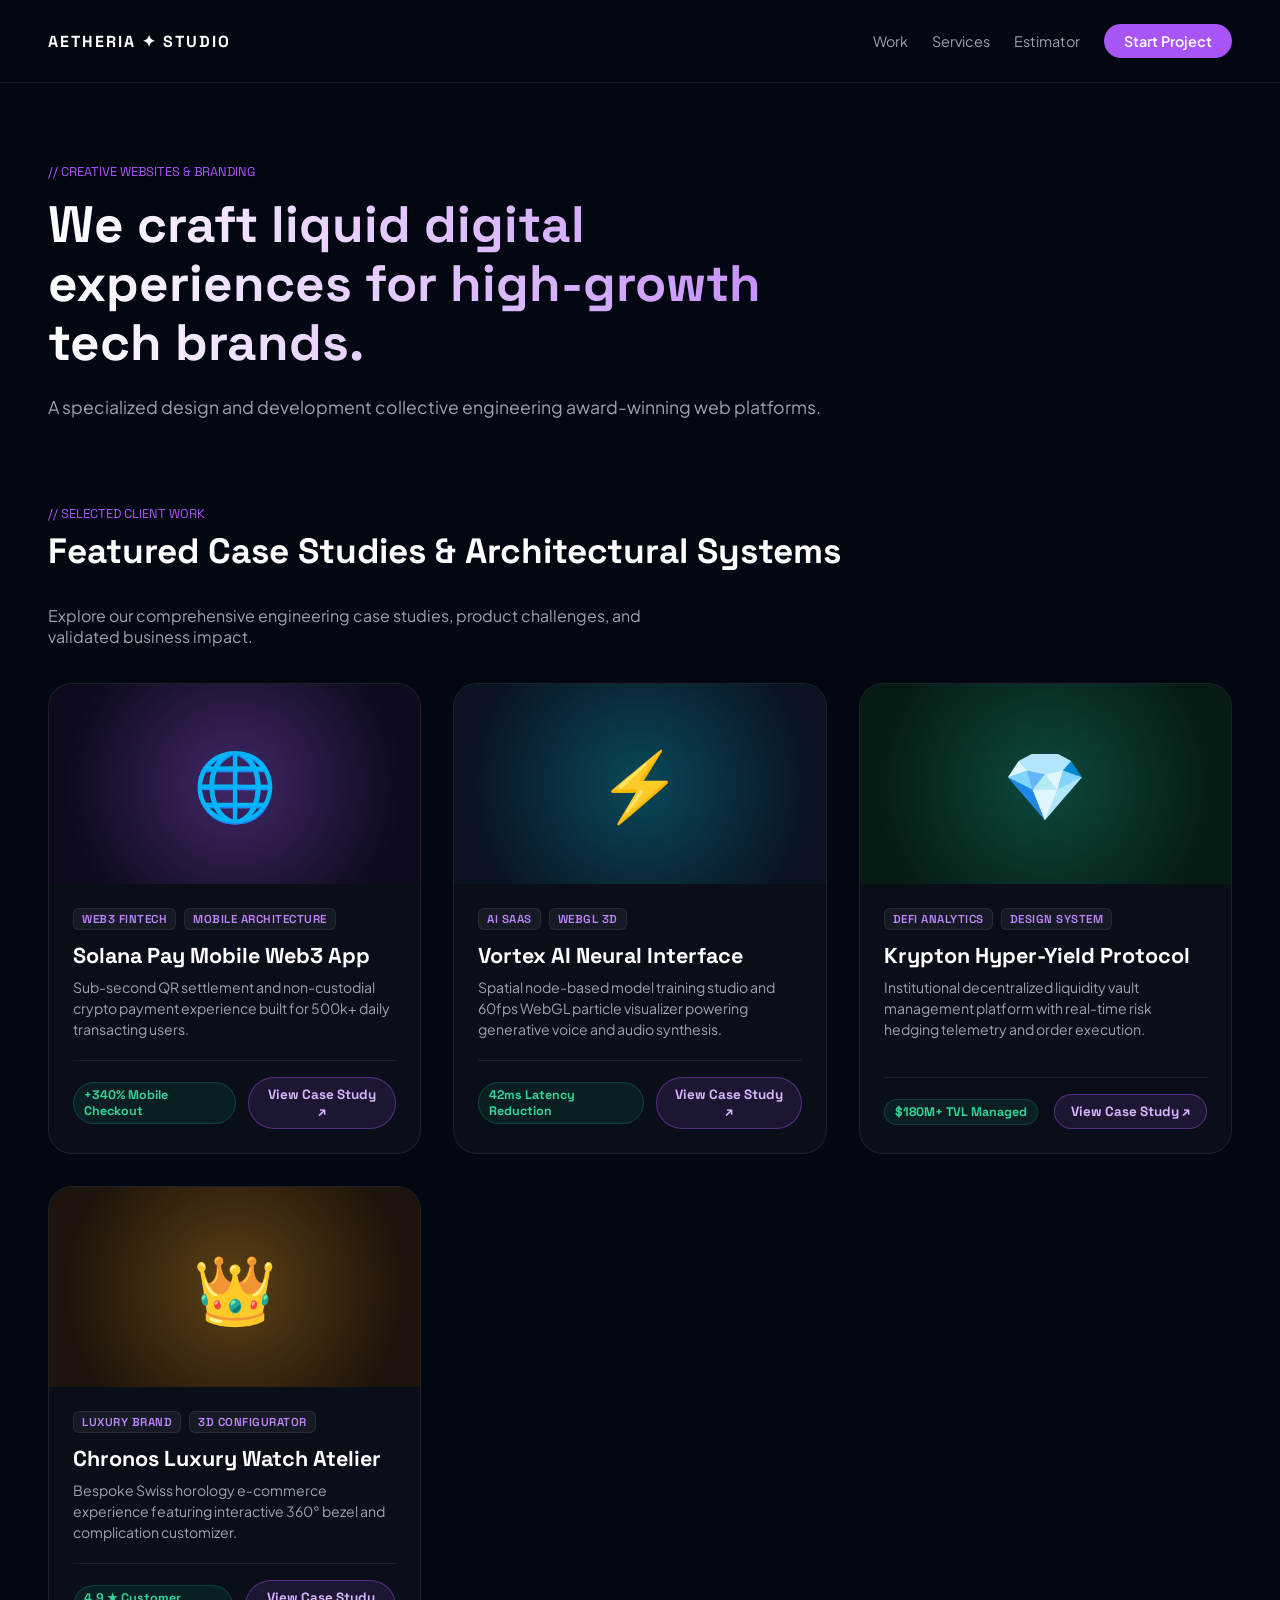
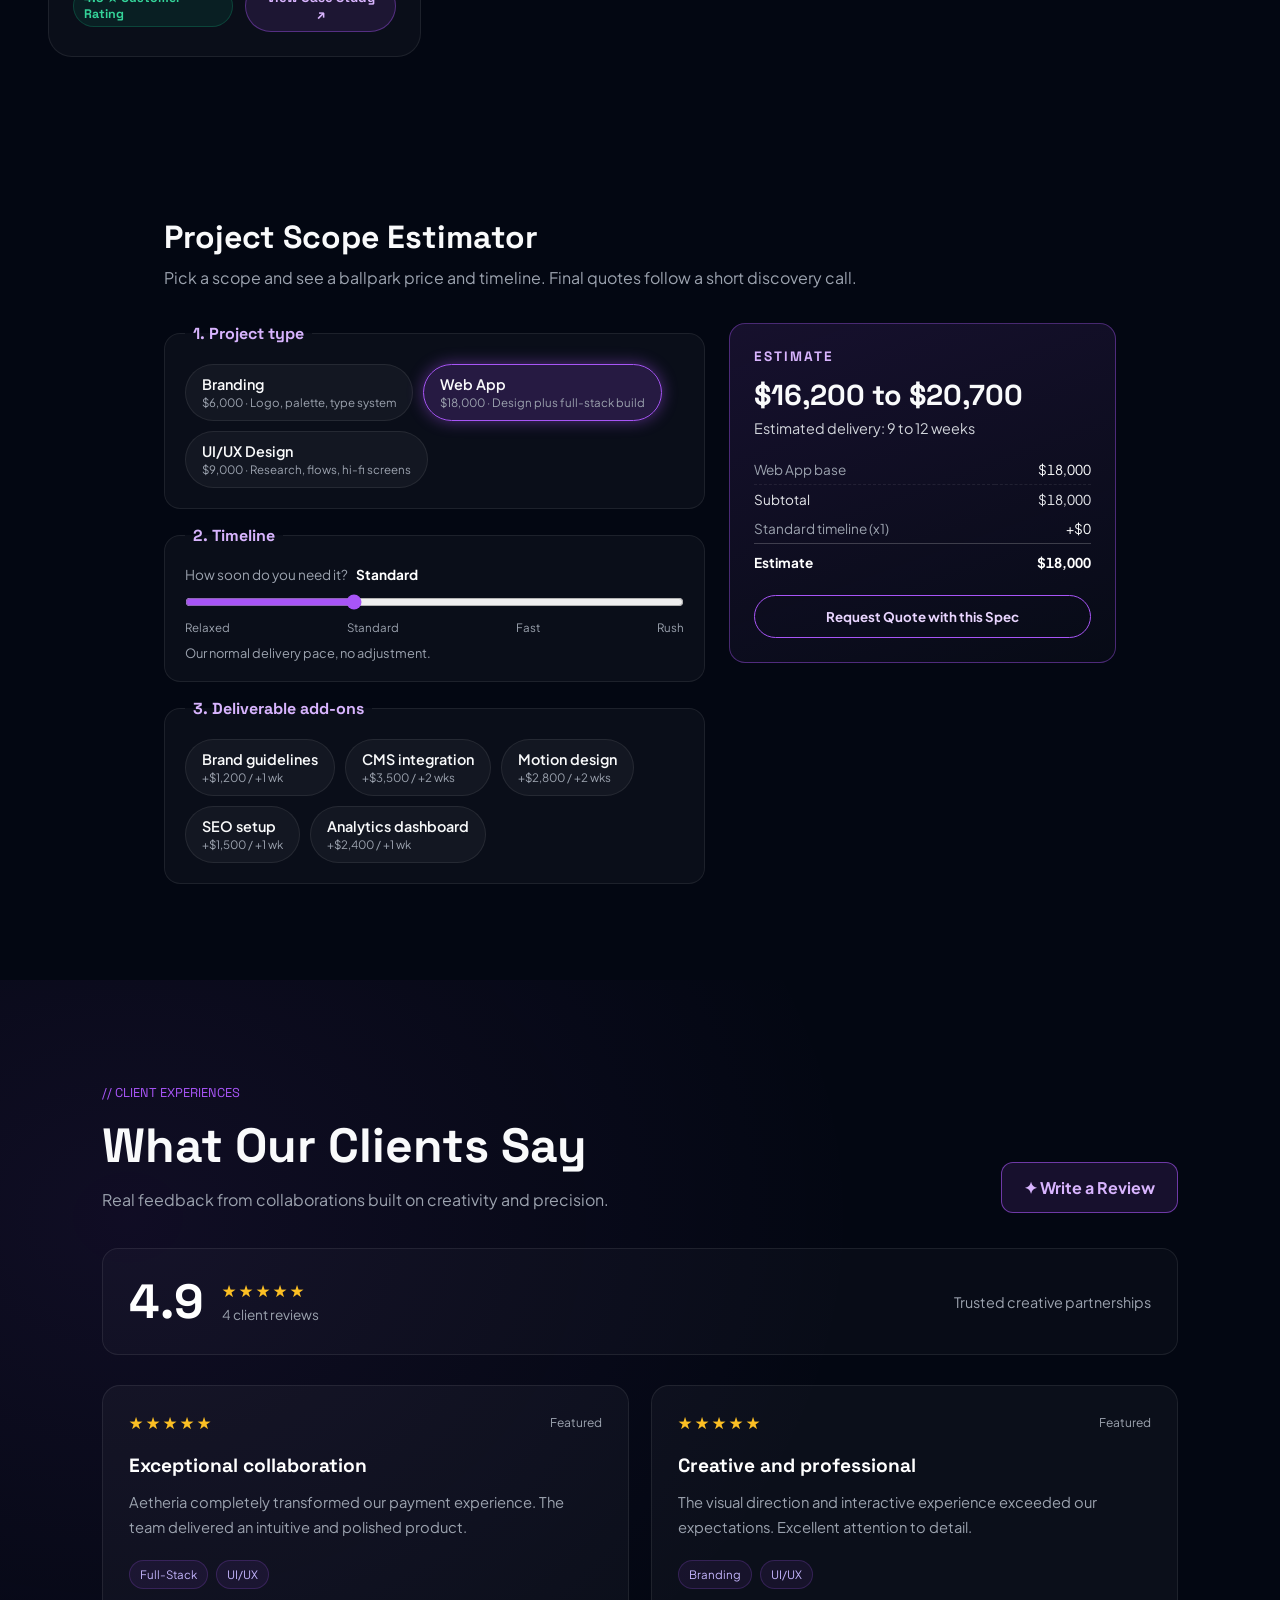
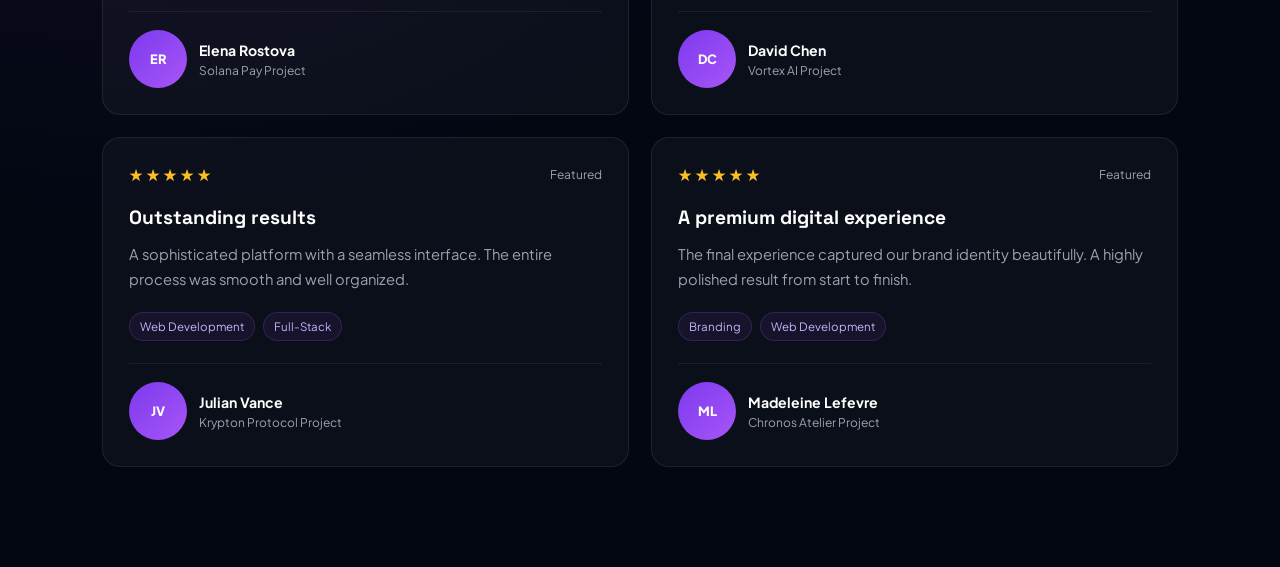
==== public/showcase/agency-studio/index.html @ df54dfeb "feat: add client feedback review modal" ====
<!DOCTYPE html>
<html lang="en">
<head>
  <meta charset="UTF-8" />
  <meta name="viewport" content="width=device-width, initial-scale=1.0" />
  <title>Aetheria — Design & Web Systems Studio</title>
  <link rel="stylesheet" href="styles.css" />
  <link rel="preconnect" href="https://fonts.googleapis.com">
  <link rel="preconnect" href="https://fonts.gstatic.com" crossorigin>
  <link href="https://fonts.googleapis.com/css2?family=Plus+Jakarta+Sans:wght@400;600;800&family=Space+Grotesk:wght@500;700&display=swap" rel="stylesheet">
</head>
<body>
  <header class="navbar">
    <div class="brand">AETHERIA ✦ STUDIO</div>
    <nav class="nav-links">
      <a href="#work">Work</a>
      <a href="#services">Services</a>
      <a href="#estimator">Estimator</a>
      <a href="#contact" class="cta-btn">Start Project</a>
    </nav>
  </header>
  <main>
    <section class="hero">
      <div class="badge">// CREATIVE WEBSITES & BRANDING</div>
      <h1>We craft liquid digital experiences for high-growth tech brands.</h1>
      <p>A specialized design and development collective engineering award-winning web platforms.</p>
    </section>
<section id="work" class="portfolio">
  <div class="portfolio-header">
    <div>
      <span class="badge">// SELECTED CLIENT WORK</span>
      <h2>Featured Case Studies &amp; Architectural Systems</h2>
    </div>
    <p class="portfolio-sub">Explore our comprehensive engineering case studies, product challenges, and validated business impact.</p>
  </div>

  <div class="grid">
    <div class="project-card" data-project-id="solana-pay">
      <div class="project-preview purple-gradient">
        <span class="preview-icon">🌐</span>
        <div class="preview-overlay">
          <span class="preview-badge">Tap to View Case Study</span>
        </div>
      </div>
      <div class="project-meta">
        <div class="project-tags">
          <span class="tag">Web3 Fintech</span>
          <span class="tag">Mobile Architecture</span>
        </div>
        <h3>Solana Pay Mobile Web3 App</h3>
        <p class="project-desc">Sub-second QR settlement and non-custodial crypto payment experience built for 500k+ daily transacting users.</p>
        <div class="project-action-row">
          <span class="metric-pill">+340% Mobile Checkout</span>
          <button type="button" class="view-case-study-btn" data-project="solana-pay" aria-haspopup="dialog">
            View Case Study ↗
          </button>
        </div>
      </div>
    </div>

    <div class="project-card" data-project-id="vortex-ai">
      <div class="project-preview cyan-gradient">
        <span class="preview-icon">⚡</span>
        <div class="preview-overlay">
          <span class="preview-badge">Tap to View Case Study</span>
        </div>
      </div>
      <div class="project-meta">
        <div class="project-tags">
          <span class="tag">AI SaaS</span>
          <span class="tag">WebGL 3D</span>
        </div>
        <h3>Vortex AI Neural Interface</h3>
        <p class="project-desc">Spatial node-based model training studio and 60fps WebGL particle visualizer powering generative voice and audio synthesis.</p>
        <div class="project-action-row">
          <span class="metric-pill">42ms Latency Reduction</span>
          <button type="button" class="view-case-study-btn" data-project="vortex-ai" aria-haspopup="dialog">
            View Case Study ↗
          </button>
        </div>
      </div>
    </div>

    <div class="project-card" data-project-id="krypton-protocol">
      <div class="project-preview emerald-gradient">
        <span class="preview-icon">💎</span>
        <div class="preview-overlay">
          <span class="preview-badge">Tap to View Case Study</span>
        </div>
      </div>
      <div class="project-meta">
        <div class="project-tags">
          <span class="tag">DeFi Analytics</span>
          <span class="tag">Design System</span>
        </div>
        <h3>Krypton Hyper-Yield Protocol</h3>
        <p class="project-desc">Institutional decentralized liquidity vault management platform with real-time risk hedging telemetry and order execution.</p>
        <div class="project-action-row">
          <span class="metric-pill">$180M+ TVL Managed</span>
          <button type="button" class="view-case-study-btn" data-project="krypton-protocol" aria-haspopup="dialog">
            View Case Study ↗
          </button>
        </div>
      </div>
    </div>

    <div class="project-card" data-project-id="chronos-atelier">
      <div class="project-preview gold-gradient">
        <span class="preview-icon">👑</span>
        <div class="preview-overlay">
          <span class="preview-badge">Tap to View Case Study</span>
        </div>
      </div>
      <div class="project-meta">
        <div class="project-tags">
          <span class="tag">Luxury Brand</span>
          <span class="tag">3D Configurator</span>
        </div>
        <h3>Chronos Luxury Watch Atelier</h3>
        <p class="project-desc">Bespoke Swiss horology e-commerce experience featuring interactive 360° bezel and complication customizer.</p>
        <div class="project-action-row">
          <span class="metric-pill">4.9 ★ Customer Rating</span>
          <button type="button" class="view-case-study-btn" data-project="chronos-atelier" aria-haspopup="dialog">
            View Case Study ↗
          </button>
        </div>
      </div>
    </div>
  </div>
</section>

<section id="estimator" class="estimator" aria-labelledby="estTitle">
  <h2 id="estTitle">Project Scope Estimator</h2>
  <p class="est-intro">Pick a scope and see a ballpark price and timeline. Final quotes follow a short discovery call.</p>

  <div class="est-layout">
    <form class="est-form" id="estForm" onsubmit="return false">
      <fieldset class="est-group">
        <legend>1. Project type</legend>
        <div class="pill-row" id="typeOptions"></div>
      </fieldset>

      <fieldset class="est-group">
        <legend>2. Timeline</legend>
        <label class="est-label" for="urgency">How soon do you need it? <strong id="urgencyLabel"></strong></label>
        <input type="range" id="urgency" min="0" max="3" step="1" value="1" aria-describedby="urgencyHint" />
        <div class="range-ticks" aria-hidden="true" id="urgencyTicks"></div>
        <p class="est-hint" id="urgencyHint"></p>
      </fieldset>

      <fieldset class="est-group">
        <legend>3. Deliverable add-ons</legend>
        <div class="pill-row" id="addonOptions"></div>
      </fieldset>
    </form>

    <aside class="invoice" aria-labelledby="invTitle">
      <h3 id="invTitle">Estimate</h3>
      <div class="inv-summary" id="invSummary" role="status" aria-live="polite" aria-atomic="true">
        <div class="inv-range" id="invRange"></div>
        <div class="inv-weeks" id="invWeeks"></div>
      </div>
      <table class="inv-table">
        <caption class="sr-only">Cost breakdown</caption>
        <tbody id="invRows"></tbody>
        <tfoot>
          <tr><th scope="row">Estimate</th><td id="invTotal"></td></tr>
        </tfoot>
      </table>
      <button type="button" class="quote-btn" id="quoteBtn" aria-expanded="false" aria-controls="quoteBox">Request Quote with this Spec</button>

      <div class="quote-box" id="quoteBox" hidden>
        <form id="quoteForm" novalidate>
          <label class="est-label" for="quoteEmail">Your email</label>
          <input type="email" id="quoteEmail" class="est-input" autocomplete="email" aria-describedby="quoteMsg" required />
          <button type="submit" class="quote-btn solid">Send request</button>
        </form>
        <p class="quote-msg" id="quoteMsg" role="status" aria-live="polite"></p>
      </div>
    </aside>
  </div>
</section>

<!-- Client Reviews Section -->
<section class="reviews-section" id="reviews" aria-labelledby="reviewsTitle">
  <div class="reviews-header">
    <div>
      <span class="badge">// CLIENT EXPERIENCES</span>
      <h2 id="reviewsTitle">What Our Clients Say</h2>
      <p>Real feedback from collaborations built on creativity and precision.</p>
    </div>

    <button type="button" class="review-open-btn" id="openReviewModal">
      ✦ Write a Review
    </button>
  </div>

  <div class="review-summary">
    <div class="review-average">
      <strong id="averageRating">4.9</strong>
      <div>
        <div class="summary-stars" aria-label="Average rating">★★★★★</div>
        <span id="reviewCount">4 client reviews</span>
      </div>
    </div>
    <span class="review-summary-note">Trusted creative partnerships</span>
  </div>

  <div class="reviews-grid" id="reviewsGrid">
    <!-- Initial testimonials -->
    <article class="review-card">
      <div class="review-card-top">
        <span class="review-stars">★★★★★</span>
        <span class="review-date">Featured</span>
      </div>
      <h3>Exceptional collaboration</h3>
      <p>Aetheria completely transformed our payment experience. The team delivered an intuitive and polished product.</p>
      <div class="review-tags">
        <span>Full-Stack</span>
        <span>UI/UX</span>
      </div>
      <div class="review-author">
        <span class="review-avatar">ER</span>
        <div>
          <strong>Elena Rostova</strong>
          <span>Solana Pay Project</span>
        </div>
      </div>
    </article>

    <article class="review-card">
      <div class="review-card-top">
        <span class="review-stars">★★★★★</span>
        <span class="review-date">Featured</span>
      </div>
      <h3>Creative and professional</h3>
      <p>The visual direction and interactive experience exceeded our expectations. Excellent attention to detail.</p>
      <div class="review-tags">
        <span>Branding</span>
        <span>UI/UX</span>
      </div>
      <div class="review-author">
        <span class="review-avatar">DC</span>
        <div>
          <strong>David Chen</strong>
          <span>Vortex AI Project</span>
        </div>
      </div>
    </article>

    <article class="review-card">
      <div class="review-card-top">
        <span class="review-stars">★★★★★</span>
        <span class="review-date">Featured</span>
      </div>
      <h3>Outstanding results</h3>
      <p>A sophisticated platform with a seamless interface. The entire process was smooth and well organized.</p>
      <div class="review-tags">
        <span>Web Development</span>
        <span>Full-Stack</span>
      </div>
      <div class="review-author">
        <span class="review-avatar">JV</span>
        <div>
          <strong>Julian Vance</strong>
          <span>Krypton Protocol Project</span>
        </div>
      </div>
    </article>

    <article class="review-card">
      <div class="review-card-top">
        <span class="review-stars">★★★★★</span>
        <span class="review-date">Featured</span>
      </div>
      <h3>A premium digital experience</h3>
      <p>The final experience captured our brand identity beautifully. A highly polished result from start to finish.</p>
      <div class="review-tags">
        <span>Branding</span>
        <span>Web Development</span>
      </div>
      <div class="review-author">
        <span class="review-avatar">ML</span>
        <div>
          <strong>Madeleine Lefevre</strong>
          <span>Chronos Atelier Project</span>
        </div>
      </div>
    </article>
  </div>
</section>
  </main>
  <!-- Project Case Study Sliding Modal Drawer -->
  <div class="case-study-drawer-overlay" id="caseStudyDrawerOverlay" aria-hidden="true" hidden>
    <aside class="case-study-drawer" id="caseStudyDrawer" role="dialog" aria-modal="true" aria-labelledby="csDrawerTitle" tabindex="-1">
      <div class="drawer-header">
        <div class="drawer-header-meta">
          <span class="drawer-badge" id="csDrawerCategory">Web3 Fintech</span>
          <span class="drawer-date" id="csDrawerDate">Q2 2026 • 8 Weeks</span>
        </div>
        <button type="button" class="drawer-close-btn" id="csDrawerCloseBtn" aria-label="Close Case Study Modal">
          <span aria-hidden="true">✕</span>
        </button>
      </div>

```
  <div class="drawer-scroll-body">
    <div class="drawer-intro">
      <h2 class="drawer-title" id="csDrawerTitle">Solana Pay Mobile Web3 App</h2>
      <p class="drawer-tagline" id="csDrawerTagline">Frictionless micropayments architecture &amp; high-throughput mobile wallet experience.</p>
    </div>

    <!-- Interactive Image Gallery Carousel -->
    <div class="drawer-gallery" aria-label="Project Visual Gallery">
      <div class="gallery-viewport" id="galleryViewport">
        <!-- Injected by script.js -->
      </div>
      <div class="gallery-controls">
        <button type="button" class="gallery-nav-btn prev" id="galleryPrevBtn" aria-label="Previous Slide">‹</button>
        <div class="gallery-dots" id="galleryDots" role="tablist" aria-label="Gallery Slides"></div>
        <button type="button" class="gallery-nav-btn next" id="galleryNextBtn" aria-label="Next Slide">›</button>
      </div>
      <div class="gallery-caption-bar">
        <span class="gallery-caption" id="galleryCaption">Slide 1: Primary Mobile Wallet Flow</span>
      </div>
    </div>

    <!-- Project Meta Tags -->
    <div class="drawer-tags-wrap" id="csDrawerTags"></div>

    <!-- Executive Challenge & Strategic Solution -->
    <div class="drawer-narrative-grid">
      <div class="drawer-card">
        <div class="drawer-card-icon">⚡</div>
        <h3>The Challenge</h3>
        <p id="csDrawerChallenge"></p>
      </div>

      <div class="drawer-card">
        <div class="drawer-card-icon">✦</div>
        <h3>Strategic Solution</h3>
        <p id="csDrawerSolution"></p>
      </div>
    </div>

    <!-- Impact & Key Results Metrics -->
    <div class="drawer-metrics-section">
      <h3>Impact &amp; Key Business Metrics</h3>
      <div class="metrics-grid" id="csDrawerMetrics"></div>
    </div>

    <!-- Client Testimonial & Quote Card -->
    <div class="drawer-quote-card">
      <div class="quote-mark">“</div>
      <blockquote class="quote-text" id="csDrawerQuote"></blockquote>
      <div class="quote-author">
        <div class="author-avatar" id="csDrawerAuthorAvatar">👤</div>
        <div class="author-info">
          <span class="author-name" id="csDrawerAuthorName"></span>
          <span class="author-role" id="csDrawerAuthorRole"></span>
        </div>
      </div>
    </div>
  </div>

  <div class="drawer-footer">
    <button type="button" class="drawer-action-btn primary" id="csDrawerEstimateBtn">
      Estimate Similar Project ✦
    </button>
    <button type="button" class="drawer-action-btn secondary" id="csDrawerCloseFooterBtn">
      Close Case Study
    </button>
  </div>
</aside>
  </div>
  <!-- Client Review Submission Modal -->
  <div class="review-modal-overlay" id="reviewModalOverlay" hidden>
    <section class="review-modal" id="reviewModal"
      role="dialog" aria-modal="true"
      aria-labelledby="reviewModalTitle" tabindex="-1">
  <div class="review-modal-header">
    <div>
      <span class="badge">// SHARE YOUR EXPERIENCE</span>
      <h2 id="reviewModalTitle">Write a Review</h2>
      <p>Tell us about your experience working with Aetheria.</p>
    </div>
    <button type="button" class="review-close-btn"
      id="closeReviewModal" aria-label="Close review form">✕</button>
  </div>

  <form id="reviewForm" novalidate>
    <div class="review-form-group">
      <label for="reviewClientName">Your Name</label>
      <input type="text" id="reviewClientName"
        placeholder="Enter your name" maxlength="50" required>
    </div>

    <div class="review-form-group">
      <label>Your Rating</label>
      <div class="star-selector" id="starSelector">
        <button type="button" class="rating-star" data-rating="1" aria-label="1 star">★</button>
        <button type="button" class="rating-star" data-rating="2" aria-label="2 stars">★</button>
        <button type="button" class="rating-star" data-rating="3" aria-label="3 stars">★</button>
        <button type="button" class="rating-star" data-rating="4" aria-label="4 stars">★</button>
        <button type="button" class="rating-star" data-rating="5" aria-label="5 stars">★</button>
      </div>
      <span id="ratingLabel">Select a rating</span>
    </div>

    <div class="review-form-group">
      <label>Project Categories</label>
      <div class="review-tag-selector" id="reviewTagSelector">
        <button type="button" class="review-tag-option" data-tag="Branding" aria-pressed="false">Branding</button>
        <button type="button" class="review-tag-option" data-tag="Full-Stack" aria-pressed="false">Full-Stack</button>
        <button type="button" class="review-tag-option" data-tag="UI/UX" aria-pressed="false">UI/UX</button>
        <button type="button" class="review-tag-option" data-tag="Web Development" aria-pressed="false">Web Development</button>
        <button type="button" class="review-tag-option" data-tag="E-commerce" aria-pressed="false">E-commerce</button>
        <button type="button" class="review-tag-option" data-tag="Other" aria-pressed="false">Other</button>
      </div>
    </div>

    <div class="review-form-group">
      <label for="reviewTitle">Review Title</label>
      <input type="text" id="reviewTitle"
        placeholder="Summarize your experience" maxlength="70" required>
    </div>

    <div class="review-form-group">
      <label for="reviewMessage">Your Review</label>
      <textarea id="reviewMessage" rows="4"
        maxlength="500" placeholder="Share your feedback..." required></textarea>
      <span class="review-char-count"><span id="reviewCharCount">0</span>/500</span>
    </div>

    <p id="reviewFormMessage" class="review-form-message"
      role="status" aria-live="polite"></p>

    <div class="review-form-actions">
      <button type="button" class="review-cancel-btn" id="cancelReviewBtn">Cancel</button>
      <button type="submit" class="review-submit-btn">Submit Review ✦</button>
    </div>
  </form>
</section>
  </div>
  <script src="script.js"></script>
</body>
</html>
---- public/showcase/agency-studio/styles.css ----
:root {
  --bg: #030712;
  --card-bg: rgba(255, 255, 255, 0.03);
  --border: rgba(255, 255, 255, 0.08);
  --accent: #a855f7;
  --text: #f9fafb;
}

* { box-sizing: border-box; margin: 0; padding: 0; }

body {
  font-family: 'Plus Jakarta Sans', sans-serif;
  background-color: var(--bg);
  color: var(--text);
  min-height: 100vh;
}

.navbar {
  display: flex;
  justify-content: space-between;
  align-items: center;
  padding: 24px 48px;
  border-bottom: 1px solid var(--border);
}

.brand {
  font-family: 'Space Grotesk', sans-serif;
  font-weight: 700;
  letter-spacing: 2px;
  color: #fff;
}

.nav-links {
  display: flex;
  gap: 24px;
  align-items: center;
}

.nav-links a {
  color: #9ca3af;
  text-decoration: none;
  font-size: 0.9rem;
  transition: color 0.2s ease;
}

.nav-links a:hover { color: #fff; }

.cta-btn {
  background: var(--accent);
  color: #fff !important;
  padding: 8px 20px;
  border-radius: 999px;
  font-weight: 600;
}

.hero {
  padding: 80px 48px 40px;
  max-width: 900px;
}

.badge {
  font-family: 'Space Grotesk', sans-serif;
  color: var(--accent);
  font-size: 0.8rem;
  margin-bottom: 16px;
}

.hero h1 {
  font-family: 'Space Grotesk', sans-serif;
  font-size: 3.2rem;
  line-height: 1.15;
  margin-bottom: 20px;
  background: linear-gradient(to right, #ffffff, #c084fc);
  -webkit-background-clip: text;
  -webkit-text-fill-color: transparent;
}

.hero p {
  color: #9ca3af;
  font-size: 1.1rem;
  line-height: 1.6;
}

.portfolio {
  padding: 40px 48px 80px;
}

.portfolio h2 {
  font-size: 1.5rem;
  margin-bottom: 32px;
}

.grid {
  display: grid;
  grid-template-columns: repeat(auto-fit, minmax(350px, 1fr));
  gap: 32px;
}

.project-card {
  background: var(--card-bg);
  border: 1px solid var(--border);
  border-radius: 24px;
  overflow: hidden;
  transition: transform 0.25s ease, box-shadow 0.25s ease, border-color 0.25s ease;
}

.project-card:hover {
  transform: translateY(-4px);
  border-color: var(--accent);
  box-shadow: 0 8px 24px rgba(168, 85, 247, 0.18);
}

.project-preview {
  height: 220px;
  display: flex;
  align-items: center;
  justify-content: center;
  font-size: 4rem;
}

.purple-gradient {
  background: radial-gradient(circle at center, rgba(168, 85, 247, 0.35) 0%, rgba(15, 10, 30, 0.95) 80%);
}

.cyan-gradient {
  background: radial-gradient(circle at center, rgba(6, 182, 212, 0.35) 0%, rgba(10, 20, 35, 0.95) 80%);
}

.emerald-gradient {
  background: radial-gradient(circle at center, rgba(16, 185, 129, 0.35) 0%, rgba(6, 28, 20, 0.95) 80%);
}

.gold-gradient {
  background: radial-gradient(circle at center, rgba(245, 158, 11, 0.35) 0%, rgba(30, 20, 10, 0.95) 80%);
}

.portfolio-header {
  margin-bottom: 36px;
}

.portfolio-header h2 {
  font-family: 'Space Grotesk', sans-serif;
  font-size: 2.2rem;
  font-weight: 700;
  margin-top: 6px;
  color: #fff;
}

.portfolio-sub {
  color: #9ca3af;
  font-size: 1rem;
  max-width: 650px;
  margin-top: 8px;
}

.project-card {
  cursor: pointer;
  display: flex;
  flex-direction: column;
}

.project-preview {
  position: relative;
  height: 200px;
  display: flex;
  align-items: center;
  justify-content: center;
  overflow: hidden;
}

.preview-icon {
  font-size: 4.2rem;
  transition: transform 0.35s cubic-bezier(0.16, 1, 0.3, 1);
}

.project-card:hover .preview-icon {
  transform: scale(1.15) rotate(5deg);
}

.preview-overlay {
  position: absolute;
  inset: 0;
  background: rgba(3, 7, 18, 0.6);
  backdrop-filter: blur(4px);
  display: flex;
  align-items: center;
  justify-content: center;
  opacity: 0;
  transition: opacity 0.25s ease;
}

.project-card:hover .preview-overlay {
  opacity: 1;
}

.preview-badge {
  font-family: 'Space Grotesk', sans-serif;
  font-size: 0.8rem;
  font-weight: 700;
  letter-spacing: 1px;
  color: #fff;
  background: rgba(168, 85, 247, 0.3);
  border: 1px solid rgba(168, 85, 247, 0.6);
  padding: 6px 14px;
  border-radius: 999px;
  box-shadow: 0 0 16px rgba(168, 85, 247, 0.4);
}

.project-meta {
  padding: 24px;
  display: flex;
  flex-direction: column;
  flex: 1;
}

.project-tags {
  display: flex;
  gap: 8px;
  margin-bottom: 12px;
}

.project-tags .tag {
  font-family: 'Space Grotesk', sans-serif;
  font-size: 0.72rem;
  font-weight: 600;
  text-transform: uppercase;
  letter-spacing: 0.5px;
  padding: 3px 8px;
  border-radius: 6px;
  background: rgba(255, 255, 255, 0.05);
  border: 1px solid rgba(255, 255, 255, 0.08);
  color: #c084fc;
}

.project-meta h3 {
  font-family: 'Space Grotesk', sans-serif;
  font-size: 1.35rem;
  color: #fff;
  margin-bottom: 8px;
}

.project-desc {
  font-size: 0.88rem;
  color: #9ca3af;
  line-height: 1.5;
  margin-bottom: 20px;
  flex: 1;
}

.project-action-row {
  display: flex;
  justify-content: space-between;
  align-items: center;
  padding-top: 16px;
  border-top: 1px solid rgba(255, 255, 255, 0.08);
  gap: 12px;
}

.metric-pill {
  font-family: 'Space Grotesk', sans-serif;
  font-size: 0.78rem;
  font-weight: 700;
  color: #34d399;
  background: rgba(16, 185, 129, 0.1);
  border: 1px solid rgba(16, 185, 129, 0.25);
  padding: 4px 10px;
  border-radius: 999px;
}

.view-case-study-btn {
  background: rgba(168, 85, 247, 0.12);
  border: 1px solid rgba(168, 85, 247, 0.4);
  color: #d8b4fe;
  font-family: 'Space Grotesk', sans-serif;
  font-size: 0.84rem;
  font-weight: 700;
  padding: 8px 16px;
  border-radius: 999px;
  cursor: pointer;
  transition: all 0.2s cubic-bezier(0.16, 1, 0.3, 1);
  display: inline-flex;
  align-items: center;
  gap: 4px;
}

.view-case-study-btn:hover {
  background: var(--accent);
  color: #fff;
  border-color: var(--accent);
  box-shadow: 0 0 16px rgba(168, 85, 247, 0.5);
  transform: translateX(2px);
}

/* ===============================================================
   CASE STUDY MODAL DRAWER
=============================================================== */
.case-study-drawer-overlay {
  position: fixed;
  inset: 0;
  z-index: 1000;
  background: rgba(3, 7, 18, 0.75);
  backdrop-filter: blur(10px);
  -webkit-backdrop-filter: blur(10px);
  opacity: 0;
  pointer-events: none;
  transition: opacity 0.3s cubic-bezier(0.16, 1, 0.3, 1);
  display: flex;
  justify-content: flex-end;
}

.case-study-drawer-overlay.active {
  opacity: 1;
  pointer-events: auto;
}

.case-study-drawer-overlay[hidden] {
  display: none;
}

.case-study-drawer {
  width: 100%;
  max-width: 660px;
  height: 100vh;
  background: rgba(9, 14, 28, 0.96);
  border-left: 1px solid rgba(168, 85, 247, 0.35);
  box-shadow: -16px 0 50px rgba(0, 0, 0, 0.8), -2px 0 25px rgba(168, 85, 247, 0.2);
  display: flex;
  flex-direction: column;
  transform: translateX(100%);
  transition: transform 0.38s cubic-bezier(0.16, 1, 0.3, 1);
  outline: none;
  overflow: hidden;
}

.case-study-drawer-overlay.active .case-study-drawer {
  transform: translateX(0);
}

/* Drawer Header */
.drawer-header {
  display: flex;
  justify-content: space-between;
  align-items: center;
  padding: 20px 28px;
  border-bottom: 1px solid rgba(255, 255, 255, 0.08);
  background: rgba(15, 23, 42, 0.6);
  flex-shrink: 0;
}

.drawer-header-meta {
  display: flex;
  align-items: center;
  gap: 12px;
}

.drawer-badge {
  font-family: 'Space Grotesk', sans-serif;
  font-size: 0.75rem;
  font-weight: 700;
  letter-spacing: 1px;
  text-transform: uppercase;
  color: var(--accent);
  background: rgba(168, 85, 247, 0.15);
  border: 1px solid rgba(168, 85, 247, 0.4);
  padding: 4px 12px;
  border-radius: 999px;
}

.drawer-date {
  font-family: 'Space Grotesk', sans-serif;
  font-size: 0.78rem;
  color: #9ca3af;
}

.drawer-close-btn {
  background: rgba(255, 255, 255, 0.06);
  border: 1px solid rgba(255, 255, 255, 0.12);
  color: #cbd5e1;
  width: 38px;
  height: 38px;
  border-radius: 50%;
  font-size: 1.1rem;
  display: flex;
  align-items: center;
  justify-content: center;
  cursor: pointer;
  transition: all 0.2s ease;
}

.drawer-close-btn:hover {
  background: rgba(239, 68, 68, 0.2);
  border-color: rgba(239, 68, 68, 0.5);
  color: #fca5a5;
  transform: rotate(90deg);
}

.drawer-close-btn:focus-visible {
  outline: 2px solid var(--accent);
  outline-offset: 2px;
}

/* Drawer Scrollable Body */
.drawer-scroll-body {
  padding: 28px;
  overflow-y: auto;
  flex: 1;
  display: flex;
  flex-direction: column;
  gap: 24px;
}

.drawer-scroll-body::-webkit-scrollbar {
  width: 6px;
}

.drawer-scroll-body::-webkit-scrollbar-track {
  background: rgba(0, 0, 0, 0.3);
}

.drawer-scroll-body::-webkit-scrollbar-thumb {
  background: rgba(168, 85, 247, 0.4);
  border-radius: 4px;
}

.drawer-title {
  font-family: 'Space Grotesk', sans-serif;
  font-size: 1.9rem;
  font-weight: 700;
  line-height: 1.2;
  color: #fff;
  margin-bottom: 8px;
}

.drawer-tagline {
  color: #c084fc;
  font-size: 1rem;
  line-height: 1.5;
}

/* Gallery Carousel */
.drawer-gallery {
  border-radius: 16px;
  border: 1px solid rgba(255, 255, 255, 0.12);
  background: rgba(0, 0, 0, 0.45);
  overflow: hidden;
  position: relative;
  box-shadow: 0 10px 30px rgba(0, 0, 0, 0.5);
}

.gallery-viewport {
  position: relative;
  height: 250px;
  width: 100%;
  overflow: hidden;
}

.gallery-slide {
  position: absolute;
  inset: 0;
  opacity: 0;
  transform: scale(0.96);
  transition: opacity 0.35s cubic-bezier(0.16, 1, 0.3, 1), transform 0.35s cubic-bezier(0.16, 1, 0.3, 1);
  display: flex;
  flex-direction: column;
  align-items: center;
  justify-content: center;
  padding: 24px;
  text-align: center;
  pointer-events: none;
}

.gallery-slide.active {
  opacity: 1;
  transform: scale(1);
  pointer-events: auto;
}

.mockup-frame {
  width: 100%;
  height: 100%;
  border-radius: 12px;
  border: 1px solid rgba(255, 255, 255, 0.12);
  display: flex;
  flex-direction: column;
  overflow: hidden;
  box-shadow: 0 8px 24px rgba(0, 0, 0, 0.6);
}

.mockup-header {
  height: 30px;
  background: rgba(255, 255, 255, 0.08);
  display: flex;
  align-items: center;
  padding: 0 12px;
  gap: 6px;
  border-bottom: 1px solid rgba(255, 255, 255, 0.08);
}

.mockup-dot {
  width: 8px;
  height: 8px;
  border-radius: 50%;
  background: rgba(255, 255, 255, 0.25);
}

.mockup-dot.red { background: #ef4444; }
.mockup-dot.yellow { background: #f59e0b; }
.mockup-dot.green { background: #10b981; }

.mockup-title {
  font-family: 'Space Grotesk', sans-serif;
  font-size: 0.72rem;
  color: #9ca3af;
  margin-left: 6px;
}

.mockup-screen {
  flex: 1;
  display: flex;
  flex-direction: column;
  align-items: center;
  justify-content: center;
  gap: 12px;
  padding: 16px;
}

.screen-icon {
  font-size: 3rem;
  filter: drop-shadow(0 0 16px rgba(168, 85, 247, 0.5));
}

.screen-text {
  font-family: 'Space Grotesk', sans-serif;
  font-size: 1rem;
  font-weight: 700;
  color: #f1f5f9;
}

.screen-sub {
  font-size: 0.78rem;
  color: #94a3b8;
  max-width: 380px;
  line-height: 1.4;
}

.gallery-controls {
  position: absolute;
  inset-inline: 0;
  top: 50%;
  transform: translateY(-50%);
  display: flex;
  justify-content: space-between;
  align-items: center;
  padding: 0 10px;
  pointer-events: none;
}

.gallery-nav-btn {
  pointer-events: auto;
  width: 36px;
  height: 36px;
  border-radius: 50%;
  background: rgba(3, 7, 18, 0.8);
  backdrop-filter: blur(8px);
  border: 1px solid rgba(255, 255, 255, 0.2);
  color: #fff;
  font-size: 1.2rem;
  display: flex;
  align-items: center;
  justify-content: center;
  cursor: pointer;
  transition: all 0.2s ease;
}

.gallery-nav-btn:hover {
  background: var(--accent);
  border-color: var(--accent);
  box-shadow: 0 0 14px rgba(168, 85, 247, 0.6);
  transform: scale(1.1);
}

.gallery-dots {
  position: absolute;
  bottom: 34px;
  left: 50%;
  transform: translateX(-50%);
  display: flex;
  gap: 8px;
  pointer-events: auto;
}

.gallery-dot {
  width: 8px;
  height: 8px;
  border-radius: 999px;
  background: rgba(255, 255, 255, 0.25);
  border: none;
  cursor: pointer;
  transition: all 0.25s ease;
}

.gallery-dot.active {
  width: 22px;
  background: var(--accent);
  box-shadow: 0 0 10px var(--accent);
}

.gallery-caption-bar {
  background: rgba(15, 23, 42, 0.9);
  border-top: 1px solid rgba(255, 255, 255, 0.08);
  padding: 8px 14px;
  text-align: center;
}

.gallery-caption {
  font-family: 'Space Grotesk', sans-serif;
  font-size: 0.78rem;
  color: #cbd5e1;
}

/* Tags in Drawer */
.drawer-tags-wrap {
  display: flex;
  flex-wrap: wrap;
  gap: 8px;
}

.drawer-tag {
  font-family: 'Space Grotesk', sans-serif;
  font-size: 0.75rem;
  font-weight: 600;
  padding: 5px 12px;
  border-radius: 8px;
  background: rgba(255, 255, 255, 0.05);
  border: 1px solid rgba(255, 255, 255, 0.1);
  color: #e2e8f0;
}

/* Narrative Cards */
.drawer-narrative-grid {
  display: grid;
  grid-template-columns: 1fr 1fr;
  gap: 16px;
}

.drawer-card {
  background: rgba(255, 255, 255, 0.03);
  border: 1px solid rgba(255, 255, 255, 0.08);
  border-radius: 14px;
  padding: 20px;
  display: flex;
  flex-direction: column;
  gap: 10px;
}

.drawer-card-icon {
  font-size: 1.4rem;
  color: var(--accent);
}

.drawer-card h3 {
  font-family: 'Space Grotesk', sans-serif;
  font-size: 1.05rem;
  color: #fff;
}

.drawer-card p {
  font-size: 0.85rem;
  color: #9ca3af;
  line-height: 1.55;
}

/* Metrics Section */
.drawer-metrics-section h3 {
  font-family: 'Space Grotesk', sans-serif;
  font-size: 1.05rem;
  color: #fff;
  margin-bottom: 12px;
}

.metrics-grid {
  display: grid;
  grid-template-columns: repeat(3, 1fr);
  gap: 12px;
}

.metric-tile {
  background: rgba(168, 85, 247, 0.08);
  border: 1px solid rgba(168, 85, 247, 0.25);
  border-radius: 12px;
  padding: 16px 12px;
  text-align: center;
  display: flex;
  flex-direction: column;
  gap: 4px;
  box-shadow: 0 4px 16px rgba(0, 0, 0, 0.2);
}

.metric-number {
  font-family: 'Space Grotesk', sans-serif;
  font-size: 1.5rem;
  font-weight: 700;
  color: #34d399;
}

.metric-label {
  font-size: 0.72rem;
  color: #cbd5e1;
  text-transform: uppercase;
  letter-spacing: 0.5px;
}

/* Quote Card */
.drawer-quote-card {
  position: relative;
  background: linear-gradient(135deg, rgba(168, 85, 247, 0.12) 0%, rgba(15, 23, 42, 0.6) 100%);
  border: 1px solid rgba(168, 85, 247, 0.3);
  border-radius: 16px;
  padding: 24px;
  display: flex;
  flex-direction: column;
  gap: 14px;
}

.quote-mark {
  position: absolute;
  top: 12px;
  right: 20px;
  font-size: 3.5rem;
  font-family: 'Space Grotesk', sans-serif;
  line-height: 1;
  color: rgba(168, 85, 247, 0.25);
  user-select: none;
}

.quote-text {
  font-style: italic;
  font-size: 0.94rem;
  line-height: 1.6;
  color: #f1f5f9;
}

.quote-author {
  display: flex;
  align-items: center;
  gap: 12px;
}

.author-avatar {
  width: 42px;
  height: 42px;
  border-radius: 50%;
  background: rgba(168, 85, 247, 0.2);
  border: 1px solid rgba(168, 85, 247, 0.4);
  display: flex;
  align-items: center;
  justify-content: center;
  font-size: 1.4rem;
}

.author-info {
  display: flex;
  flex-direction: column;
}

.author-name {
  font-family: 'Space Grotesk', sans-serif;
  font-weight: 700;
  font-size: 0.92rem;
  color: #fff;
}

.author-role {
  font-size: 0.75rem;
  color: #a855f7;
}

/* Drawer Footer */
.drawer-footer {
  padding: 18px 28px;
  background: rgba(15, 23, 42, 0.8);
  border-top: 1px solid rgba(255, 255, 255, 0.08);
  display: flex;
  gap: 12px;
  flex-shrink: 0;
}

.drawer-action-btn {
  flex: 1;
  padding: 12px 18px;
  border-radius: 999px;
  font-family: 'Space Grotesk', sans-serif;
  font-weight: 700;
  font-size: 0.88rem;
  cursor: pointer;
  transition: all 0.2s cubic-bezier(0.16, 1, 0.3, 1);
  border: 1px solid transparent;
  display: inline-flex;
  align-items: center;
  justify-content: center;
  gap: 6px;
}

.drawer-action-btn.primary {
  background: var(--accent);
  color: #fff;
  box-shadow: 0 0 18px rgba(168, 85, 247, 0.45);
}

.drawer-action-btn.primary:hover {
  filter: brightness(1.15);
  box-shadow: 0 0 24px rgba(168, 85, 247, 0.65);
  transform: translateY(-2px);
}

.drawer-action-btn.secondary {
  background: transparent;
  border-color: rgba(255, 255, 255, 0.15);
  color: #9ca3af;
}

.drawer-action-btn.secondary:hover {
  background: rgba(255, 255, 255, 0.06);
  color: #fff;
  border-color: rgba(255, 255, 255, 0.3);
}

@media (max-width: 640px) {
  .case-study-drawer { width: 100vw; max-width: 100vw; }
  .drawer-narrative-grid { grid-template-columns: 1fr; }
  .metrics-grid { grid-template-columns: 1fr; }
  .drawer-footer { flex-direction: column; }
}

/* Project scope estimator */
.estimator { max-width: 1000px; margin: 80px auto; padding: 0 24px; scroll-margin-top: 24px; }
.estimator h2 { font-family: 'Space Grotesk', sans-serif; font-size: 2rem; margin-bottom: 8px; }
.est-intro { color: #9ca3af; margin-bottom: 32px; line-height: 1.6; }

.est-layout { display: grid; grid-template-columns: 1.4fr 1fr; gap: 24px; align-items: start; }

.est-group { border: 1px solid var(--border); border-radius: 16px; background: var(--card-bg); padding: 20px; margin-bottom: 16px; }
.est-group legend { font-family: 'Space Grotesk', sans-serif; font-weight: 700; padding: 0 8px; color: #d8b4fe; }
.est-label { display: block; font-size: 0.85rem; color: #9ca3af; margin-bottom: 10px; }
.est-label strong { color: #fff; margin-left: 6px; }
.est-hint { font-size: 0.8rem; color: #9ca3af; margin-top: 10px; }

.pill-row { display: flex; flex-wrap: wrap; gap: 10px; }

.pill { position: relative; cursor: pointer; }
.pill input { position: absolute; opacity: 0; inset: 0; width: 100%; height: 100%; margin: 0; cursor: pointer; }

.pill-text {
  display: flex;
  flex-direction: column;
  gap: 2px;
  padding: 10px 16px;
  border-radius: 999px;
  border: 1px solid var(--border);
  background: rgba(255, 255, 255, 0.04);
  transition: border-color 0.2s ease, box-shadow 0.2s ease, background 0.2s ease;
}

.pill-title { font-weight: 600; font-size: 0.9rem; }
.pill-sub { font-size: 0.72rem; color: #9ca3af; }
.pill:hover .pill-text { border-color: var(--accent); }
.pill input:checked + .pill-text { border-color: var(--accent); background: rgba(168, 85, 247, 0.18); box-shadow: 0 0 16px rgba(168, 85, 247, 0.45); }
.pill input:focus-visible + .pill-text { outline: 2px solid #e9d5ff; outline-offset: 2px; }

#urgency { width: 100%; accent-color: var(--accent); }
#urgency:focus-visible { outline: 2px solid #e9d5ff; outline-offset: 4px; }
.range-ticks { display: flex; justify-content: space-between; font-size: 0.72rem; color: #9ca3af; margin-top: 6px; }

.invoice {
  position: sticky;
  top: 24px;
  border: 1px solid rgba(168, 85, 247, 0.4);
  border-radius: 16px;
  background: linear-gradient(160deg, rgba(168, 85, 247, 0.12), rgba(255, 255, 255, 0.02));
  padding: 24px;
}

.invoice h3 { font-family: 'Space Grotesk', sans-serif; font-size: 0.85rem; letter-spacing: 2px; text-transform: uppercase; color: #d8b4fe; margin-bottom: 12px; }
.inv-range { font-family: 'Space Grotesk', sans-serif; font-size: 1.8rem; font-weight: 700; }
.inv-weeks { color: #d1d5db; font-size: 0.9rem; margin: 6px 0 18px; }

.inv-table { width: 100%; border-collapse: collapse; font-size: 0.85rem; margin-bottom: 18px; }
.inv-table th { text-align: left; font-weight: 400; color: #9ca3af; padding: 6px 0; }
.inv-table td { text-align: right; padding: 6px 0; font-variant-numeric: tabular-nums; }
.inv-table .sub th, .inv-table .sub td { border-top: 1px dashed var(--border); color: #e5e7eb; }
.inv-table tfoot th, .inv-table tfoot td { border-top: 1px solid rgba(255, 255, 255, 0.2); padding-top: 10px; font-weight: 700; color: #fff; }

.quote-btn {
  width: 100%;
  background: transparent;
  color: #e9d5ff;
  border: 1px solid var(--accent);
  border-radius: 999px;
  padding: 12px 18px;
  font-family: inherit;
  font-weight: 700;
  cursor: pointer;
  transition: background 0.2s ease, box-shadow 0.2s ease;
}

.quote-btn:hover, .quote-btn.solid { background: var(--accent); color: #fff; box-shadow: 0 0 18px rgba(168, 85, 247, 0.5); }
.quote-btn:focus-visible, .est-input:focus-visible { outline: 2px solid #e9d5ff; outline-offset: 2px; }

.quote-box { margin-top: 16px; }
.quote-box[hidden] { display: none; }
.est-input { width: 100%; background: #030712; border: 1px solid var(--border); border-radius: 10px; color: var(--text); padding: 10px 12px; font-family: inherit; margin-bottom: 10px; }
.est-input[aria-invalid="true"] { border-color: #f87171; }
.quote-msg { font-size: 0.82rem; line-height: 1.5; color: #86efac; margin-top: 10px; overflow-wrap: anywhere; }
.quote-msg.error { color: #f87171; }

.sr-only { position: absolute; width: 1px; height: 1px; overflow: hidden; clip: rect(0 0 0 0); white-space: nowrap; }

@media (max-width: 800px) {
  .est-layout { grid-template-columns: 1fr; }
  .invoice { position: static; }
}

@media (prefers-reduced-motion: reduce) {
  .pill-text, .quote-btn { transition: none; }
}

@media (prefers-reduced-motion: reduce) {
  .project-card { transition: none; }
  .project-card:hover { transform: none; }
}

/* Keep keyboard focus visible across navigation and estimator controls. */
:where(a[href], button, input, select, textarea, [tabindex]):focus-visible {
  outline: 3px solid #f5d0fe;
  outline-offset: 4px;
}
.nav-links a:focus-visible, .cta-btn:focus-visible { border-radius: 4px; }

/*CLIENT REVIEWS SECTION */

.reviews-section {
  padding: 100px 8%;
  background:
    radial-gradient(ellipse at 10% 20%, rgba(168, 85, 247, 0.08), transparent 45%),
    var(--bg);
}

.reviews-header {
  display: flex;
  justify-content: space-between;
  align-items: flex-end;
  gap: 30px;
  margin-bottom: 35px;
}

.reviews-header h2 {
  margin: 14px 0 10px;
  font-family: 'Space Grotesk', sans-serif;
  font-size: clamp(2rem, 4vw, 3rem);
  color: var(--text, #f9fafb);
}

.reviews-header p {
  color: #9ca3af;
  line-height: 1.7;
}

.review-open-btn {
  flex-shrink: 0;
  padding: 14px 22px;
  border: 1px solid rgba(168, 85, 247, 0.6);
  border-radius: 12px;
  background: rgba(168, 85, 247, 0.12);
  color: #d8b4fe;
  font: inherit;
  font-weight: 700;
  cursor: pointer;
  transition: 0.25s ease;
}

.review-open-btn:hover {
  background: #a855f7;
  color: #fff;
  transform: translateY(-3px);
  box-shadow: 0 8px 25px rgba(168, 85, 247, 0.2);
}

.review-summary {
  display: flex;
  justify-content: space-between;
  align-items: center;
  flex-wrap: wrap;
  gap: 20px;
  padding: 22px 26px;
  margin-bottom: 30px;
  border: 1px solid rgba(255, 255, 255, 0.08);
  border-radius: 16px;
  background: rgba(255, 255, 255, 0.025);
}

.review-average {
  display: flex;
  align-items: center;
  gap: 18px;
}

.review-average > strong {
  font-family: 'Space Grotesk', sans-serif;
  font-size: 3rem;
  color: #fff;
}

.summary-stars,
.review-stars {
  color: #fbbf24;
  letter-spacing: 3px;
}

.review-average span {
  display: block;
  margin-top: 5px;
  color: #9ca3af;
  font-size: 0.85rem;
}

.review-summary-note {
  color: #9ca3af;
  font-size: 0.9rem;
}

.reviews-grid {
  display: grid;
  grid-template-columns: repeat(2, minmax(0, 1fr));
  gap: 22px;
}

.review-card {
  display: flex;
  flex-direction: column;
  padding: 26px;
  min-height: 260px;
  border: 1px solid rgba(255, 255, 255, 0.08);
  border-radius: 18px;
  background: rgba(255, 255, 255, 0.035);
  transition: transform 0.25s ease, border-color 0.25s ease;
}

.review-card:hover {
  transform: translateY(-5px);
  border-color: rgba(168, 85, 247, 0.45);
}

.review-card-top {
  display: flex;
  justify-content: space-between;
  align-items: center;
  gap: 12px;
  margin-bottom: 20px;
}

.review-date {
  color: #9ca3af;
  font-size: 0.75rem;
}

.review-card h3 {
  margin: 0 0 12px;
  color: #fff;
  font-family: 'Space Grotesk', sans-serif;
  font-size: 1.2rem;
}

.review-card > p {
  margin: 0 0 20px;
  color: #9ca3af;
  line-height: 1.7;
  font-size: 0.92rem;
  overflow-wrap: anywhere;
}

.review-tags {
  display: flex;
  flex-wrap: wrap;
  gap: 8px;
  margin-bottom: 22px;
}

.review-tags span {
  padding: 6px 10px;
  border: 1px solid rgba(168, 85, 247, 0.2);
  border-radius: 20px;
  background: rgba(168, 85, 247, 0.08);
  color: #c4b5fd;
  font-size: 0.72rem;
}

.review-author {
  display: flex;
  align-items: center;
  gap: 12px;
  margin-top: auto;
  padding-top: 18px;
  border-top: 1px solid rgba(255, 255, 255, 0.07);
}

.review-avatar {
  display: grid;
  place-items: center;
  width: 42px;
  height: 42px;
  flex-shrink: 0;
  border-radius: 50%;
  background: linear-gradient(135deg, #7c3aed, #a855f7);
  color: #fff;
  font-weight: 800;
  font-size: 0.8rem;
}

.review-author strong,
.review-author span {
  display: block;
}

.review-author strong {
  color: #fff;
  font-size: 0.88rem;
}

.review-author div > span {
  margin-top: 4px;
  color: #9ca3af;
  font-size: 0.75rem;
}


/* =========================================
   REVIEW MODAL OVERLAY
========================================= */

.review-modal-overlay[hidden] {
  display: none !important;
}

.review-modal-overlay {
  position: fixed;
  inset: 0;
  z-index: 1200;
  display: flex;
  justify-content: center;
  align-items: center;
  padding: 24px;
  background: rgba(3, 7, 18, 0.85);
  backdrop-filter: blur(12px);
  -webkit-backdrop-filter: blur(12px);
  overflow-y: auto;
}

.review-modal {
  position: relative;
  width: 100%;
  max-width: 600px;
  max-height: calc(100vh - 48px);
  overflow-y: auto;
  padding: 34px;
  border: 1px solid rgba(168, 85, 247, 0.3);
  border-radius: 22px;
  background: #0b1020;
  color: #f9fafb;
  box-shadow: 0 25px 80px rgba(0, 0, 0, 0.55);
  animation: reviewModalIn 0.25s ease;
}

@keyframes reviewModalIn {
  from {
    opacity: 0;
    transform: translateY(18px) scale(0.98);
  }
  to {
    opacity: 1;
    transform: translateY(0) scale(1);
  }
}

.review-modal-header {
  display: flex;
  justify-content: space-between;
  align-items: flex-start;
  gap: 20px;
  margin-bottom: 28px;
}

.review-modal-header h2 {
  margin: 12px 0 8px;
  font-family: 'Space Grotesk', sans-serif;
  font-size: 2rem;
}

.review-modal-header p {
  color: #9ca3af;
  font-size: 0.9rem;
  line-height: 1.6;
}

.review-close-btn {
  display: grid;
  place-items: center;
  width: 38px;
  height: 38px;
  flex-shrink: 0;
  border: 1px solid rgba(255, 255, 255, 0.12);
  border-radius: 10px;
  background: rgba(255, 255, 255, 0.05);
  color: #fff;
  font-size: 1.1rem;
  cursor: pointer;
  transition: 0.2s ease;
}

.review-close-btn:hover {
  background: rgba(239, 68, 68, 0.15);
  border-color: #ef4444;
}


/* =========================================
   REVIEW FORM
========================================= */

.review-form-group {
  margin-bottom: 23px;
}

.review-form-group > label {
  display: block;
  margin-bottom: 10px;
  color: #e5e7eb;
  font-size: 0.9rem;
  font-weight: 700;
}

.review-form-group input,
.review-form-group textarea {
  display: block;
  width: 100%;
  padding: 13px 15px;
  border: 1px solid rgba(255, 255, 255, 0.12);
  border-radius: 10px;
  outline: none;
  background: rgba(255, 255, 255, 0.045);
  color: #fff;
  font: inherit;
  font-size: 0.9rem;
  transition: border-color 0.2s ease, box-shadow 0.2s ease;
}

.review-form-group input::placeholder,
.review-form-group textarea::placeholder {
  color: #6b7280;
}

.review-form-group input:focus,
.review-form-group textarea:focus {
  border-color: #a855f7;
  box-shadow: 0 0 0 3px rgba(168, 85, 247, 0.12);
}

.review-form-group textarea {
  resize: vertical;
  min-height: 110px;
}

.star-selector {
  display: flex;
  gap: 8px;
  margin-bottom: 8px;
}

.rating-star {
  padding: 0;
  border: none;
  background: transparent;
  color: #4b5563;
  font-size: 2rem;
  cursor: pointer;
  transition: color 0.2s ease, transform 0.2s ease;
}

.rating-star:hover {
  transform: scale(1.2);
}

.rating-star.active,
.rating-star.hovered {
  color: #fbbf24;
}

#ratingLabel {
  color: #9ca3af;
  font-size: 0.8rem;
}

.review-tag-selector {
  display: flex;
  flex-wrap: wrap;
  gap: 9px;
}

.review-tag-option {
  padding: 9px 14px;
  border: 1px solid rgba(255, 255, 255, 0.12);
  border-radius: 25px;
  background: rgba(255, 255, 255, 0.04);
  color: #d1d5db;
  font: inherit;
  font-size: 0.8rem;
  cursor: pointer;
  transition: 0.2s ease;
}

.review-tag-option:hover {
  border-color: #a855f7;
  color: #fff;
}

.review-tag-option.selected {
  border-color: #a855f7;
  background: rgba(168, 85, 247, 0.18);
  color: #d8b4fe;
}

.review-char-count {
  display: block;
  margin-top: 7px;
  color: #9ca3af;
  font-size: 0.75rem;
  text-align: right;
}

.review-form-message {
  min-height: 20px;
  margin: 0 0 12px;
  color: #fca5a5;
  font-size: 0.85rem;
}

.review-form-message.success {
  color: #86efac;
}

.review-form-actions {
  display: flex;
  justify-content: flex-end;
  gap: 12px;
  padding-top: 12px;
}

.review-cancel-btn,
.review-submit-btn {
  padding: 12px 19px;
  border-radius: 10px;
  font: inherit;
  font-size: 0.88rem;
  font-weight: 700;
  cursor: pointer;
  transition: 0.2s ease;
}

.review-cancel-btn {
  border: 1px solid rgba(255, 255, 255, 0.15);
  background: transparent;
  color: #d1d5db;
}

.review-cancel-btn:hover {
  background: rgba(255, 255, 255, 0.08);
}

.review-submit-btn {
  border: 1px solid #a855f7;
  background: linear-gradient(135deg, #7c3aed, #a855f7);
  color: #fff;
}

.review-submit-btn:hover {
  transform: translateY(-2px);
  box-shadow: 0 8px 20px rgba(168, 85, 247, 0.25);
}


/* =========================================
   ACCESSIBILITY & RESPONSIVE DESIGN
========================================= */

.reviews-section button:focus-visible,
.review-modal button:focus-visible {
  outline: 2px solid #c084fc;
  outline-offset: 4px;
}

@media (max-width: 768px) {
  .reviews-section {
    padding: 70px 6%;
  }

  .reviews-header {
    align-items: flex-start;
    flex-direction: column;
  }

  .reviews-grid {
    grid-template-columns: 1fr;
  }

  .review-summary {
    align-items: flex-start;
    flex-direction: column;
  }

  .review-modal {
    padding: 25px;
  }
}

@media (max-width: 480px) {
  .review-modal-overlay {
    padding: 12px;
  }

  .review-modal {
    max-height: calc(100vh - 24px);
    padding: 20px;
    border-radius: 16px;
  }

  .review-modal-header h2 {
    font-size: 1.6rem;
  }

  .review-form-actions {
    flex-direction: column-reverse;
  }

  .review-cancel-btn,
  .review-submit-btn {
    width: 100%;
  }

  .review-average > strong {
    font-size: 2.4rem;
  }
}

@media (prefers-reduced-motion: reduce) {
  .review-modal,
  .review-card,
  .review-open-btn,
  .rating-star {
    animation: none;
    transition: none;
  }
}

/* Fix review avatar initials alignment */
.review-avatar {
  display: inline-flex !important;
  align-items: center;
  justify-content: center;
  flex: 0 0 58px;
  width: 58px;
  height: 58px;
  padding: 0;
  line-height: 1;
  text-align: center;
  overflow: hidden;
  box-sizing: border-box;
}
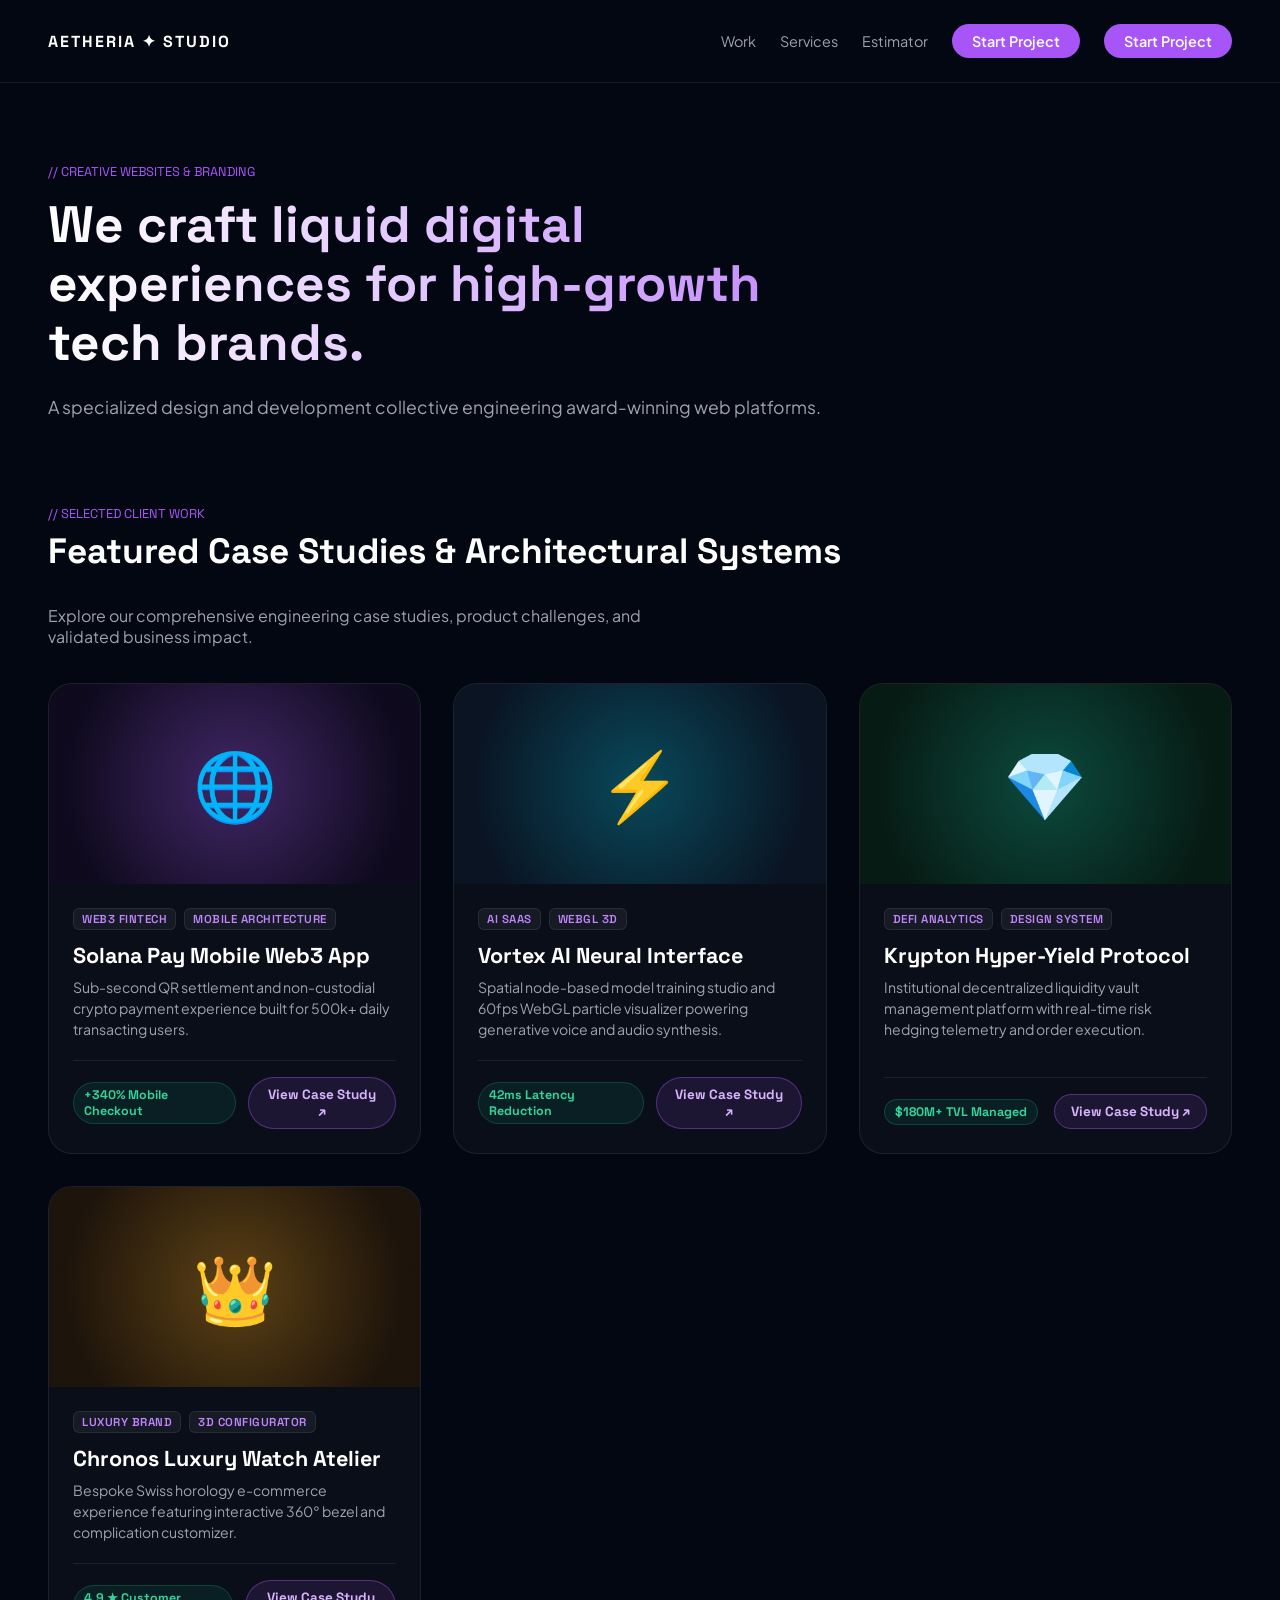
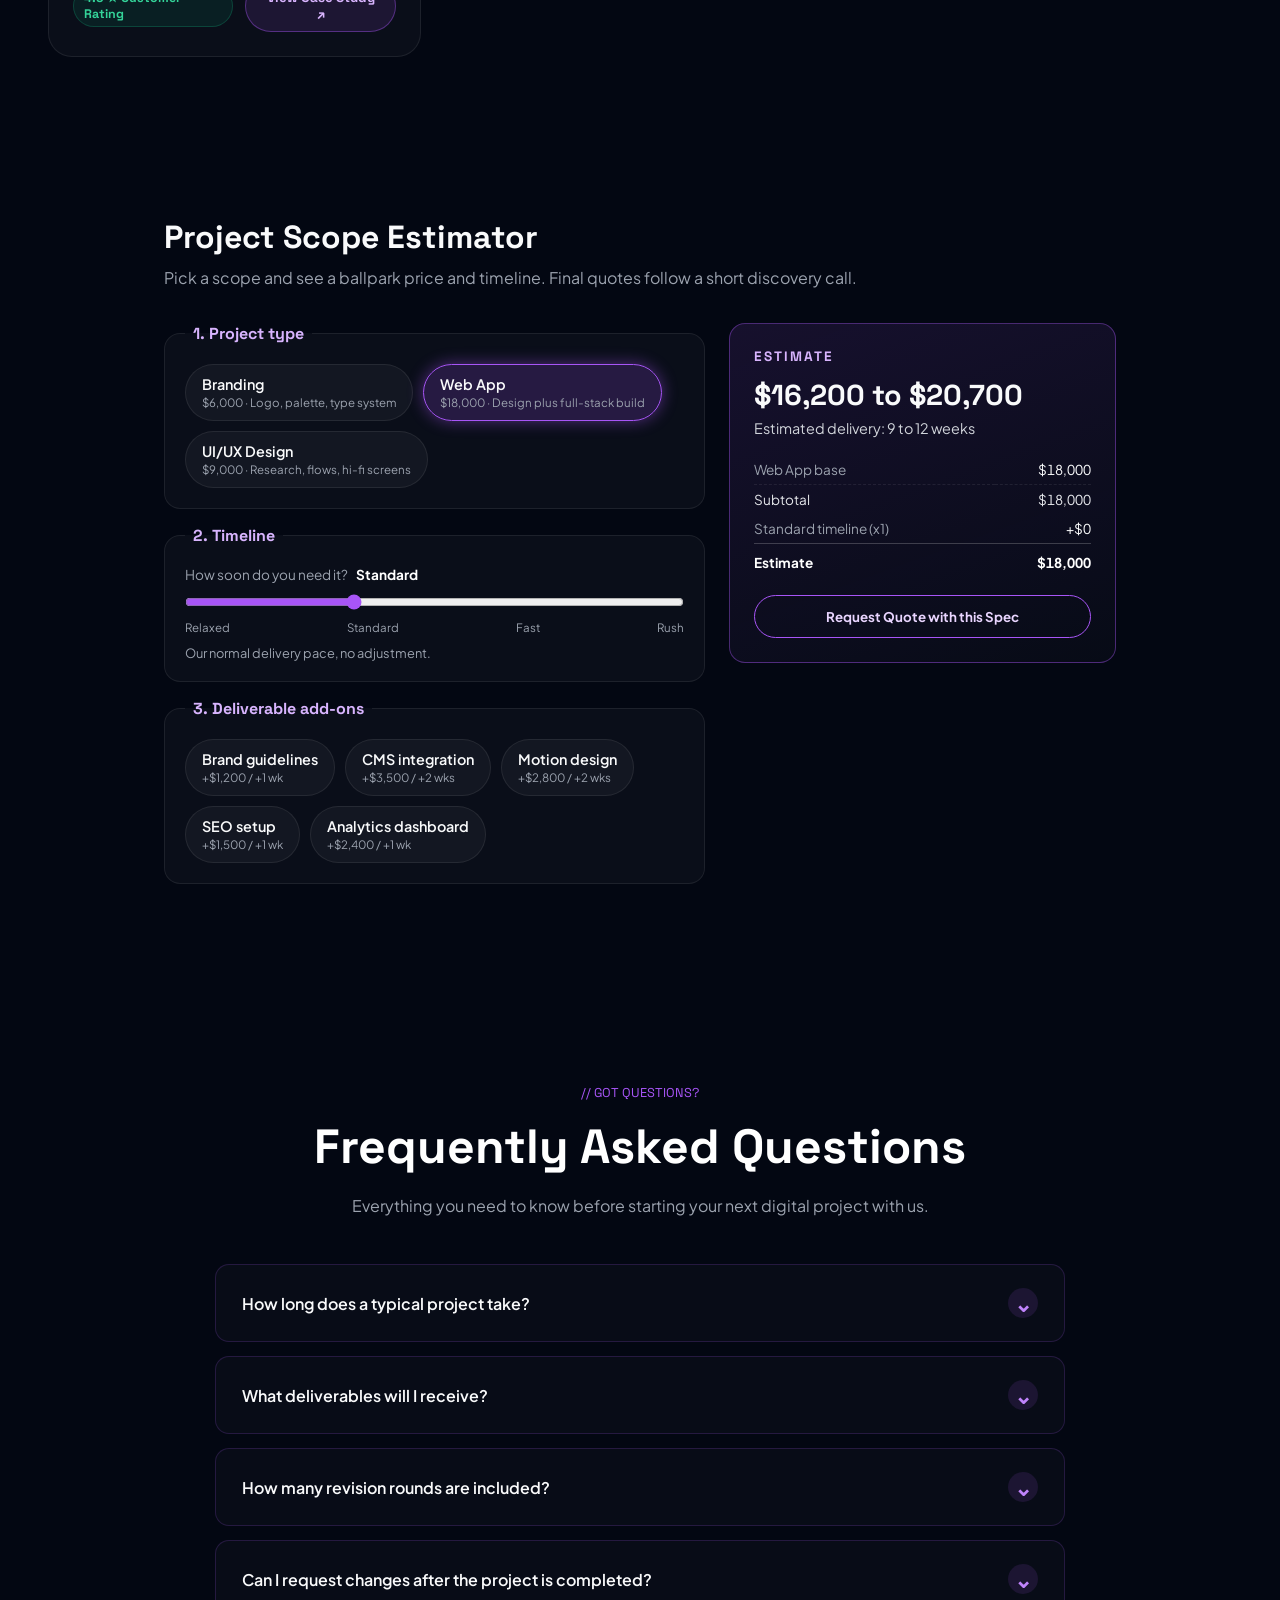
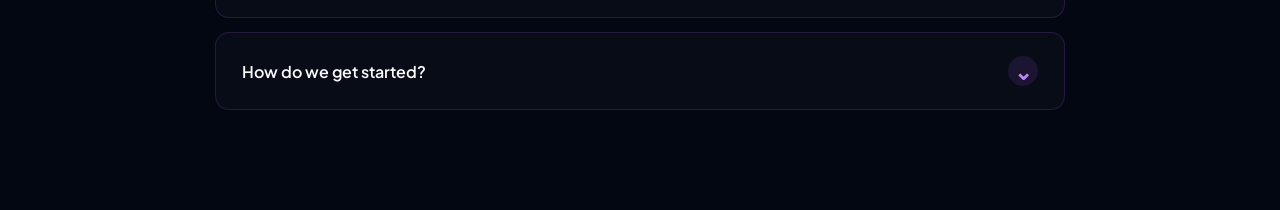
==== commit 63acf5f1: "feat: add client FAQ accordion markup and styles" ====
--- a/public/showcase/agency-studio/index.html
+++ b/public/showcase/agency-studio/index.html
@@ -17,279 +17,325 @@
       <a href="#services">Services</a>
       <a href="#estimator">Estimator</a>
       <a href="#contact" class="cta-btn">Start Project</a>
+      <a href="#contact" class="cta-btn">Start Project</a>
     </nav>
   </header>
+
   <main>
     <section class="hero">
       <div class="badge">// CREATIVE WEBSITES & BRANDING</div>
       <h1>We craft liquid digital experiences for high-growth tech brands.</h1>
       <p>A specialized design and development collective engineering award-winning web platforms.</p>
     </section>
-<section id="work" class="portfolio">
-  <div class="portfolio-header">
-    <div>
-      <span class="badge">// SELECTED CLIENT WORK</span>
-      <h2>Featured Case Studies &amp; Architectural Systems</h2>
-    </div>
-    <p class="portfolio-sub">Explore our comprehensive engineering case studies, product challenges, and validated business impact.</p>
-  </div>
-
-  <div class="grid">
-    <div class="project-card" data-project-id="solana-pay">
-      <div class="project-preview purple-gradient">
-        <span class="preview-icon">🌐</span>
-        <div class="preview-overlay">
-          <span class="preview-badge">Tap to View Case Study</span>
-        </div>
-      </div>
-      <div class="project-meta">
-        <div class="project-tags">
-          <span class="tag">Web3 Fintech</span>
-          <span class="tag">Mobile Architecture</span>
-        </div>
-        <h3>Solana Pay Mobile Web3 App</h3>
-        <p class="project-desc">Sub-second QR settlement and non-custodial crypto payment experience built for 500k+ daily transacting users.</p>
-        <div class="project-action-row">
-          <span class="metric-pill">+340% Mobile Checkout</span>
-          <button type="button" class="view-case-study-btn" data-project="solana-pay" aria-haspopup="dialog">
-            View Case Study ↗
-          </button>
-        </div>
-      </div>
-    </div>
-
-    <div class="project-card" data-project-id="vortex-ai">
-      <div class="project-preview cyan-gradient">
-        <span class="preview-icon">⚡</span>
-        <div class="preview-overlay">
-          <span class="preview-badge">Tap to View Case Study</span>
-        </div>
-      </div>
-      <div class="project-meta">
-        <div class="project-tags">
-          <span class="tag">AI SaaS</span>
-          <span class="tag">WebGL 3D</span>
-        </div>
-        <h3>Vortex AI Neural Interface</h3>
-        <p class="project-desc">Spatial node-based model training studio and 60fps WebGL particle visualizer powering generative voice and audio synthesis.</p>
-        <div class="project-action-row">
-          <span class="metric-pill">42ms Latency Reduction</span>
-          <button type="button" class="view-case-study-btn" data-project="vortex-ai" aria-haspopup="dialog">
-            View Case Study ↗
-          </button>
-        </div>
-      </div>
-    </div>
-
-    <div class="project-card" data-project-id="krypton-protocol">
-      <div class="project-preview emerald-gradient">
-        <span class="preview-icon">💎</span>
-        <div class="preview-overlay">
-          <span class="preview-badge">Tap to View Case Study</span>
-        </div>
-      </div>
-      <div class="project-meta">
-        <div class="project-tags">
-          <span class="tag">DeFi Analytics</span>
-          <span class="tag">Design System</span>
-        </div>
-        <h3>Krypton Hyper-Yield Protocol</h3>
-        <p class="project-desc">Institutional decentralized liquidity vault management platform with real-time risk hedging telemetry and order execution.</p>
-        <div class="project-action-row">
-          <span class="metric-pill">$180M+ TVL Managed</span>
-          <button type="button" class="view-case-study-btn" data-project="krypton-protocol" aria-haspopup="dialog">
-            View Case Study ↗
-          </button>
-        </div>
-      </div>
-    </div>
-
-    <div class="project-card" data-project-id="chronos-atelier">
-      <div class="project-preview gold-gradient">
-        <span class="preview-icon">👑</span>
-        <div class="preview-overlay">
-          <span class="preview-badge">Tap to View Case Study</span>
-        </div>
-      </div>
-      <div class="project-meta">
-        <div class="project-tags">
-          <span class="tag">Luxury Brand</span>
-          <span class="tag">3D Configurator</span>
-        </div>
-        <h3>Chronos Luxury Watch Atelier</h3>
-        <p class="project-desc">Bespoke Swiss horology e-commerce experience featuring interactive 360° bezel and complication customizer.</p>
-        <div class="project-action-row">
-          <span class="metric-pill">4.9 ★ Customer Rating</span>
-          <button type="button" class="view-case-study-btn" data-project="chronos-atelier" aria-haspopup="dialog">
-            View Case Study ↗
-          </button>
-        </div>
-      </div>
-    </div>
-  </div>
-</section>
-
-<section id="estimator" class="estimator" aria-labelledby="estTitle">
-  <h2 id="estTitle">Project Scope Estimator</h2>
-  <p class="est-intro">Pick a scope and see a ballpark price and timeline. Final quotes follow a short discovery call.</p>
-
-  <div class="est-layout">
-    <form class="est-form" id="estForm" onsubmit="return false">
-      <fieldset class="est-group">
-        <legend>1. Project type</legend>
-        <div class="pill-row" id="typeOptions"></div>
-      </fieldset>
-
-      <fieldset class="est-group">
-        <legend>2. Timeline</legend>
-        <label class="est-label" for="urgency">How soon do you need it? <strong id="urgencyLabel"></strong></label>
-        <input type="range" id="urgency" min="0" max="3" step="1" value="1" aria-describedby="urgencyHint" />
-        <div class="range-ticks" aria-hidden="true" id="urgencyTicks"></div>
-        <p class="est-hint" id="urgencyHint"></p>
-      </fieldset>
-
-      <fieldset class="est-group">
-        <legend>3. Deliverable add-ons</legend>
-        <div class="pill-row" id="addonOptions"></div>
-      </fieldset>
-    </form>
-
-    <aside class="invoice" aria-labelledby="invTitle">
-      <h3 id="invTitle">Estimate</h3>
-      <div class="inv-summary" id="invSummary" role="status" aria-live="polite" aria-atomic="true">
-        <div class="inv-range" id="invRange"></div>
-        <div class="inv-weeks" id="invWeeks"></div>
-      </div>
-      <table class="inv-table">
-        <caption class="sr-only">Cost breakdown</caption>
-        <tbody id="invRows"></tbody>
-        <tfoot>
-          <tr><th scope="row">Estimate</th><td id="invTotal"></td></tr>
-        </tfoot>
-      </table>
-      <button type="button" class="quote-btn" id="quoteBtn" aria-expanded="false" aria-controls="quoteBox">Request Quote with this Spec</button>
-
-      <div class="quote-box" id="quoteBox" hidden>
-        <form id="quoteForm" novalidate>
-          <label class="est-label" for="quoteEmail">Your email</label>
-          <input type="email" id="quoteEmail" class="est-input" autocomplete="email" aria-describedby="quoteMsg" required />
-          <button type="submit" class="quote-btn solid">Send request</button>
+
+    <section id="work" class="portfolio">
+      <div class="portfolio-header">
+        <div>
+          <span class="badge">// SELECTED CLIENT WORK</span>
+          <h2>Featured Case Studies &amp; Architectural Systems</h2>
+        </div>
+        <p class="portfolio-sub">Explore our comprehensive engineering case studies, product challenges, and validated business impact.</p>
+      </div>
+
+      <div class="grid">
+        <div class="project-card" data-project-id="solana-pay">
+          <div class="project-preview purple-gradient">
+            <span class="preview-icon">🌐</span>
+            <div class="preview-overlay">
+              <span class="preview-badge">Tap to View Case Study</span>
+            </div>
+          </div>
+          <div class="project-meta">
+            <div class="project-tags">
+              <span class="tag">Web3 Fintech</span>
+              <span class="tag">Mobile Architecture</span>
+            </div>
+            <h3>Solana Pay Mobile Web3 App</h3>
+            <p class="project-desc">Sub-second QR settlement and non-custodial crypto payment experience built for 500k+ daily transacting users.</p>
+            <div class="project-action-row">
+              <span class="metric-pill">+340% Mobile Checkout</span>
+              <button type="button" class="view-case-study-btn" data-project="solana-pay" aria-haspopup="dialog">
+                View Case Study ↗
+              </button>
+            </div>
+          </div>
+        </div>
+
+        <div class="project-card" data-project-id="vortex-ai">
+          <div class="project-preview cyan-gradient">
+            <span class="preview-icon">⚡</span>
+            <div class="preview-overlay">
+              <span class="preview-badge">Tap to View Case Study</span>
+            </div>
+          </div>
+          <div class="project-meta">
+            <div class="project-tags">
+              <span class="tag">AI SaaS</span>
+              <span class="tag">WebGL 3D</span>
+            </div>
+            <h3>Vortex AI Neural Interface</h3>
+            <p class="project-desc">Spatial node-based model training studio and 60fps WebGL particle visualizer powering generative voice and audio synthesis.</p>
+            <div class="project-action-row">
+              <span class="metric-pill">42ms Latency Reduction</span>
+              <button type="button" class="view-case-study-btn" data-project="vortex-ai" aria-haspopup="dialog">
+                View Case Study ↗
+              </button>
+            </div>
+          </div>
+        </div>
+
+        <div class="project-card" data-project-id="krypton-protocol">
+          <div class="project-preview emerald-gradient">
+            <span class="preview-icon">💎</span>
+            <div class="preview-overlay">
+              <span class="preview-badge">Tap to View Case Study</span>
+            </div>
+          </div>
+          <div class="project-meta">
+            <div class="project-tags">
+              <span class="tag">DeFi Analytics</span>
+              <span class="tag">Design System</span>
+            </div>
+            <h3>Krypton Hyper-Yield Protocol</h3>
+            <p class="project-desc">Institutional decentralized liquidity vault management platform with real-time risk hedging telemetry and order execution.</p>
+            <div class="project-action-row">
+              <span class="metric-pill">$180M+ TVL Managed</span>
+              <button type="button" class="view-case-study-btn" data-project="krypton-protocol" aria-haspopup="dialog">
+                View Case Study ↗
+              </button>
+            </div>
+          </div>
+        </div>
+
+        <div class="project-card" data-project-id="chronos-atelier">
+          <div class="project-preview gold-gradient">
+            <span class="preview-icon">👑</span>
+            <div class="preview-overlay">
+              <span class="preview-badge">Tap to View Case Study</span>
+            </div>
+          </div>
+          <div class="project-meta">
+            <div class="project-tags">
+              <span class="tag">Luxury Brand</span>
+              <span class="tag">3D Configurator</span>
+            </div>
+            <h3>Chronos Luxury Watch Atelier</h3>
+            <p class="project-desc">Bespoke Swiss horology e-commerce experience featuring interactive 360° bezel and complication customizer.</p>
+            <div class="project-action-row">
+              <span class="metric-pill">4.9 ★ Customer Rating</span>
+              <button type="button" class="view-case-study-btn" data-project="chronos-atelier" aria-haspopup="dialog">
+                View Case Study ↗
+              </button>
+            </div>
+          </div>
+        </div>
+      </div>
+    </section>
+
+    <section id="estimator" class="estimator" aria-labelledby="estTitle">
+      <h2 id="estTitle">Project Scope Estimator</h2>
+      <p class="est-intro">Pick a scope and see a ballpark price and timeline. Final quotes follow a short discovery call.</p>
+
+      <div class="est-layout">
+        <form class="est-form" id="estForm" onsubmit="return false">
+          <fieldset class="est-group">
+            <legend>1. Project type</legend>
+            <div class="pill-row" id="typeOptions"></div>
+          </fieldset>
+
+          <fieldset class="est-group">
+            <legend>2. Timeline</legend>
+            <label class="est-label" for="urgency">How soon do you need it? <strong id="urgencyLabel"></strong></label>
+            <input type="range" id="urgency" min="0" max="3" step="1" value="1" aria-describedby="urgencyHint" />
+            <div class="range-ticks" aria-hidden="true" id="urgencyTicks"></div>
+            <p class="est-hint" id="urgencyHint"></p>
+          </fieldset>
+
+          <fieldset class="est-group">
+            <legend>3. Deliverable add-ons</legend>
+            <div class="pill-row" id="addonOptions"></div>
+          </fieldset>
         </form>
-        <p class="quote-msg" id="quoteMsg" role="status" aria-live="polite"></p>
-      </div>
-    </aside>
-  </div>
-</section>
-
-<!-- Client Reviews Section -->
-<section class="reviews-section" id="reviews" aria-labelledby="reviewsTitle">
-  <div class="reviews-header">
-    <div>
-      <span class="badge">// CLIENT EXPERIENCES</span>
-      <h2 id="reviewsTitle">What Our Clients Say</h2>
-      <p>Real feedback from collaborations built on creativity and precision.</p>
-    </div>
-
-    <button type="button" class="review-open-btn" id="openReviewModal">
-      ✦ Write a Review
-    </button>
-  </div>
-
-  <div class="review-summary">
-    <div class="review-average">
-      <strong id="averageRating">4.9</strong>
-      <div>
-        <div class="summary-stars" aria-label="Average rating">★★★★★</div>
-        <span id="reviewCount">4 client reviews</span>
-      </div>
-    </div>
-    <span class="review-summary-note">Trusted creative partnerships</span>
-  </div>
-
-  <div class="reviews-grid" id="reviewsGrid">
-    <!-- Initial testimonials -->
-    <article class="review-card">
-      <div class="review-card-top">
-        <span class="review-stars">★★★★★</span>
-        <span class="review-date">Featured</span>
-      </div>
-      <h3>Exceptional collaboration</h3>
-      <p>Aetheria completely transformed our payment experience. The team delivered an intuitive and polished product.</p>
-      <div class="review-tags">
-        <span>Full-Stack</span>
-        <span>UI/UX</span>
-      </div>
-      <div class="review-author">
-        <span class="review-avatar">ER</span>
-        <div>
-          <strong>Elena Rostova</strong>
-          <span>Solana Pay Project</span>
-        </div>
-      </div>
-    </article>
-
-    <article class="review-card">
-      <div class="review-card-top">
-        <span class="review-stars">★★★★★</span>
-        <span class="review-date">Featured</span>
-      </div>
-      <h3>Creative and professional</h3>
-      <p>The visual direction and interactive experience exceeded our expectations. Excellent attention to detail.</p>
-      <div class="review-tags">
-        <span>Branding</span>
-        <span>UI/UX</span>
-      </div>
-      <div class="review-author">
-        <span class="review-avatar">DC</span>
-        <div>
-          <strong>David Chen</strong>
-          <span>Vortex AI Project</span>
-        </div>
-      </div>
-    </article>
-
-    <article class="review-card">
-      <div class="review-card-top">
-        <span class="review-stars">★★★★★</span>
-        <span class="review-date">Featured</span>
-      </div>
-      <h3>Outstanding results</h3>
-      <p>A sophisticated platform with a seamless interface. The entire process was smooth and well organized.</p>
-      <div class="review-tags">
-        <span>Web Development</span>
-        <span>Full-Stack</span>
-      </div>
-      <div class="review-author">
-        <span class="review-avatar">JV</span>
-        <div>
-          <strong>Julian Vance</strong>
-          <span>Krypton Protocol Project</span>
-        </div>
-      </div>
-    </article>
-
-    <article class="review-card">
-      <div class="review-card-top">
-        <span class="review-stars">★★★★★</span>
-        <span class="review-date">Featured</span>
-      </div>
-      <h3>A premium digital experience</h3>
-      <p>The final experience captured our brand identity beautifully. A highly polished result from start to finish.</p>
-      <div class="review-tags">
-        <span>Branding</span>
-        <span>Web Development</span>
-      </div>
-      <div class="review-author">
-        <span class="review-avatar">ML</span>
-        <div>
-          <strong>Madeleine Lefevre</strong>
-          <span>Chronos Atelier Project</span>
-        </div>
-      </div>
-    </article>
-  </div>
-</section>
+
+        <aside class="invoice" aria-labelledby="invTitle">
+          <h3 id="invTitle">Estimate</h3>
+          <div class="inv-summary" id="invSummary" role="status" aria-live="polite" aria-atomic="true">
+            <div class="inv-range" id="invRange"></div>
+            <div class="inv-weeks" id="invWeeks"></div>
+          </div>
+          <table class="inv-table">
+            <caption class="sr-only">Cost breakdown</caption>
+            <tbody id="invRows"></tbody>
+            <tfoot>
+              <tr><th scope="row">Estimate</th><td id="invTotal"></td></tr>
+            </tfoot>
+          </table>
+          <button type="button" class="quote-btn" id="quoteBtn" aria-expanded="false" aria-controls="quoteBox">Request Quote with this Spec</button>
+
+          <div class="quote-box" id="quoteBox" hidden>
+            <form id="quoteForm" novalidate>
+              <label class="est-label" for="quoteEmail">Your email</label>
+              <input type="email" id="quoteEmail" class="est-input" autocomplete="email" aria-describedby="quoteMsg" required />
+              <button type="submit" class="quote-btn solid">Send request</button>
+            </form>
+            <p class="quote-msg" id="quoteMsg" role="status" aria-live="polite"></p>
+          </div>
+        </aside>
+      </div>
+    </section>
+    <!-- Client FAQ Accordion -->
+    <section id="faq" class="faq-section" aria-labelledby="faqTitle">
+      <div class="faq-header">
+        <span class="badge">// GOT QUESTIONS?</span>
+        <h2 id="faqTitle">Frequently Asked Questions</h2>
+        <p>Everything you need to know before starting your next digital project with us.</p>
+      </div>
+
+      <div class="faq-container">
+
+        <article class="faq-item">
+          <h3>
+            <button
+              type="button"
+              class="faq-question"
+              id="faqQuestion1"
+              aria-expanded="false"
+              aria-controls="faqAnswer1"
+            >
+              <span>How long does a typical project take?</span>
+              <span class="faq-chevron" aria-hidden="true">⌄</span>
+            </button>
+          </h3>
+          <div
+            class="faq-answer"
+            id="faqAnswer1"
+            role="region"
+            aria-labelledby="faqQuestion1"
+            hidden
+          >
+            <div class="faq-answer-inner">
+              Most projects take between 3 and 8 weeks, depending on their scope,
+              complexity, and required deliverables. We provide a clear timeline
+              before development begins.
+            </div>
+          </div>
+        </article>
+
+        <article class="faq-item">
+          <h3>
+            <button
+              type="button"
+              class="faq-question"
+              id="faqQuestion2"
+              aria-expanded="false"
+              aria-controls="faqAnswer2"
+            >
+              <span>What deliverables will I receive?</span>
+              <span class="faq-chevron" aria-hidden="true">⌄</span>
+            </button>
+          </h3>
+          <div
+            class="faq-answer"
+            id="faqAnswer2"
+            role="region"
+            aria-labelledby="faqQuestion2"
+            hidden
+          >
+            <div class="faq-answer-inner">
+              Deliverables depend on your selected package and may include
+              responsive website designs, development source files, reusable
+              components, documentation, and deployment support.
+            </div>
+          </div>
+        </article>
+
+        <article class="faq-item">
+          <h3>
+            <button
+              type="button"
+              class="faq-question"
+              id="faqQuestion3"
+              aria-expanded="false"
+              aria-controls="faqAnswer3"
+            >
+              <span>How many revision rounds are included?</span>
+              <span class="faq-chevron" aria-hidden="true">⌄</span>
+            </button>
+          </h3>
+          <div
+            class="faq-answer"
+            id="faqAnswer3"
+            role="region"
+            aria-labelledby="faqQuestion3"
+            hidden
+          >
+            <div class="faq-answer-inner">
+              Revision rounds depend on the project agreement. We gather feedback
+              at key milestones to ensure the final result aligns with your
+              expectations.
+            </div>
+          </div>
+        </article>
+
+        <article class="faq-item">
+          <h3>
+            <button
+              type="button"
+              class="faq-question"
+              id="faqQuestion4"
+              aria-expanded="false"
+              aria-controls="faqAnswer4"
+            >
+              <span>Can I request changes after the project is completed?</span>
+              <span class="faq-chevron" aria-hidden="true">⌄</span>
+            </button>
+          </h3>
+          <div
+            class="faq-answer"
+            id="faqAnswer4"
+            role="region"
+            aria-labelledby="faqQuestion4"
+            hidden
+          >
+            <div class="faq-answer-inner">
+              Yes. Post-launch support and additional changes can be discussed
+              separately. We can also help with maintenance and future improvements.
+            </div>
+          </div>
+        </article>
+
+        <article class="faq-item">
+          <h3>
+            <button
+              type="button"
+              class="faq-question"
+              id="faqQuestion5"
+              aria-expanded="false"
+              aria-controls="faqAnswer5"
+            >
+              <span>How do we get started?</span>
+              <span class="faq-chevron" aria-hidden="true">⌄</span>
+            </button>
+          </h3>
+          <div
+            class="faq-answer"
+            id="faqAnswer5"
+            role="region"
+            aria-labelledby="faqQuestion5"
+            hidden
+          >
+            <div class="faq-answer-inner">
+              Start by sharing your project requirements through our project
+              inquiry process. We'll discuss your goals, scope, estimated timeline,
+              and next steps.
+            </div>
+          </div>
+        </article>
+
+      </div>
+    </section>
   </main>
+
   <!-- Project Case Study Sliding Modal Drawer -->
   <div class="case-study-drawer-overlay" id="caseStudyDrawerOverlay" aria-hidden="true" hidden>
     <aside class="case-study-drawer" id="caseStudyDrawer" role="dialog" aria-modal="true" aria-labelledby="csDrawerTitle" tabindex="-1">
@@ -303,145 +349,76 @@
         </button>
       </div>
 
-```
-  <div class="drawer-scroll-body">
-    <div class="drawer-intro">
-      <h2 class="drawer-title" id="csDrawerTitle">Solana Pay Mobile Web3 App</h2>
-      <p class="drawer-tagline" id="csDrawerTagline">Frictionless micropayments architecture &amp; high-throughput mobile wallet experience.</p>
-    </div>
-
-    <!-- Interactive Image Gallery Carousel -->
-    <div class="drawer-gallery" aria-label="Project Visual Gallery">
-      <div class="gallery-viewport" id="galleryViewport">
-        <!-- Injected by script.js -->
-      </div>
-      <div class="gallery-controls">
-        <button type="button" class="gallery-nav-btn prev" id="galleryPrevBtn" aria-label="Previous Slide">‹</button>
-        <div class="gallery-dots" id="galleryDots" role="tablist" aria-label="Gallery Slides"></div>
-        <button type="button" class="gallery-nav-btn next" id="galleryNextBtn" aria-label="Next Slide">›</button>
-      </div>
-      <div class="gallery-caption-bar">
-        <span class="gallery-caption" id="galleryCaption">Slide 1: Primary Mobile Wallet Flow</span>
-      </div>
-    </div>
-
-    <!-- Project Meta Tags -->
-    <div class="drawer-tags-wrap" id="csDrawerTags"></div>
-
-    <!-- Executive Challenge & Strategic Solution -->
-    <div class="drawer-narrative-grid">
-      <div class="drawer-card">
-        <div class="drawer-card-icon">⚡</div>
-        <h3>The Challenge</h3>
-        <p id="csDrawerChallenge"></p>
-      </div>
-
-      <div class="drawer-card">
-        <div class="drawer-card-icon">✦</div>
-        <h3>Strategic Solution</h3>
-        <p id="csDrawerSolution"></p>
-      </div>
-    </div>
-
-    <!-- Impact & Key Results Metrics -->
-    <div class="drawer-metrics-section">
-      <h3>Impact &amp; Key Business Metrics</h3>
-      <div class="metrics-grid" id="csDrawerMetrics"></div>
-    </div>
-
-    <!-- Client Testimonial & Quote Card -->
-    <div class="drawer-quote-card">
-      <div class="quote-mark">“</div>
-      <blockquote class="quote-text" id="csDrawerQuote"></blockquote>
-      <div class="quote-author">
-        <div class="author-avatar" id="csDrawerAuthorAvatar">👤</div>
-        <div class="author-info">
-          <span class="author-name" id="csDrawerAuthorName"></span>
-          <span class="author-role" id="csDrawerAuthorRole"></span>
-        </div>
-      </div>
-    </div>
+      <div class="drawer-scroll-body">
+        <div class="drawer-intro">
+          <h2 class="drawer-title" id="csDrawerTitle">Solana Pay Mobile Web3 App</h2>
+          <p class="drawer-tagline" id="csDrawerTagline">Frictionless micropayments architecture &amp; high-throughput mobile wallet experience.</p>
+        </div>
+
+        <!-- Interactive Image Gallery Carousel -->
+        <div class="drawer-gallery" aria-label="Project Visual Gallery">
+          <div class="gallery-viewport" id="galleryViewport">
+            <!-- Injected by script.js -->
+          </div>
+          <div class="gallery-controls">
+            <button type="button" class="gallery-nav-btn prev" id="galleryPrevBtn" aria-label="Previous Slide">‹</button>
+            <div class="gallery-dots" id="galleryDots" role="tablist" aria-label="Gallery Slides"></div>
+            <button type="button" class="gallery-nav-btn next" id="galleryNextBtn" aria-label="Next Slide">›</button>
+          </div>
+          <div class="gallery-caption-bar">
+            <span class="gallery-caption" id="galleryCaption">Slide 1: Primary Mobile Wallet Flow</span>
+          </div>
+        </div>
+
+        <!-- Project Meta Tags -->
+        <div class="drawer-tags-wrap" id="csDrawerTags"></div>
+
+        <!-- Executive Challenge & Strategic Solution -->
+        <div class="drawer-narrative-grid">
+          <div class="drawer-card">
+            <div class="drawer-card-icon">⚡</div>
+            <h3>The Challenge</h3>
+            <p id="csDrawerChallenge"></p>
+          </div>
+
+          <div class="drawer-card">
+            <div class="drawer-card-icon">✦</div>
+            <h3>Strategic Solution</h3>
+            <p id="csDrawerSolution"></p>
+          </div>
+        </div>
+
+        <!-- Impact & Key Results Metrics -->
+        <div class="drawer-metrics-section">
+          <h3>Impact &amp; Key Business Metrics</h3>
+          <div class="metrics-grid" id="csDrawerMetrics"></div>
+        </div>
+
+        <!-- Client Testimonial & Quote Card -->
+        <div class="drawer-quote-card">
+          <div class="quote-mark">“</div>
+          <blockquote class="quote-text" id="csDrawerQuote"></blockquote>
+          <div class="quote-author">
+            <div class="author-avatar" id="csDrawerAuthorAvatar">👤</div>
+            <div class="author-info">
+              <span class="author-name" id="csDrawerAuthorName"></span>
+              <span class="author-role" id="csDrawerAuthorRole"></span>
+            </div>
+          </div>
+        </div>
+      </div>
+
+      <div class="drawer-footer">
+        <button type="button" class="drawer-action-btn primary" id="csDrawerEstimateBtn">
+          Estimate Similar Project ✦
+        </button>
+        <button type="button" class="drawer-action-btn secondary" id="csDrawerCloseFooterBtn">
+          Close Case Study
+        </button>
+      </div>
+    </aside>
   </div>
 
-  <div class="drawer-footer">
-    <button type="button" class="drawer-action-btn primary" id="csDrawerEstimateBtn">
-      Estimate Similar Project ✦
-    </button>
-    <button type="button" class="drawer-action-btn secondary" id="csDrawerCloseFooterBtn">
-      Close Case Study
-    </button>
-  </div>
-</aside>
-  </div>
-  <!-- Client Review Submission Modal -->
-  <div class="review-modal-overlay" id="reviewModalOverlay" hidden>
-    <section class="review-modal" id="reviewModal"
-      role="dialog" aria-modal="true"
-      aria-labelledby="reviewModalTitle" tabindex="-1">
-  <div class="review-modal-header">
-    <div>
-      <span class="badge">// SHARE YOUR EXPERIENCE</span>
-      <h2 id="reviewModalTitle">Write a Review</h2>
-      <p>Tell us about your experience working with Aetheria.</p>
-    </div>
-    <button type="button" class="review-close-btn"
-      id="closeReviewModal" aria-label="Close review form">✕</button>
-  </div>
-
-  <form id="reviewForm" novalidate>
-    <div class="review-form-group">
-      <label for="reviewClientName">Your Name</label>
-      <input type="text" id="reviewClientName"
-        placeholder="Enter your name" maxlength="50" required>
-    </div>
-
-    <div class="review-form-group">
-      <label>Your Rating</label>
-      <div class="star-selector" id="starSelector">
-        <button type="button" class="rating-star" data-rating="1" aria-label="1 star">★</button>
-        <button type="button" class="rating-star" data-rating="2" aria-label="2 stars">★</button>
-        <button type="button" class="rating-star" data-rating="3" aria-label="3 stars">★</button>
-        <button type="button" class="rating-star" data-rating="4" aria-label="4 stars">★</button>
-        <button type="button" class="rating-star" data-rating="5" aria-label="5 stars">★</button>
-      </div>
-      <span id="ratingLabel">Select a rating</span>
-    </div>
-
-    <div class="review-form-group">
-      <label>Project Categories</label>
-      <div class="review-tag-selector" id="reviewTagSelector">
-        <button type="button" class="review-tag-option" data-tag="Branding" aria-pressed="false">Branding</button>
-        <button type="button" class="review-tag-option" data-tag="Full-Stack" aria-pressed="false">Full-Stack</button>
-        <button type="button" class="review-tag-option" data-tag="UI/UX" aria-pressed="false">UI/UX</button>
-        <button type="button" class="review-tag-option" data-tag="Web Development" aria-pressed="false">Web Development</button>
-        <button type="button" class="review-tag-option" data-tag="E-commerce" aria-pressed="false">E-commerce</button>
-        <button type="button" class="review-tag-option" data-tag="Other" aria-pressed="false">Other</button>
-      </div>
-    </div>
-
-    <div class="review-form-group">
-      <label for="reviewTitle">Review Title</label>
-      <input type="text" id="reviewTitle"
-        placeholder="Summarize your experience" maxlength="70" required>
-    </div>
-
-    <div class="review-form-group">
-      <label for="reviewMessage">Your Review</label>
-      <textarea id="reviewMessage" rows="4"
-        maxlength="500" placeholder="Share your feedback..." required></textarea>
-      <span class="review-char-count"><span id="reviewCharCount">0</span>/500</span>
-    </div>
-
-    <p id="reviewFormMessage" class="review-form-message"
-      role="status" aria-live="polite"></p>
-
-    <div class="review-form-actions">
-      <button type="button" class="review-cancel-btn" id="cancelReviewBtn">Cancel</button>
-      <button type="submit" class="review-submit-btn">Submit Review ✦</button>
-    </div>
-  </form>
-</section>
-  </div>
   <script src="script.js"></script>
 </body>
 </html>
--- a/public/showcase/agency-studio/styles.css
+++ b/public/showcase/agency-studio/styles.css
@@ -936,541 +936,187 @@
 }
 .nav-links a:focus-visible, .cta-btn:focus-visible { border-radius: 4px; }
 
-/*CLIENT REVIEWS SECTION */
-
-.reviews-section {
+/*CLIENT FAQ ACCORDION*/
+
+.faq-section {
   padding: 100px 8%;
-  background:
-    radial-gradient(ellipse at 10% 20%, rgba(168, 85, 247, 0.08), transparent 45%),
-    var(--bg);
-}
-
-.reviews-header {
-  display: flex;
-  justify-content: space-between;
-  align-items: flex-end;
-  gap: 30px;
-  margin-bottom: 35px;
-}
-
-.reviews-header h2 {
-  margin: 14px 0 10px;
+  background: var(--bg);
+}
+
+.faq-header {
+  max-width: 700px;
+  margin: 0 auto 45px;
+  text-align: center;
+}
+
+.faq-header h2 {
+  margin: 15px 0;
   font-family: 'Space Grotesk', sans-serif;
   font-size: clamp(2rem, 4vw, 3rem);
-  color: var(--text, #f9fafb);
-}
-
-.reviews-header p {
+  color: #fff;
+}
+
+.faq-header p {
   color: #9ca3af;
   line-height: 1.7;
 }
 
-.review-open-btn {
-  flex-shrink: 0;
-  padding: 14px 22px;
-  border: 1px solid rgba(168, 85, 247, 0.6);
-  border-radius: 12px;
-  background: rgba(168, 85, 247, 0.12);
-  color: #d8b4fe;
-  font: inherit;
-  font-weight: 700;
-  cursor: pointer;
-  transition: 0.25s ease;
-}
-
-.review-open-btn:hover {
-  background: #a855f7;
-  color: #fff;
-  transform: translateY(-3px);
-  box-shadow: 0 8px 25px rgba(168, 85, 247, 0.2);
-}
-
-.review-summary {
-  display: flex;
+.faq-container {
+  max-width: 850px;
+  margin: 0 auto;
+  display: flex;
+  flex-direction: column;
+  gap: 14px;
+}
+
+.faq-item {
+  border: 1px solid rgba(168, 85, 247, 0.18);
+  border-radius: 14px;
+  background: rgba(255, 255, 255, 0.025);
+  overflow: hidden;
+  transition:
+    border-color 0.3s ease,
+    box-shadow 0.3s ease,
+    background 0.3s ease;
+}
+
+.faq-item:hover {
+  border-color: rgba(168, 85, 247, 0.55);
+  box-shadow: 0 0 22px rgba(168, 85, 247, 0.09);
+}
+
+.faq-item.active {
+  border-color: rgba(168, 85, 247, 0.65);
+  background: rgba(168, 85, 247, 0.045);
+}
+
+.faq-item h3 {
+  margin: 0;
+}
+
+.faq-question {
+  width: 100%;
+  padding: 23px 26px;
+  display: flex;
+  align-items: center;
   justify-content: space-between;
-  align-items: center;
-  flex-wrap: wrap;
   gap: 20px;
-  padding: 22px 26px;
-  margin-bottom: 30px;
-  border: 1px solid rgba(255, 255, 255, 0.08);
-  border-radius: 16px;
-  background: rgba(255, 255, 255, 0.025);
-}
-
-.review-average {
-  display: flex;
-  align-items: center;
-  gap: 18px;
-}
-
-.review-average > strong {
-  font-family: 'Space Grotesk', sans-serif;
-  font-size: 3rem;
-  color: #fff;
-}
-
-.summary-stars,
-.review-stars {
-  color: #fbbf24;
-  letter-spacing: 3px;
-}
-
-.review-average span {
-  display: block;
-  margin-top: 5px;
-  color: #9ca3af;
-  font-size: 0.85rem;
-}
-
-.review-summary-note {
-  color: #9ca3af;
-  font-size: 0.9rem;
-}
-
-.reviews-grid {
-  display: grid;
-  grid-template-columns: repeat(2, minmax(0, 1fr));
-  gap: 22px;
-}
-
-.review-card {
-  display: flex;
-  flex-direction: column;
-  padding: 26px;
-  min-height: 260px;
-  border: 1px solid rgba(255, 255, 255, 0.08);
-  border-radius: 18px;
-  background: rgba(255, 255, 255, 0.035);
-  transition: transform 0.25s ease, border-color 0.25s ease;
-}
-
-.review-card:hover {
-  transform: translateY(-5px);
-  border-color: rgba(168, 85, 247, 0.45);
-}
-
-.review-card-top {
-  display: flex;
-  justify-content: space-between;
-  align-items: center;
-  gap: 12px;
-  margin-bottom: 20px;
-}
-
-.review-date {
-  color: #9ca3af;
-  font-size: 0.75rem;
-}
-
-.review-card h3 {
-  margin: 0 0 12px;
-  color: #fff;
-  font-family: 'Space Grotesk', sans-serif;
-  font-size: 1.2rem;
-}
-
-.review-card > p {
-  margin: 0 0 20px;
-  color: #9ca3af;
-  line-height: 1.7;
-  font-size: 0.92rem;
-  overflow-wrap: anywhere;
-}
-
-.review-tags {
-  display: flex;
-  flex-wrap: wrap;
-  gap: 8px;
-  margin-bottom: 22px;
-}
-
-.review-tags span {
-  padding: 6px 10px;
-  border: 1px solid rgba(168, 85, 247, 0.2);
-  border-radius: 20px;
-  background: rgba(168, 85, 247, 0.08);
-  color: #c4b5fd;
-  font-size: 0.72rem;
-}
-
-.review-author {
-  display: flex;
-  align-items: center;
-  gap: 12px;
-  margin-top: auto;
-  padding-top: 18px;
-  border-top: 1px solid rgba(255, 255, 255, 0.07);
-}
-
-.review-avatar {
-  display: grid;
-  place-items: center;
-  width: 42px;
-  height: 42px;
-  flex-shrink: 0;
-  border-radius: 50%;
-  background: linear-gradient(135deg, #7c3aed, #a855f7);
-  color: #fff;
-  font-weight: 800;
-  font-size: 0.8rem;
-}
-
-.review-author strong,
-.review-author span {
-  display: block;
-}
-
-.review-author strong {
-  color: #fff;
-  font-size: 0.88rem;
-}
-
-.review-author div > span {
-  margin-top: 4px;
-  color: #9ca3af;
-  font-size: 0.75rem;
-}
-
-
-/* =========================================
-   REVIEW MODAL OVERLAY
-========================================= */
-
-.review-modal-overlay[hidden] {
-  display: none !important;
-}
-
-.review-modal-overlay {
-  position: fixed;
-  inset: 0;
-  z-index: 1200;
-  display: flex;
-  justify-content: center;
-  align-items: center;
-  padding: 24px;
-  background: rgba(3, 7, 18, 0.85);
-  backdrop-filter: blur(12px);
-  -webkit-backdrop-filter: blur(12px);
-  overflow-y: auto;
-}
-
-.review-modal {
-  position: relative;
-  width: 100%;
-  max-width: 600px;
-  max-height: calc(100vh - 48px);
-  overflow-y: auto;
-  padding: 34px;
-  border: 1px solid rgba(168, 85, 247, 0.3);
-  border-radius: 22px;
-  background: #0b1020;
-  color: #f9fafb;
-  box-shadow: 0 25px 80px rgba(0, 0, 0, 0.55);
-  animation: reviewModalIn 0.25s ease;
-}
-
-@keyframes reviewModalIn {
-  from {
-    opacity: 0;
-    transform: translateY(18px) scale(0.98);
-  }
-  to {
-    opacity: 1;
-    transform: translateY(0) scale(1);
-  }
-}
-
-.review-modal-header {
-  display: flex;
-  justify-content: space-between;
-  align-items: flex-start;
-  gap: 20px;
-  margin-bottom: 28px;
-}
-
-.review-modal-header h2 {
-  margin: 12px 0 8px;
-  font-family: 'Space Grotesk', sans-serif;
-  font-size: 2rem;
-}
-
-.review-modal-header p {
-  color: #9ca3af;
-  font-size: 0.9rem;
-  line-height: 1.6;
-}
-
-.review-close-btn {
-  display: grid;
-  place-items: center;
-  width: 38px;
-  height: 38px;
-  flex-shrink: 0;
-  border: 1px solid rgba(255, 255, 255, 0.12);
-  border-radius: 10px;
-  background: rgba(255, 255, 255, 0.05);
-  color: #fff;
-  font-size: 1.1rem;
-  cursor: pointer;
-  transition: 0.2s ease;
-}
-
-.review-close-btn:hover {
-  background: rgba(239, 68, 68, 0.15);
-  border-color: #ef4444;
-}
-
-
-/* =========================================
-   REVIEW FORM
-========================================= */
-
-.review-form-group {
-  margin-bottom: 23px;
-}
-
-.review-form-group > label {
-  display: block;
-  margin-bottom: 10px;
-  color: #e5e7eb;
-  font-size: 0.9rem;
-  font-weight: 700;
-}
-
-.review-form-group input,
-.review-form-group textarea {
-  display: block;
-  width: 100%;
-  padding: 13px 15px;
-  border: 1px solid rgba(255, 255, 255, 0.12);
-  border-radius: 10px;
-  outline: none;
-  background: rgba(255, 255, 255, 0.045);
-  color: #fff;
-  font: inherit;
-  font-size: 0.9rem;
-  transition: border-color 0.2s ease, box-shadow 0.2s ease;
-}
-
-.review-form-group input::placeholder,
-.review-form-group textarea::placeholder {
-  color: #6b7280;
-}
-
-.review-form-group input:focus,
-.review-form-group textarea:focus {
-  border-color: #a855f7;
-  box-shadow: 0 0 0 3px rgba(168, 85, 247, 0.12);
-}
-
-.review-form-group textarea {
-  resize: vertical;
-  min-height: 110px;
-}
-
-.star-selector {
-  display: flex;
-  gap: 8px;
-  margin-bottom: 8px;
-}
-
-.rating-star {
-  padding: 0;
   border: none;
   background: transparent;
-  color: #4b5563;
-  font-size: 2rem;
+  color: #f9fafb;
+  font: inherit;
+  font-size: 1rem;
+  font-weight: 600;
+  text-align: left;
   cursor: pointer;
-  transition: color 0.2s ease, transform 0.2s ease;
-}
-
-.rating-star:hover {
-  transform: scale(1.2);
-}
-
-.rating-star.active,
-.rating-star.hovered {
-  color: #fbbf24;
-}
-
-#ratingLabel {
+}
+
+.faq-question:hover {
+  color: #c084fc;
+}
+
+.faq-question:focus-visible {
+  outline: 2px solid #a855f7;
+  outline-offset: -4px;
+  border-radius: 12px;
+}
+
+.faq-chevron {
+  width: 30px;
+  height: 30px;
+  flex-shrink: 0;
+  display: inline-flex;
+  align-items: center;
+  justify-content: center;
+  border-radius: 50%;
+  background: rgba(168, 85, 247, 0.12);
+  color: #c084fc;
+  font-size: 1.4rem;
+  transition:
+    transform 0.45s cubic-bezier(0.34, 1.56, 0.64, 1),
+    background 0.3s ease;
+}
+
+.faq-item.active .faq-chevron {
+  transform: rotate(180deg);
+  background: rgba(168, 85, 247, 0.25);
+}
+
+/* Smooth spring-like answer expansion */
+.faq-answer {
+  display: grid;
+  grid-template-rows: 0fr;
+  opacity: 0;
+  transition:
+    grid-template-rows 0.5s cubic-bezier(0.34, 1.35, 0.64, 1),
+    opacity 0.3s ease;
+}
+
+.faq-answer:not([hidden]) {
+  grid-template-rows: 1fr;
+  opacity: 1;
+}
+
+.faq-answer[hidden] {
+  display: none;
+}
+
+.faq-answer-inner {
+  min-height: 0;
+  overflow: hidden;
+  padding: 0 26px;
   color: #9ca3af;
-  font-size: 0.8rem;
-}
-
-.review-tag-selector {
-  display: flex;
-  flex-wrap: wrap;
-  gap: 9px;
-}
-
-.review-tag-option {
-  padding: 9px 14px;
-  border: 1px solid rgba(255, 255, 255, 0.12);
-  border-radius: 25px;
-  background: rgba(255, 255, 255, 0.04);
-  color: #d1d5db;
-  font: inherit;
-  font-size: 0.8rem;
-  cursor: pointer;
-  transition: 0.2s ease;
-}
-
-.review-tag-option:hover {
-  border-color: #a855f7;
-  color: #fff;
-}
-
-.review-tag-option.selected {
-  border-color: #a855f7;
-  background: rgba(168, 85, 247, 0.18);
-  color: #d8b4fe;
-}
-
-.review-char-count {
-  display: block;
-  margin-top: 7px;
-  color: #9ca3af;
-  font-size: 0.75rem;
-  text-align: right;
-}
-
-.review-form-message {
-  min-height: 20px;
-  margin: 0 0 12px;
-  color: #fca5a5;
-  font-size: 0.85rem;
-}
-
-.review-form-message.success {
-  color: #86efac;
-}
-
-.review-form-actions {
-  display: flex;
-  justify-content: flex-end;
-  gap: 12px;
-  padding-top: 12px;
-}
-
-.review-cancel-btn,
-.review-submit-btn {
-  padding: 12px 19px;
-  border-radius: 10px;
-  font: inherit;
-  font-size: 0.88rem;
-  font-weight: 700;
-  cursor: pointer;
-  transition: 0.2s ease;
-}
-
-.review-cancel-btn {
-  border: 1px solid rgba(255, 255, 255, 0.15);
-  background: transparent;
-  color: #d1d5db;
-}
-
-.review-cancel-btn:hover {
-  background: rgba(255, 255, 255, 0.08);
-}
-
-.review-submit-btn {
-  border: 1px solid #a855f7;
-  background: linear-gradient(135deg, #7c3aed, #a855f7);
-  color: #fff;
-}
-
-.review-submit-btn:hover {
-  transform: translateY(-2px);
-  box-shadow: 0 8px 20px rgba(168, 85, 247, 0.25);
-}
-
-
-/* =========================================
-   ACCESSIBILITY & RESPONSIVE DESIGN
-========================================= */
-
-.reviews-section button:focus-visible,
-.review-modal button:focus-visible {
-  outline: 2px solid #c084fc;
-  outline-offset: 4px;
-}
-
+  font-size: 0.94rem;
+  line-height: 1.8;
+  transition: padding 0.4s ease;
+}
+
+.faq-answer:not([hidden]) .faq-answer-inner {
+  padding: 0 26px 24px;
+}
+
+/* Responsive layout */
 @media (max-width: 768px) {
-  .reviews-section {
-    padding: 70px 6%;
+  .faq-section {
+    padding: 75px 6%;
   }
 
-  .reviews-header {
-    align-items: flex-start;
-    flex-direction: column;
+  .faq-question {
+    padding: 20px;
+    font-size: 0.95rem;
   }
 
-  .reviews-grid {
-    grid-template-columns: 1fr;
+  .faq-answer-inner {
+    padding-left: 20px;
+    padding-right: 20px;
   }
 
-  .review-summary {
-    align-items: flex-start;
-    flex-direction: column;
+  .faq-answer:not([hidden]) .faq-answer-inner {
+    padding: 0 20px 20px;
   }
-
-  .review-modal {
-    padding: 25px;
+}
+
+@media (max-width: 480px) {
+  .faq-section {
+    padding: 60px 5%;
   }
-}
-
-@media (max-width: 480px) {
-  .review-modal-overlay {
-    padding: 12px;
+
+  .faq-question {
+    gap: 12px;
+    font-size: 0.88rem;
   }
 
-  .review-modal {
-    max-height: calc(100vh - 24px);
-    padding: 20px;
-    border-radius: 16px;
+  .faq-chevron {
+    width: 26px;
+    height: 26px;
   }
-
-  .review-modal-header h2 {
-    font-size: 1.6rem;
-  }
-
-  .review-form-actions {
-    flex-direction: column-reverse;
-  }
-
-  .review-cancel-btn,
-  .review-submit-btn {
-    width: 100%;
-  }
-
-  .review-average > strong {
-    font-size: 2.4rem;
-  }
 }
 
 @media (prefers-reduced-motion: reduce) {
-  .review-modal,
-  .review-card,
-  .review-open-btn,
-  .rating-star {
-    animation: none;
+  .faq-item,
+  .faq-chevron,
+  .faq-answer,
+  .faq-answer-inner {
     transition: none;
   }
 }
-
-/* Fix review avatar initials alignment */
-.review-avatar {
-  display: inline-flex !important;
-  align-items: center;
-  justify-content: center;
-  flex: 0 0 58px;
-  width: 58px;
-  height: 58px;
-  padding: 0;
-  line-height: 1;
-  text-align: center;
-  overflow: hidden;
-  box-sizing: border-box;
-}
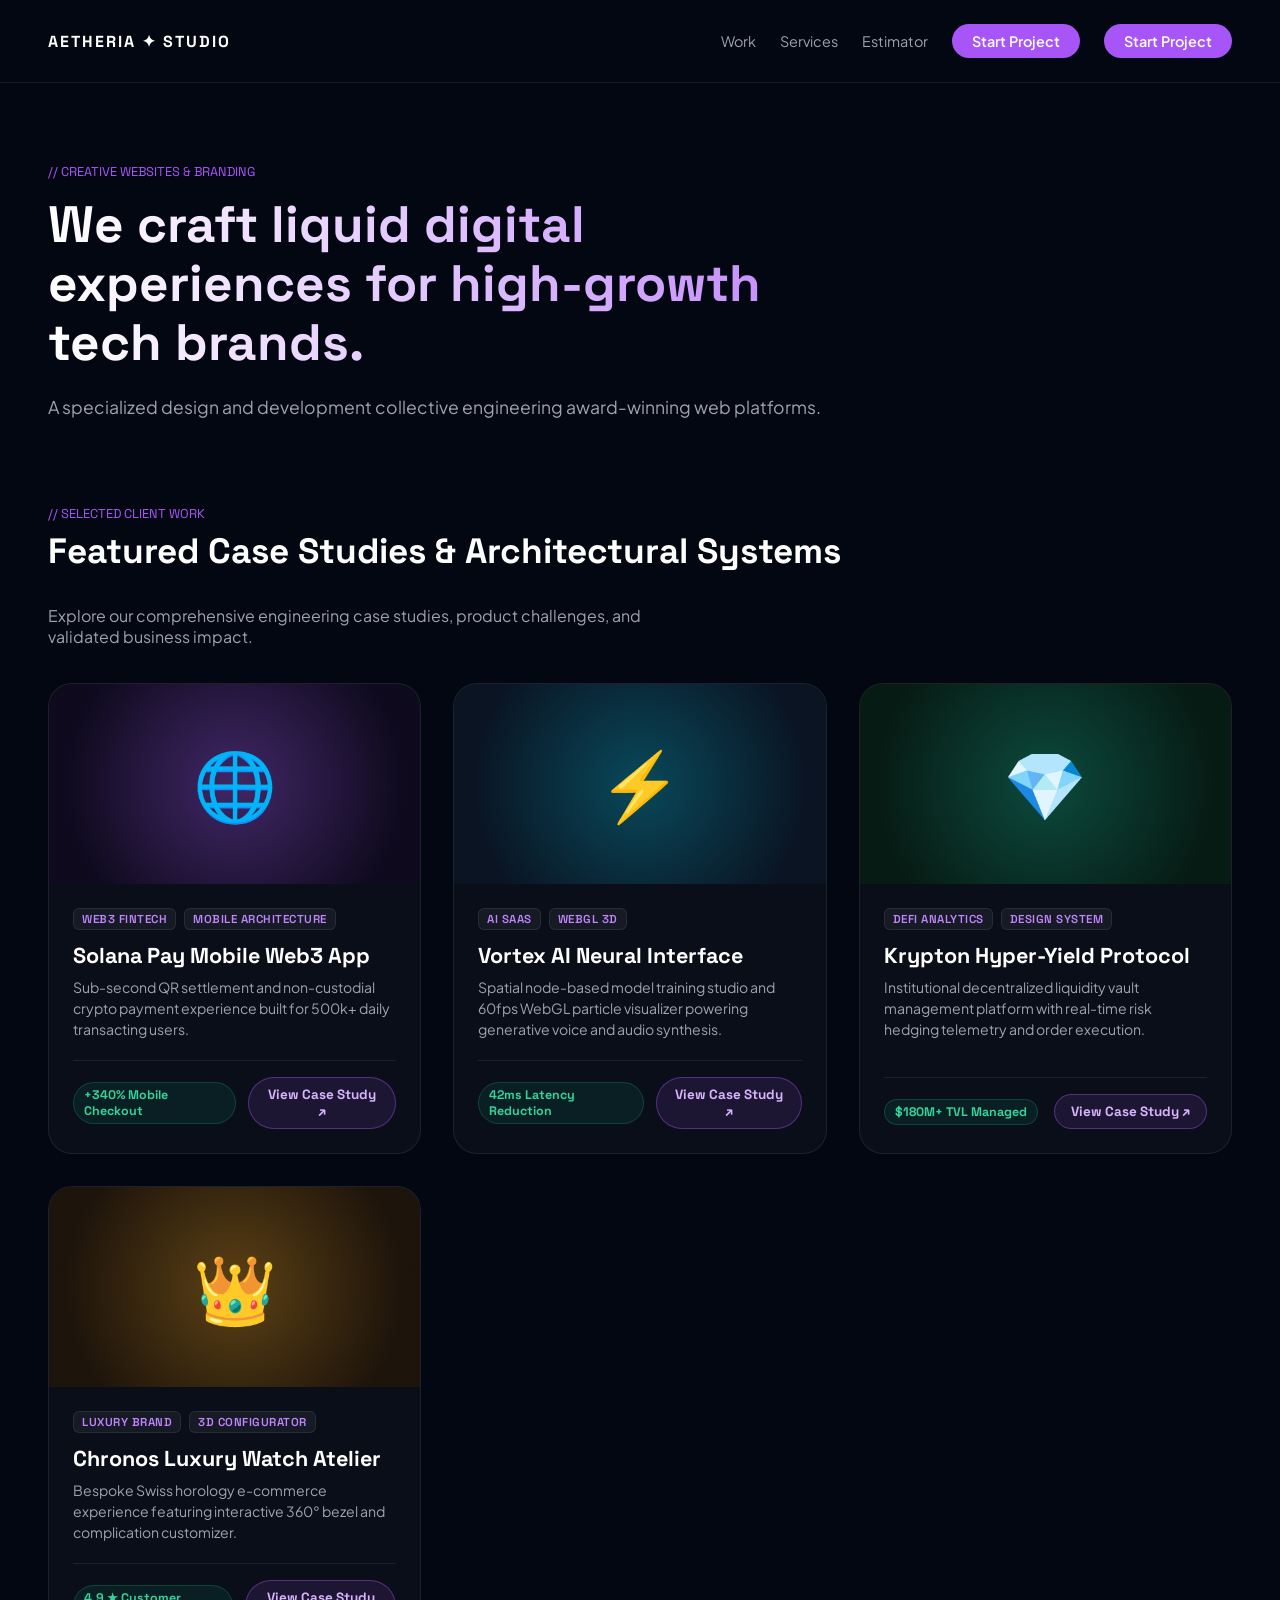
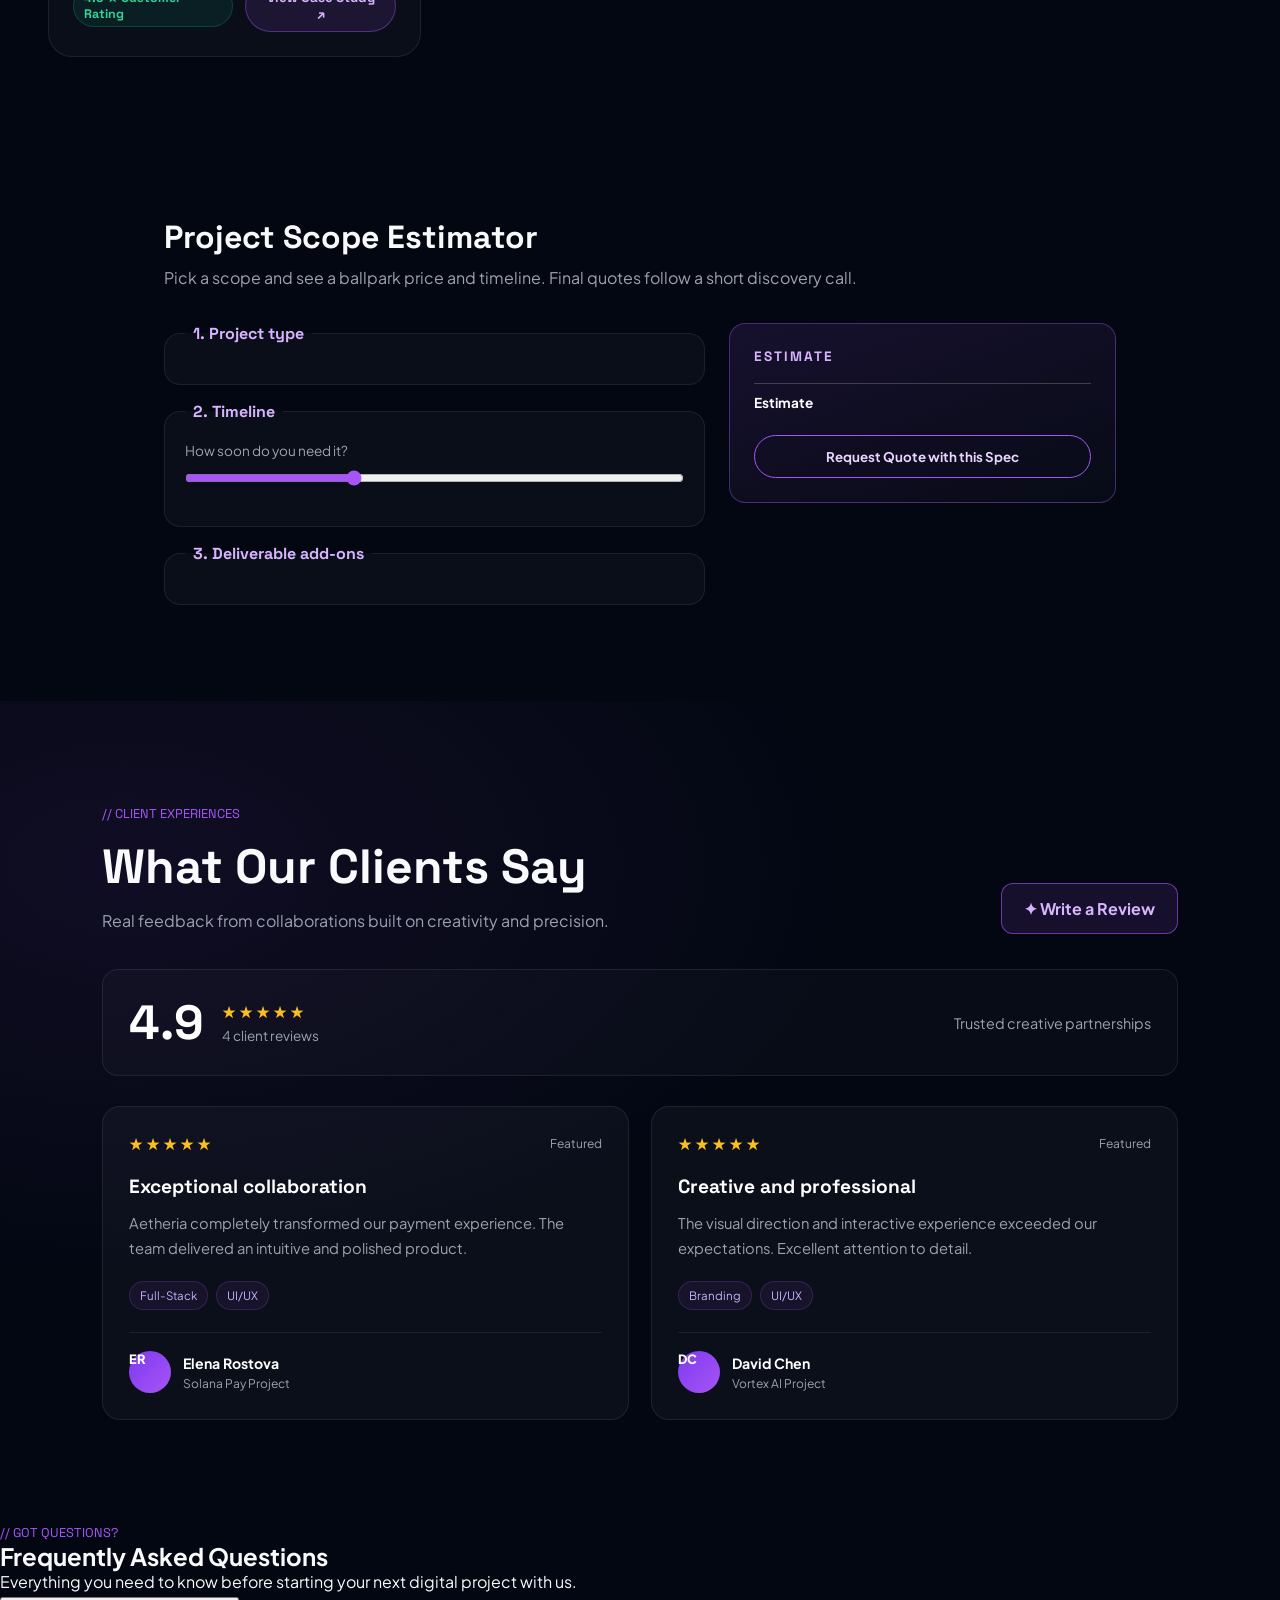
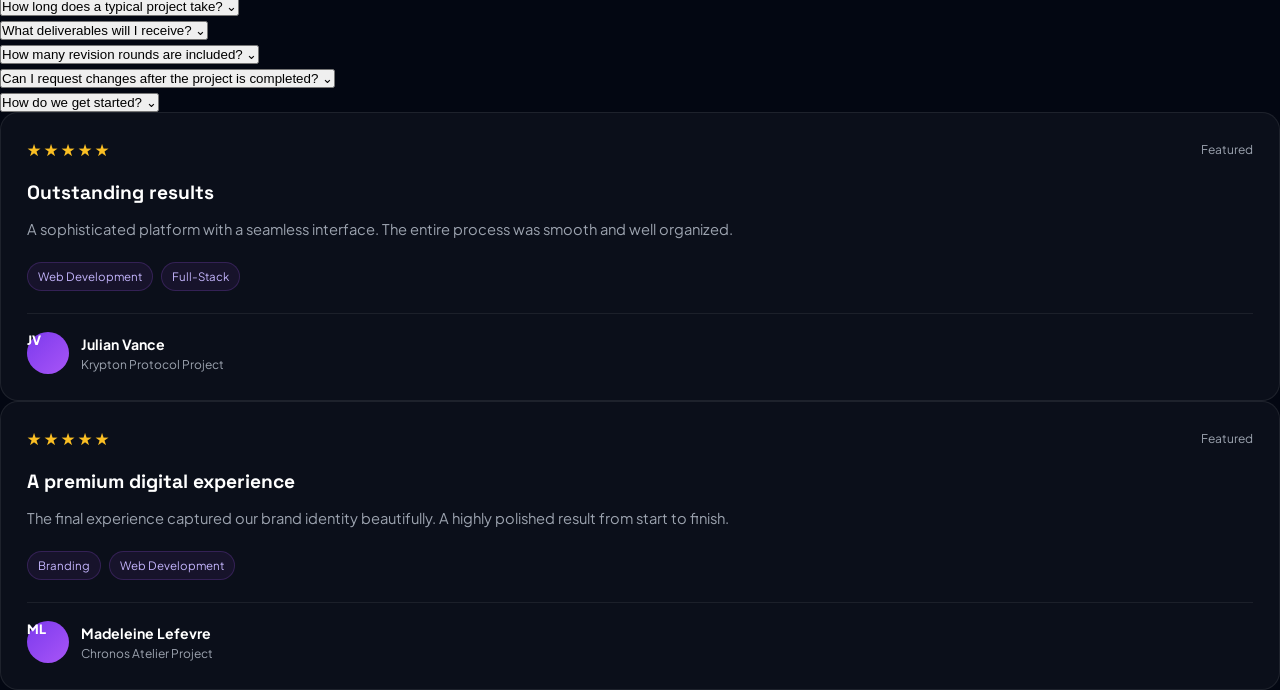
==== commit 5e0d2fc6: "Merge branch 'main' into feat/client-feedback-review-modal" ====
--- a/public/showcase/agency-studio/index.html
+++ b/public/showcase/agency-studio/index.html
@@ -20,168 +20,234 @@
       <a href="#contact" class="cta-btn">Start Project</a>
     </nav>
   </header>
-
   <main>
     <section class="hero">
       <div class="badge">// CREATIVE WEBSITES & BRANDING</div>
       <h1>We craft liquid digital experiences for high-growth tech brands.</h1>
       <p>A specialized design and development collective engineering award-winning web platforms.</p>
     </section>
-
-    <section id="work" class="portfolio">
-      <div class="portfolio-header">
+<section id="work" class="portfolio">
+  <div class="portfolio-header">
+    <div>
+      <span class="badge">// SELECTED CLIENT WORK</span>
+      <h2>Featured Case Studies &amp; Architectural Systems</h2>
+    </div>
+    <p class="portfolio-sub">Explore our comprehensive engineering case studies, product challenges, and validated business impact.</p>
+  </div>
+
+  <div class="grid">
+    <div class="project-card" data-project-id="solana-pay">
+      <div class="project-preview purple-gradient">
+        <span class="preview-icon">🌐</span>
+        <div class="preview-overlay">
+          <span class="preview-badge">Tap to View Case Study</span>
+        </div>
+      </div>
+      <div class="project-meta">
+        <div class="project-tags">
+          <span class="tag">Web3 Fintech</span>
+          <span class="tag">Mobile Architecture</span>
+        </div>
+        <h3>Solana Pay Mobile Web3 App</h3>
+        <p class="project-desc">Sub-second QR settlement and non-custodial crypto payment experience built for 500k+ daily transacting users.</p>
+        <div class="project-action-row">
+          <span class="metric-pill">+340% Mobile Checkout</span>
+          <button type="button" class="view-case-study-btn" data-project="solana-pay" aria-haspopup="dialog">
+            View Case Study ↗
+          </button>
+        </div>
+      </div>
+    </div>
+
+    <div class="project-card" data-project-id="vortex-ai">
+      <div class="project-preview cyan-gradient">
+        <span class="preview-icon">⚡</span>
+        <div class="preview-overlay">
+          <span class="preview-badge">Tap to View Case Study</span>
+        </div>
+      </div>
+      <div class="project-meta">
+        <div class="project-tags">
+          <span class="tag">AI SaaS</span>
+          <span class="tag">WebGL 3D</span>
+        </div>
+        <h3>Vortex AI Neural Interface</h3>
+        <p class="project-desc">Spatial node-based model training studio and 60fps WebGL particle visualizer powering generative voice and audio synthesis.</p>
+        <div class="project-action-row">
+          <span class="metric-pill">42ms Latency Reduction</span>
+          <button type="button" class="view-case-study-btn" data-project="vortex-ai" aria-haspopup="dialog">
+            View Case Study ↗
+          </button>
+        </div>
+      </div>
+    </div>
+
+    <div class="project-card" data-project-id="krypton-protocol">
+      <div class="project-preview emerald-gradient">
+        <span class="preview-icon">💎</span>
+        <div class="preview-overlay">
+          <span class="preview-badge">Tap to View Case Study</span>
+        </div>
+      </div>
+      <div class="project-meta">
+        <div class="project-tags">
+          <span class="tag">DeFi Analytics</span>
+          <span class="tag">Design System</span>
+        </div>
+        <h3>Krypton Hyper-Yield Protocol</h3>
+        <p class="project-desc">Institutional decentralized liquidity vault management platform with real-time risk hedging telemetry and order execution.</p>
+        <div class="project-action-row">
+          <span class="metric-pill">$180M+ TVL Managed</span>
+          <button type="button" class="view-case-study-btn" data-project="krypton-protocol" aria-haspopup="dialog">
+            View Case Study ↗
+          </button>
+        </div>
+      </div>
+    </div>
+
+    <div class="project-card" data-project-id="chronos-atelier">
+      <div class="project-preview gold-gradient">
+        <span class="preview-icon">👑</span>
+        <div class="preview-overlay">
+          <span class="preview-badge">Tap to View Case Study</span>
+        </div>
+      </div>
+      <div class="project-meta">
+        <div class="project-tags">
+          <span class="tag">Luxury Brand</span>
+          <span class="tag">3D Configurator</span>
+        </div>
+        <h3>Chronos Luxury Watch Atelier</h3>
+        <p class="project-desc">Bespoke Swiss horology e-commerce experience featuring interactive 360° bezel and complication customizer.</p>
+        <div class="project-action-row">
+          <span class="metric-pill">4.9 ★ Customer Rating</span>
+          <button type="button" class="view-case-study-btn" data-project="chronos-atelier" aria-haspopup="dialog">
+            View Case Study ↗
+          </button>
+        </div>
+      </div>
+    </div>
+  </div>
+</section>
+
+<section id="estimator" class="estimator" aria-labelledby="estTitle">
+  <h2 id="estTitle">Project Scope Estimator</h2>
+  <p class="est-intro">Pick a scope and see a ballpark price and timeline. Final quotes follow a short discovery call.</p>
+
+  <div class="est-layout">
+    <form class="est-form" id="estForm" onsubmit="return false">
+      <fieldset class="est-group">
+        <legend>1. Project type</legend>
+        <div class="pill-row" id="typeOptions"></div>
+      </fieldset>
+
+      <fieldset class="est-group">
+        <legend>2. Timeline</legend>
+        <label class="est-label" for="urgency">How soon do you need it? <strong id="urgencyLabel"></strong></label>
+        <input type="range" id="urgency" min="0" max="3" step="1" value="1" aria-describedby="urgencyHint" />
+        <div class="range-ticks" aria-hidden="true" id="urgencyTicks"></div>
+        <p class="est-hint" id="urgencyHint"></p>
+      </fieldset>
+
+      <fieldset class="est-group">
+        <legend>3. Deliverable add-ons</legend>
+        <div class="pill-row" id="addonOptions"></div>
+      </fieldset>
+    </form>
+
+    <aside class="invoice" aria-labelledby="invTitle">
+      <h3 id="invTitle">Estimate</h3>
+      <div class="inv-summary" id="invSummary" role="status" aria-live="polite" aria-atomic="true">
+        <div class="inv-range" id="invRange"></div>
+        <div class="inv-weeks" id="invWeeks"></div>
+      </div>
+      <table class="inv-table">
+        <caption class="sr-only">Cost breakdown</caption>
+        <tbody id="invRows"></tbody>
+        <tfoot>
+          <tr><th scope="row">Estimate</th><td id="invTotal"></td></tr>
+        </tfoot>
+      </table>
+      <button type="button" class="quote-btn" id="quoteBtn" aria-expanded="false" aria-controls="quoteBox">Request Quote with this Spec</button>
+
+      <div class="quote-box" id="quoteBox" hidden>
+        <form id="quoteForm" novalidate>
+          <label class="est-label" for="quoteEmail">Your email</label>
+          <input type="email" id="quoteEmail" class="est-input" autocomplete="email" aria-describedby="quoteMsg" required />
+          <button type="submit" class="quote-btn solid">Send request</button>
+        </form>
+        <p class="quote-msg" id="quoteMsg" role="status" aria-live="polite"></p>
+      </div>
+    </aside>
+  </div>
+</section>
+
+<!-- Client Reviews Section -->
+<section class="reviews-section" id="reviews" aria-labelledby="reviewsTitle">
+  <div class="reviews-header">
+    <div>
+      <span class="badge">// CLIENT EXPERIENCES</span>
+      <h2 id="reviewsTitle">What Our Clients Say</h2>
+      <p>Real feedback from collaborations built on creativity and precision.</p>
+    </div>
+
+    <button type="button" class="review-open-btn" id="openReviewModal">
+      ✦ Write a Review
+    </button>
+  </div>
+
+  <div class="review-summary">
+    <div class="review-average">
+      <strong id="averageRating">4.9</strong>
+      <div>
+        <div class="summary-stars" aria-label="Average rating">★★★★★</div>
+        <span id="reviewCount">4 client reviews</span>
+      </div>
+    </div>
+    <span class="review-summary-note">Trusted creative partnerships</span>
+  </div>
+
+  <div class="reviews-grid" id="reviewsGrid">
+    <!-- Initial testimonials -->
+    <article class="review-card">
+      <div class="review-card-top">
+        <span class="review-stars">★★★★★</span>
+        <span class="review-date">Featured</span>
+      </div>
+      <h3>Exceptional collaboration</h3>
+      <p>Aetheria completely transformed our payment experience. The team delivered an intuitive and polished product.</p>
+      <div class="review-tags">
+        <span>Full-Stack</span>
+        <span>UI/UX</span>
+      </div>
+      <div class="review-author">
+        <span class="review-avatar">ER</span>
         <div>
-          <span class="badge">// SELECTED CLIENT WORK</span>
-          <h2>Featured Case Studies &amp; Architectural Systems</h2>
-        </div>
-        <p class="portfolio-sub">Explore our comprehensive engineering case studies, product challenges, and validated business impact.</p>
-      </div>
-
-      <div class="grid">
-        <div class="project-card" data-project-id="solana-pay">
-          <div class="project-preview purple-gradient">
-            <span class="preview-icon">🌐</span>
-            <div class="preview-overlay">
-              <span class="preview-badge">Tap to View Case Study</span>
-            </div>
-          </div>
-          <div class="project-meta">
-            <div class="project-tags">
-              <span class="tag">Web3 Fintech</span>
-              <span class="tag">Mobile Architecture</span>
-            </div>
-            <h3>Solana Pay Mobile Web3 App</h3>
-            <p class="project-desc">Sub-second QR settlement and non-custodial crypto payment experience built for 500k+ daily transacting users.</p>
-            <div class="project-action-row">
-              <span class="metric-pill">+340% Mobile Checkout</span>
-              <button type="button" class="view-case-study-btn" data-project="solana-pay" aria-haspopup="dialog">
-                View Case Study ↗
-              </button>
-            </div>
-          </div>
-        </div>
-
-        <div class="project-card" data-project-id="vortex-ai">
-          <div class="project-preview cyan-gradient">
-            <span class="preview-icon">⚡</span>
-            <div class="preview-overlay">
-              <span class="preview-badge">Tap to View Case Study</span>
-            </div>
-          </div>
-          <div class="project-meta">
-            <div class="project-tags">
-              <span class="tag">AI SaaS</span>
-              <span class="tag">WebGL 3D</span>
-            </div>
-            <h3>Vortex AI Neural Interface</h3>
-            <p class="project-desc">Spatial node-based model training studio and 60fps WebGL particle visualizer powering generative voice and audio synthesis.</p>
-            <div class="project-action-row">
-              <span class="metric-pill">42ms Latency Reduction</span>
-              <button type="button" class="view-case-study-btn" data-project="vortex-ai" aria-haspopup="dialog">
-                View Case Study ↗
-              </button>
-            </div>
-          </div>
-        </div>
-
-        <div class="project-card" data-project-id="krypton-protocol">
-          <div class="project-preview emerald-gradient">
-            <span class="preview-icon">💎</span>
-            <div class="preview-overlay">
-              <span class="preview-badge">Tap to View Case Study</span>
-            </div>
-          </div>
-          <div class="project-meta">
-            <div class="project-tags">
-              <span class="tag">DeFi Analytics</span>
-              <span class="tag">Design System</span>
-            </div>
-            <h3>Krypton Hyper-Yield Protocol</h3>
-            <p class="project-desc">Institutional decentralized liquidity vault management platform with real-time risk hedging telemetry and order execution.</p>
-            <div class="project-action-row">
-              <span class="metric-pill">$180M+ TVL Managed</span>
-              <button type="button" class="view-case-study-btn" data-project="krypton-protocol" aria-haspopup="dialog">
-                View Case Study ↗
-              </button>
-            </div>
-          </div>
-        </div>
-
-        <div class="project-card" data-project-id="chronos-atelier">
-          <div class="project-preview gold-gradient">
-            <span class="preview-icon">👑</span>
-            <div class="preview-overlay">
-              <span class="preview-badge">Tap to View Case Study</span>
-            </div>
-          </div>
-          <div class="project-meta">
-            <div class="project-tags">
-              <span class="tag">Luxury Brand</span>
-              <span class="tag">3D Configurator</span>
-            </div>
-            <h3>Chronos Luxury Watch Atelier</h3>
-            <p class="project-desc">Bespoke Swiss horology e-commerce experience featuring interactive 360° bezel and complication customizer.</p>
-            <div class="project-action-row">
-              <span class="metric-pill">4.9 ★ Customer Rating</span>
-              <button type="button" class="view-case-study-btn" data-project="chronos-atelier" aria-haspopup="dialog">
-                View Case Study ↗
-              </button>
-            </div>
-          </div>
-        </div>
-      </div>
-    </section>
-
-    <section id="estimator" class="estimator" aria-labelledby="estTitle">
-      <h2 id="estTitle">Project Scope Estimator</h2>
-      <p class="est-intro">Pick a scope and see a ballpark price and timeline. Final quotes follow a short discovery call.</p>
-
-      <div class="est-layout">
-        <form class="est-form" id="estForm" onsubmit="return false">
-          <fieldset class="est-group">
-            <legend>1. Project type</legend>
-            <div class="pill-row" id="typeOptions"></div>
-          </fieldset>
-
-          <fieldset class="est-group">
-            <legend>2. Timeline</legend>
-            <label class="est-label" for="urgency">How soon do you need it? <strong id="urgencyLabel"></strong></label>
-            <input type="range" id="urgency" min="0" max="3" step="1" value="1" aria-describedby="urgencyHint" />
-            <div class="range-ticks" aria-hidden="true" id="urgencyTicks"></div>
-            <p class="est-hint" id="urgencyHint"></p>
-          </fieldset>
-
-          <fieldset class="est-group">
-            <legend>3. Deliverable add-ons</legend>
-            <div class="pill-row" id="addonOptions"></div>
-          </fieldset>
-        </form>
-
-        <aside class="invoice" aria-labelledby="invTitle">
-          <h3 id="invTitle">Estimate</h3>
-          <div class="inv-summary" id="invSummary" role="status" aria-live="polite" aria-atomic="true">
-            <div class="inv-range" id="invRange"></div>
-            <div class="inv-weeks" id="invWeeks"></div>
-          </div>
-          <table class="inv-table">
-            <caption class="sr-only">Cost breakdown</caption>
-            <tbody id="invRows"></tbody>
-            <tfoot>
-              <tr><th scope="row">Estimate</th><td id="invTotal"></td></tr>
-            </tfoot>
-          </table>
-          <button type="button" class="quote-btn" id="quoteBtn" aria-expanded="false" aria-controls="quoteBox">Request Quote with this Spec</button>
-
-          <div class="quote-box" id="quoteBox" hidden>
-            <form id="quoteForm" novalidate>
-              <label class="est-label" for="quoteEmail">Your email</label>
-              <input type="email" id="quoteEmail" class="est-input" autocomplete="email" aria-describedby="quoteMsg" required />
-              <button type="submit" class="quote-btn solid">Send request</button>
-            </form>
-            <p class="quote-msg" id="quoteMsg" role="status" aria-live="polite"></p>
-          </div>
-        </aside>
-      </div>
+          <strong>Elena Rostova</strong>
+          <span>Solana Pay Project</span>
+        </div>
+      </div>
+    </article>
+
+    <article class="review-card">
+      <div class="review-card-top">
+        <span class="review-stars">★★★★★</span>
+        <span class="review-date">Featured</span>
+      </div>
+      <h3>Creative and professional</h3>
+      <p>The visual direction and interactive experience exceeded our expectations. Excellent attention to detail.</p>
+      <div class="review-tags">
+        <span>Branding</span>
+        <span>UI/UX</span>
+      </div>
+      <div class="review-author">
+        <span class="review-avatar">DC</span>
+        <div>
+          <strong>David Chen</strong>
+          <span>Vortex AI Project</span>
+        </div>
+      </div>
+    </article>
     </section>
     <!-- Client FAQ Accordion -->
     <section id="faq" class="faq-section" aria-labelledby="faqTitle">
@@ -336,6 +402,48 @@
     </section>
   </main>
 
+    <article class="review-card">
+      <div class="review-card-top">
+        <span class="review-stars">★★★★★</span>
+        <span class="review-date">Featured</span>
+      </div>
+      <h3>Outstanding results</h3>
+      <p>A sophisticated platform with a seamless interface. The entire process was smooth and well organized.</p>
+      <div class="review-tags">
+        <span>Web Development</span>
+        <span>Full-Stack</span>
+      </div>
+      <div class="review-author">
+        <span class="review-avatar">JV</span>
+        <div>
+          <strong>Julian Vance</strong>
+          <span>Krypton Protocol Project</span>
+        </div>
+      </div>
+    </article>
+
+    <article class="review-card">
+      <div class="review-card-top">
+        <span class="review-stars">★★★★★</span>
+        <span class="review-date">Featured</span>
+      </div>
+      <h3>A premium digital experience</h3>
+      <p>The final experience captured our brand identity beautifully. A highly polished result from start to finish.</p>
+      <div class="review-tags">
+        <span>Branding</span>
+        <span>Web Development</span>
+      </div>
+      <div class="review-author">
+        <span class="review-avatar">ML</span>
+        <div>
+          <strong>Madeleine Lefevre</strong>
+          <span>Chronos Atelier Project</span>
+        </div>
+      </div>
+    </article>
+  </div>
+</section>
+  </main>
   <!-- Project Case Study Sliding Modal Drawer -->
   <div class="case-study-drawer-overlay" id="caseStudyDrawerOverlay" aria-hidden="true" hidden>
     <aside class="case-study-drawer" id="caseStudyDrawer" role="dialog" aria-modal="true" aria-labelledby="csDrawerTitle" tabindex="-1">
@@ -349,76 +457,145 @@
         </button>
       </div>
 
-      <div class="drawer-scroll-body">
-        <div class="drawer-intro">
-          <h2 class="drawer-title" id="csDrawerTitle">Solana Pay Mobile Web3 App</h2>
-          <p class="drawer-tagline" id="csDrawerTagline">Frictionless micropayments architecture &amp; high-throughput mobile wallet experience.</p>
-        </div>
-
-        <!-- Interactive Image Gallery Carousel -->
-        <div class="drawer-gallery" aria-label="Project Visual Gallery">
-          <div class="gallery-viewport" id="galleryViewport">
-            <!-- Injected by script.js -->
-          </div>
-          <div class="gallery-controls">
-            <button type="button" class="gallery-nav-btn prev" id="galleryPrevBtn" aria-label="Previous Slide">‹</button>
-            <div class="gallery-dots" id="galleryDots" role="tablist" aria-label="Gallery Slides"></div>
-            <button type="button" class="gallery-nav-btn next" id="galleryNextBtn" aria-label="Next Slide">›</button>
-          </div>
-          <div class="gallery-caption-bar">
-            <span class="gallery-caption" id="galleryCaption">Slide 1: Primary Mobile Wallet Flow</span>
-          </div>
-        </div>
-
-        <!-- Project Meta Tags -->
-        <div class="drawer-tags-wrap" id="csDrawerTags"></div>
-
-        <!-- Executive Challenge & Strategic Solution -->
-        <div class="drawer-narrative-grid">
-          <div class="drawer-card">
-            <div class="drawer-card-icon">⚡</div>
-            <h3>The Challenge</h3>
-            <p id="csDrawerChallenge"></p>
-          </div>
-
-          <div class="drawer-card">
-            <div class="drawer-card-icon">✦</div>
-            <h3>Strategic Solution</h3>
-            <p id="csDrawerSolution"></p>
-          </div>
-        </div>
-
-        <!-- Impact & Key Results Metrics -->
-        <div class="drawer-metrics-section">
-          <h3>Impact &amp; Key Business Metrics</h3>
-          <div class="metrics-grid" id="csDrawerMetrics"></div>
-        </div>
-
-        <!-- Client Testimonial & Quote Card -->
-        <div class="drawer-quote-card">
-          <div class="quote-mark">“</div>
-          <blockquote class="quote-text" id="csDrawerQuote"></blockquote>
-          <div class="quote-author">
-            <div class="author-avatar" id="csDrawerAuthorAvatar">👤</div>
-            <div class="author-info">
-              <span class="author-name" id="csDrawerAuthorName"></span>
-              <span class="author-role" id="csDrawerAuthorRole"></span>
-            </div>
-          </div>
-        </div>
-      </div>
-
-      <div class="drawer-footer">
-        <button type="button" class="drawer-action-btn primary" id="csDrawerEstimateBtn">
-          Estimate Similar Project ✦
-        </button>
-        <button type="button" class="drawer-action-btn secondary" id="csDrawerCloseFooterBtn">
-          Close Case Study
-        </button>
-      </div>
-    </aside>
-  </div>
-
+```
+  <div class="drawer-scroll-body">
+    <div class="drawer-intro">
+      <h2 class="drawer-title" id="csDrawerTitle">Solana Pay Mobile Web3 App</h2>
+      <p class="drawer-tagline" id="csDrawerTagline">Frictionless micropayments architecture &amp; high-throughput mobile wallet experience.</p>
+    </div>
+
+    <!-- Interactive Image Gallery Carousel -->
+    <div class="drawer-gallery" aria-label="Project Visual Gallery">
+      <div class="gallery-viewport" id="galleryViewport">
+        <!-- Injected by script.js -->
+      </div>
+      <div class="gallery-controls">
+        <button type="button" class="gallery-nav-btn prev" id="galleryPrevBtn" aria-label="Previous Slide">‹</button>
+        <div class="gallery-dots" id="galleryDots" role="tablist" aria-label="Gallery Slides"></div>
+        <button type="button" class="gallery-nav-btn next" id="galleryNextBtn" aria-label="Next Slide">›</button>
+      </div>
+      <div class="gallery-caption-bar">
+        <span class="gallery-caption" id="galleryCaption">Slide 1: Primary Mobile Wallet Flow</span>
+      </div>
+    </div>
+
+    <!-- Project Meta Tags -->
+    <div class="drawer-tags-wrap" id="csDrawerTags"></div>
+
+    <!-- Executive Challenge & Strategic Solution -->
+    <div class="drawer-narrative-grid">
+      <div class="drawer-card">
+        <div class="drawer-card-icon">⚡</div>
+        <h3>The Challenge</h3>
+        <p id="csDrawerChallenge"></p>
+      </div>
+
+      <div class="drawer-card">
+        <div class="drawer-card-icon">✦</div>
+        <h3>Strategic Solution</h3>
+        <p id="csDrawerSolution"></p>
+      </div>
+    </div>
+
+    <!-- Impact & Key Results Metrics -->
+    <div class="drawer-metrics-section">
+      <h3>Impact &amp; Key Business Metrics</h3>
+      <div class="metrics-grid" id="csDrawerMetrics"></div>
+    </div>
+
+    <!-- Client Testimonial & Quote Card -->
+    <div class="drawer-quote-card">
+      <div class="quote-mark">“</div>
+      <blockquote class="quote-text" id="csDrawerQuote"></blockquote>
+      <div class="quote-author">
+        <div class="author-avatar" id="csDrawerAuthorAvatar">👤</div>
+        <div class="author-info">
+          <span class="author-name" id="csDrawerAuthorName"></span>
+          <span class="author-role" id="csDrawerAuthorRole"></span>
+        </div>
+      </div>
+    </div>
+  </div>
+
+  <div class="drawer-footer">
+    <button type="button" class="drawer-action-btn primary" id="csDrawerEstimateBtn">
+      Estimate Similar Project ✦
+    </button>
+    <button type="button" class="drawer-action-btn secondary" id="csDrawerCloseFooterBtn">
+      Close Case Study
+    </button>
+  </div>
+</aside>
+  </div>
+  <!-- Client Review Submission Modal -->
+  <div class="review-modal-overlay" id="reviewModalOverlay" hidden>
+    <section class="review-modal" id="reviewModal"
+      role="dialog" aria-modal="true"
+      aria-labelledby="reviewModalTitle" tabindex="-1">
+  <div class="review-modal-header">
+    <div>
+      <span class="badge">// SHARE YOUR EXPERIENCE</span>
+      <h2 id="reviewModalTitle">Write a Review</h2>
+      <p>Tell us about your experience working with Aetheria.</p>
+    </div>
+    <button type="button" class="review-close-btn"
+      id="closeReviewModal" aria-label="Close review form">✕</button>
+  </div>
+
+  <form id="reviewForm" novalidate>
+    <div class="review-form-group">
+      <label for="reviewClientName">Your Name</label>
+      <input type="text" id="reviewClientName"
+        placeholder="Enter your name" maxlength="50" required>
+    </div>
+
+    <div class="review-form-group">
+      <label>Your Rating</label>
+      <div class="star-selector" id="starSelector">
+        <button type="button" class="rating-star" data-rating="1" aria-label="1 star">★</button>
+        <button type="button" class="rating-star" data-rating="2" aria-label="2 stars">★</button>
+        <button type="button" class="rating-star" data-rating="3" aria-label="3 stars">★</button>
+        <button type="button" class="rating-star" data-rating="4" aria-label="4 stars">★</button>
+        <button type="button" class="rating-star" data-rating="5" aria-label="5 stars">★</button>
+      </div>
+      <span id="ratingLabel">Select a rating</span>
+    </div>
+
+    <div class="review-form-group">
+      <label>Project Categories</label>
+      <div class="review-tag-selector" id="reviewTagSelector">
+        <button type="button" class="review-tag-option" data-tag="Branding" aria-pressed="false">Branding</button>
+        <button type="button" class="review-tag-option" data-tag="Full-Stack" aria-pressed="false">Full-Stack</button>
+        <button type="button" class="review-tag-option" data-tag="UI/UX" aria-pressed="false">UI/UX</button>
+        <button type="button" class="review-tag-option" data-tag="Web Development" aria-pressed="false">Web Development</button>
+        <button type="button" class="review-tag-option" data-tag="E-commerce" aria-pressed="false">E-commerce</button>
+        <button type="button" class="review-tag-option" data-tag="Other" aria-pressed="false">Other</button>
+      </div>
+    </div>
+
+    <div class="review-form-group">
+      <label for="reviewTitle">Review Title</label>
+      <input type="text" id="reviewTitle"
+        placeholder="Summarize your experience" maxlength="70" required>
+    </div>
+
+    <div class="review-form-group">
+      <label for="reviewMessage">Your Review</label>
+      <textarea id="reviewMessage" rows="4"
+        maxlength="500" placeholder="Share your feedback..." required></textarea>
+      <span class="review-char-count"><span id="reviewCharCount">0</span>/500</span>
+    </div>
+
+    <p id="reviewFormMessage" class="review-form-message"
+      role="status" aria-live="polite"></p>
+
+    <div class="review-form-actions">
+      <button type="button" class="review-cancel-btn" id="cancelReviewBtn">Cancel</button>
+      <button type="submit" class="review-submit-btn">Submit Review ✦</button>
+    </div>
+  </form>
+</section>
+  </div>
   <script src="script.js"></script>
 </body>
 </html>
--- a/public/showcase/agency-studio/styles.css
+++ b/public/showcase/agency-studio/styles.css
@@ -936,6 +936,489 @@
 }
 .nav-links a:focus-visible, .cta-btn:focus-visible { border-radius: 4px; }
 
+/*CLIENT REVIEWS SECTION */
+
+.reviews-section {
+  padding: 100px 8%;
+  background:
+    radial-gradient(ellipse at 10% 20%, rgba(168, 85, 247, 0.08), transparent 45%),
+    var(--bg);
+}
+
+.reviews-header {
+  display: flex;
+  justify-content: space-between;
+  align-items: flex-end;
+  gap: 30px;
+  margin-bottom: 35px;
+}
+
+.reviews-header h2 {
+  margin: 14px 0 10px;
+  font-family: 'Space Grotesk', sans-serif;
+  font-size: clamp(2rem, 4vw, 3rem);
+  color: var(--text, #f9fafb);
+}
+
+.reviews-header p {
+  color: #9ca3af;
+  line-height: 1.7;
+}
+
+.review-open-btn {
+  flex-shrink: 0;
+  padding: 14px 22px;
+  border: 1px solid rgba(168, 85, 247, 0.6);
+  border-radius: 12px;
+  background: rgba(168, 85, 247, 0.12);
+  color: #d8b4fe;
+  font: inherit;
+  font-weight: 700;
+  cursor: pointer;
+  transition: 0.25s ease;
+}
+
+.review-open-btn:hover {
+  background: #a855f7;
+  color: #fff;
+  transform: translateY(-3px);
+  box-shadow: 0 8px 25px rgba(168, 85, 247, 0.2);
+}
+
+.review-summary {
+  display: flex;
+  justify-content: space-between;
+  align-items: center;
+  flex-wrap: wrap;
+  gap: 20px;
+  padding: 22px 26px;
+  margin-bottom: 30px;
+  border: 1px solid rgba(255, 255, 255, 0.08);
+  border-radius: 16px;
+  background: rgba(255, 255, 255, 0.025);
+}
+
+.review-average {
+  display: flex;
+  align-items: center;
+  gap: 18px;
+}
+
+.review-average > strong {
+  font-family: 'Space Grotesk', sans-serif;
+  font-size: 3rem;
+  color: #fff;
+}
+
+.summary-stars,
+.review-stars {
+  color: #fbbf24;
+  letter-spacing: 3px;
+}
+
+.review-average span {
+  display: block;
+  margin-top: 5px;
+  color: #9ca3af;
+  font-size: 0.85rem;
+}
+
+.review-summary-note {
+  color: #9ca3af;
+  font-size: 0.9rem;
+}
+
+.reviews-grid {
+  display: grid;
+  grid-template-columns: repeat(2, minmax(0, 1fr));
+  gap: 22px;
+}
+
+.review-card {
+  display: flex;
+  flex-direction: column;
+  padding: 26px;
+  min-height: 260px;
+  border: 1px solid rgba(255, 255, 255, 0.08);
+  border-radius: 18px;
+  background: rgba(255, 255, 255, 0.035);
+  transition: transform 0.25s ease, border-color 0.25s ease;
+}
+
+.review-card:hover {
+  transform: translateY(-5px);
+  border-color: rgba(168, 85, 247, 0.45);
+}
+
+.review-card-top {
+  display: flex;
+  justify-content: space-between;
+  align-items: center;
+  gap: 12px;
+  margin-bottom: 20px;
+}
+
+.review-date {
+  color: #9ca3af;
+  font-size: 0.75rem;
+}
+
+.review-card h3 {
+  margin: 0 0 12px;
+  color: #fff;
+  font-family: 'Space Grotesk', sans-serif;
+  font-size: 1.2rem;
+}
+
+.review-card > p {
+  margin: 0 0 20px;
+  color: #9ca3af;
+  line-height: 1.7;
+  font-size: 0.92rem;
+  overflow-wrap: anywhere;
+}
+
+.review-tags {
+  display: flex;
+  flex-wrap: wrap;
+  gap: 8px;
+  margin-bottom: 22px;
+}
+
+.review-tags span {
+  padding: 6px 10px;
+  border: 1px solid rgba(168, 85, 247, 0.2);
+  border-radius: 20px;
+  background: rgba(168, 85, 247, 0.08);
+  color: #c4b5fd;
+  font-size: 0.72rem;
+}
+
+.review-author {
+  display: flex;
+  align-items: center;
+  gap: 12px;
+  margin-top: auto;
+  padding-top: 18px;
+  border-top: 1px solid rgba(255, 255, 255, 0.07);
+}
+
+.review-avatar {
+  display: grid;
+  place-items: center;
+  width: 42px;
+  height: 42px;
+  flex-shrink: 0;
+  border-radius: 50%;
+  background: linear-gradient(135deg, #7c3aed, #a855f7);
+  color: #fff;
+  font-weight: 800;
+  font-size: 0.8rem;
+}
+
+.review-author strong,
+.review-author span {
+  display: block;
+}
+
+.review-author strong {
+  color: #fff;
+  font-size: 0.88rem;
+}
+
+.review-author div > span {
+  margin-top: 4px;
+  color: #9ca3af;
+  font-size: 0.75rem;
+}
+
+
+/* =========================================
+   REVIEW MODAL OVERLAY
+========================================= */
+
+.review-modal-overlay[hidden] {
+  display: none !important;
+}
+
+.review-modal-overlay {
+  position: fixed;
+  inset: 0;
+  z-index: 1200;
+  display: flex;
+  justify-content: center;
+  align-items: center;
+  padding: 24px;
+  background: rgba(3, 7, 18, 0.85);
+  backdrop-filter: blur(12px);
+  -webkit-backdrop-filter: blur(12px);
+  overflow-y: auto;
+}
+
+.review-modal {
+  position: relative;
+  width: 100%;
+  max-width: 600px;
+  max-height: calc(100vh - 48px);
+  overflow-y: auto;
+  padding: 34px;
+  border: 1px solid rgba(168, 85, 247, 0.3);
+  border-radius: 22px;
+  background: #0b1020;
+  color: #f9fafb;
+  box-shadow: 0 25px 80px rgba(0, 0, 0, 0.55);
+  animation: reviewModalIn 0.25s ease;
+}
+
+@keyframes reviewModalIn {
+  from {
+    opacity: 0;
+    transform: translateY(18px) scale(0.98);
+  }
+  to {
+    opacity: 1;
+    transform: translateY(0) scale(1);
+  }
+}
+
+.review-modal-header {
+  display: flex;
+  justify-content: space-between;
+  align-items: flex-start;
+  gap: 20px;
+  margin-bottom: 28px;
+}
+
+.review-modal-header h2 {
+  margin: 12px 0 8px;
+  font-family: 'Space Grotesk', sans-serif;
+  font-size: 2rem;
+}
+
+.review-modal-header p {
+  color: #9ca3af;
+  font-size: 0.9rem;
+  line-height: 1.6;
+}
+
+.review-close-btn {
+  display: grid;
+  place-items: center;
+  width: 38px;
+  height: 38px;
+  flex-shrink: 0;
+  border: 1px solid rgba(255, 255, 255, 0.12);
+  border-radius: 10px;
+  background: rgba(255, 255, 255, 0.05);
+  color: #fff;
+  font-size: 1.1rem;
+  cursor: pointer;
+  transition: 0.2s ease;
+}
+
+.review-close-btn:hover {
+  background: rgba(239, 68, 68, 0.15);
+  border-color: #ef4444;
+}
+
+
+/* =========================================
+   REVIEW FORM
+========================================= */
+
+.review-form-group {
+  margin-bottom: 23px;
+}
+
+.review-form-group > label {
+  display: block;
+  margin-bottom: 10px;
+  color: #e5e7eb;
+  font-size: 0.9rem;
+  font-weight: 700;
+}
+
+.review-form-group input,
+.review-form-group textarea {
+  display: block;
+  width: 100%;
+  padding: 13px 15px;
+  border: 1px solid rgba(255, 255, 255, 0.12);
+  border-radius: 10px;
+  outline: none;
+  background: rgba(255, 255, 255, 0.045);
+  color: #fff;
+  font: inherit;
+  font-size: 0.9rem;
+  transition: border-color 0.2s ease, box-shadow 0.2s ease;
+}
+
+.review-form-group input::placeholder,
+.review-form-group textarea::placeholder {
+  color: #6b7280;
+}
+
+.review-form-group input:focus,
+.review-form-group textarea:focus {
+  border-color: #a855f7;
+  box-shadow: 0 0 0 3px rgba(168, 85, 247, 0.12);
+}
+
+.review-form-group textarea {
+  resize: vertical;
+  min-height: 110px;
+}
+
+.star-selector {
+  display: flex;
+  gap: 8px;
+  margin-bottom: 8px;
+}
+
+.rating-star {
+  padding: 0;
+  border: none;
+  background: transparent;
+  color: #4b5563;
+  font-size: 2rem;
+  cursor: pointer;
+  transition: color 0.2s ease, transform 0.2s ease;
+}
+
+.rating-star:hover {
+  transform: scale(1.2);
+}
+
+.rating-star.active,
+.rating-star.hovered {
+  color: #fbbf24;
+}
+
+#ratingLabel {
+  color: #9ca3af;
+  font-size: 0.8rem;
+}
+
+.review-tag-selector {
+  display: flex;
+  flex-wrap: wrap;
+  gap: 9px;
+}
+
+.review-tag-option {
+  padding: 9px 14px;
+  border: 1px solid rgba(255, 255, 255, 0.12);
+  border-radius: 25px;
+  background: rgba(255, 255, 255, 0.04);
+  color: #d1d5db;
+  font: inherit;
+  font-size: 0.8rem;
+  cursor: pointer;
+  transition: 0.2s ease;
+}
+
+.review-tag-option:hover {
+  border-color: #a855f7;
+  color: #fff;
+}
+
+.review-tag-option.selected {
+  border-color: #a855f7;
+  background: rgba(168, 85, 247, 0.18);
+  color: #d8b4fe;
+}
+
+.review-char-count {
+  display: block;
+  margin-top: 7px;
+  color: #9ca3af;
+  font-size: 0.75rem;
+  text-align: right;
+}
+
+.review-form-message {
+  min-height: 20px;
+  margin: 0 0 12px;
+  color: #fca5a5;
+  font-size: 0.85rem;
+}
+
+.review-form-message.success {
+  color: #86efac;
+}
+
+.review-form-actions {
+  display: flex;
+  justify-content: flex-end;
+  gap: 12px;
+  padding-top: 12px;
+}
+
+.review-cancel-btn,
+.review-submit-btn {
+  padding: 12px 19px;
+  border-radius: 10px;
+  font: inherit;
+  font-size: 0.88rem;
+  font-weight: 700;
+  cursor: pointer;
+  transition: 0.2s ease;
+}
+
+.review-cancel-btn {
+  border: 1px solid rgba(255, 255, 255, 0.15);
+  background: transparent;
+  color: #d1d5db;
+}
+
+.review-cancel-btn:hover {
+  background: rgba(255, 255, 255, 0.08);
+}
+
+.review-submit-btn {
+  border: 1px solid #a855f7;
+  background: linear-gradient(135deg, #7c3aed, #a855f7);
+  color: #fff;
+}
+
+.review-submit-btn:hover {
+  transform: translateY(-2px);
+  box-shadow: 0 8px 20px rgba(168, 85, 247, 0.25);
+}
+
+
+/* =========================================
+   ACCESSIBILITY & RESPONSIVE DESIGN
+========================================= */
+
+.reviews-section button:focus-visible,
+.review-modal button:focus-visible {
+  outline: 2px solid #c084fc;
+  outline-offset: 4px;
+}
+
+@media (max-width: 768px) {
+  .reviews-section {
+    padding: 70px 6%;
+  }
+
+  .reviews-header {
+    align-items: flex-start;
+    flex-direction: column;
+  }
+
+  .reviews-grid {
+    grid-template-columns: 1fr;
+  }
+
+  .review-summary {
+    align-items: flex-start;
+    flex-direction: column;
+  }
+
+  .review-modal {
+    padding: 25px;
+  }
 /*CLIENT FAQ ACCORDION*/
 
 .faq-section {
@@ -1097,6 +1580,31 @@
 }
 
 @media (max-width: 480px) {
+  .review-modal-overlay {
+    padding: 12px;
+  }
+
+  .review-modal {
+    max-height: calc(100vh - 24px);
+    padding: 20px;
+    border-radius: 16px;
+  }
+
+  .review-modal-header h2 {
+    font-size: 1.6rem;
+  }
+
+  .review-form-actions {
+    flex-direction: column-reverse;
+  }
+
+  .review-cancel-btn,
+  .review-submit-btn {
+    width: 100%;
+  }
+
+  .review-average > strong {
+    font-size: 2.4rem;
   .faq-section {
     padding: 60px 5%;
   }
@@ -1113,6 +1621,29 @@
 }
 
 @media (prefers-reduced-motion: reduce) {
+  .review-modal,
+  .review-card,
+  .review-open-btn,
+  .rating-star {
+    animation: none;
+    transition: none;
+  }
+}
+
+/* Fix review avatar initials alignment */
+.review-avatar {
+  display: inline-flex !important;
+  align-items: center;
+  justify-content: center;
+  flex: 0 0 58px;
+  width: 58px;
+  height: 58px;
+  padding: 0;
+  line-height: 1;
+  text-align: center;
+  overflow: hidden;
+  box-sizing: border-box;
+}
   .faq-item,
   .faq-chevron,
   .faq-answer,
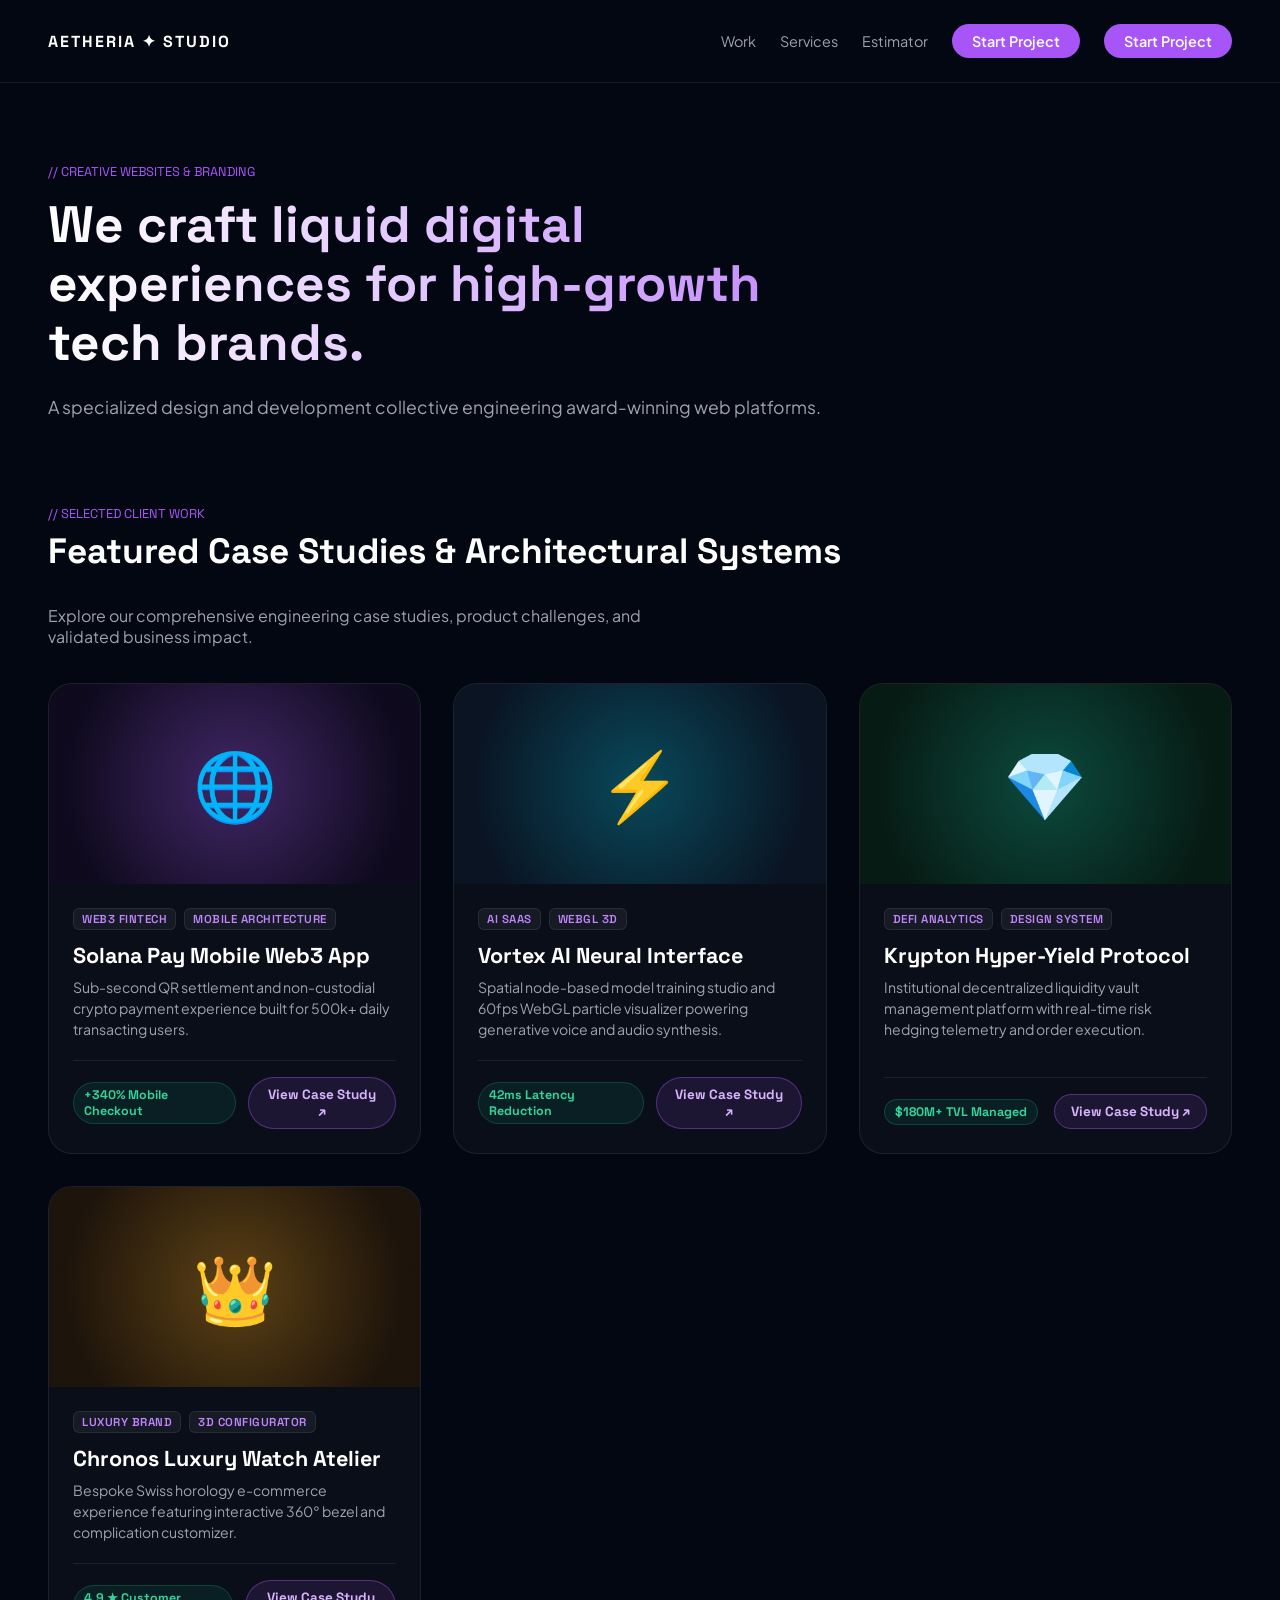
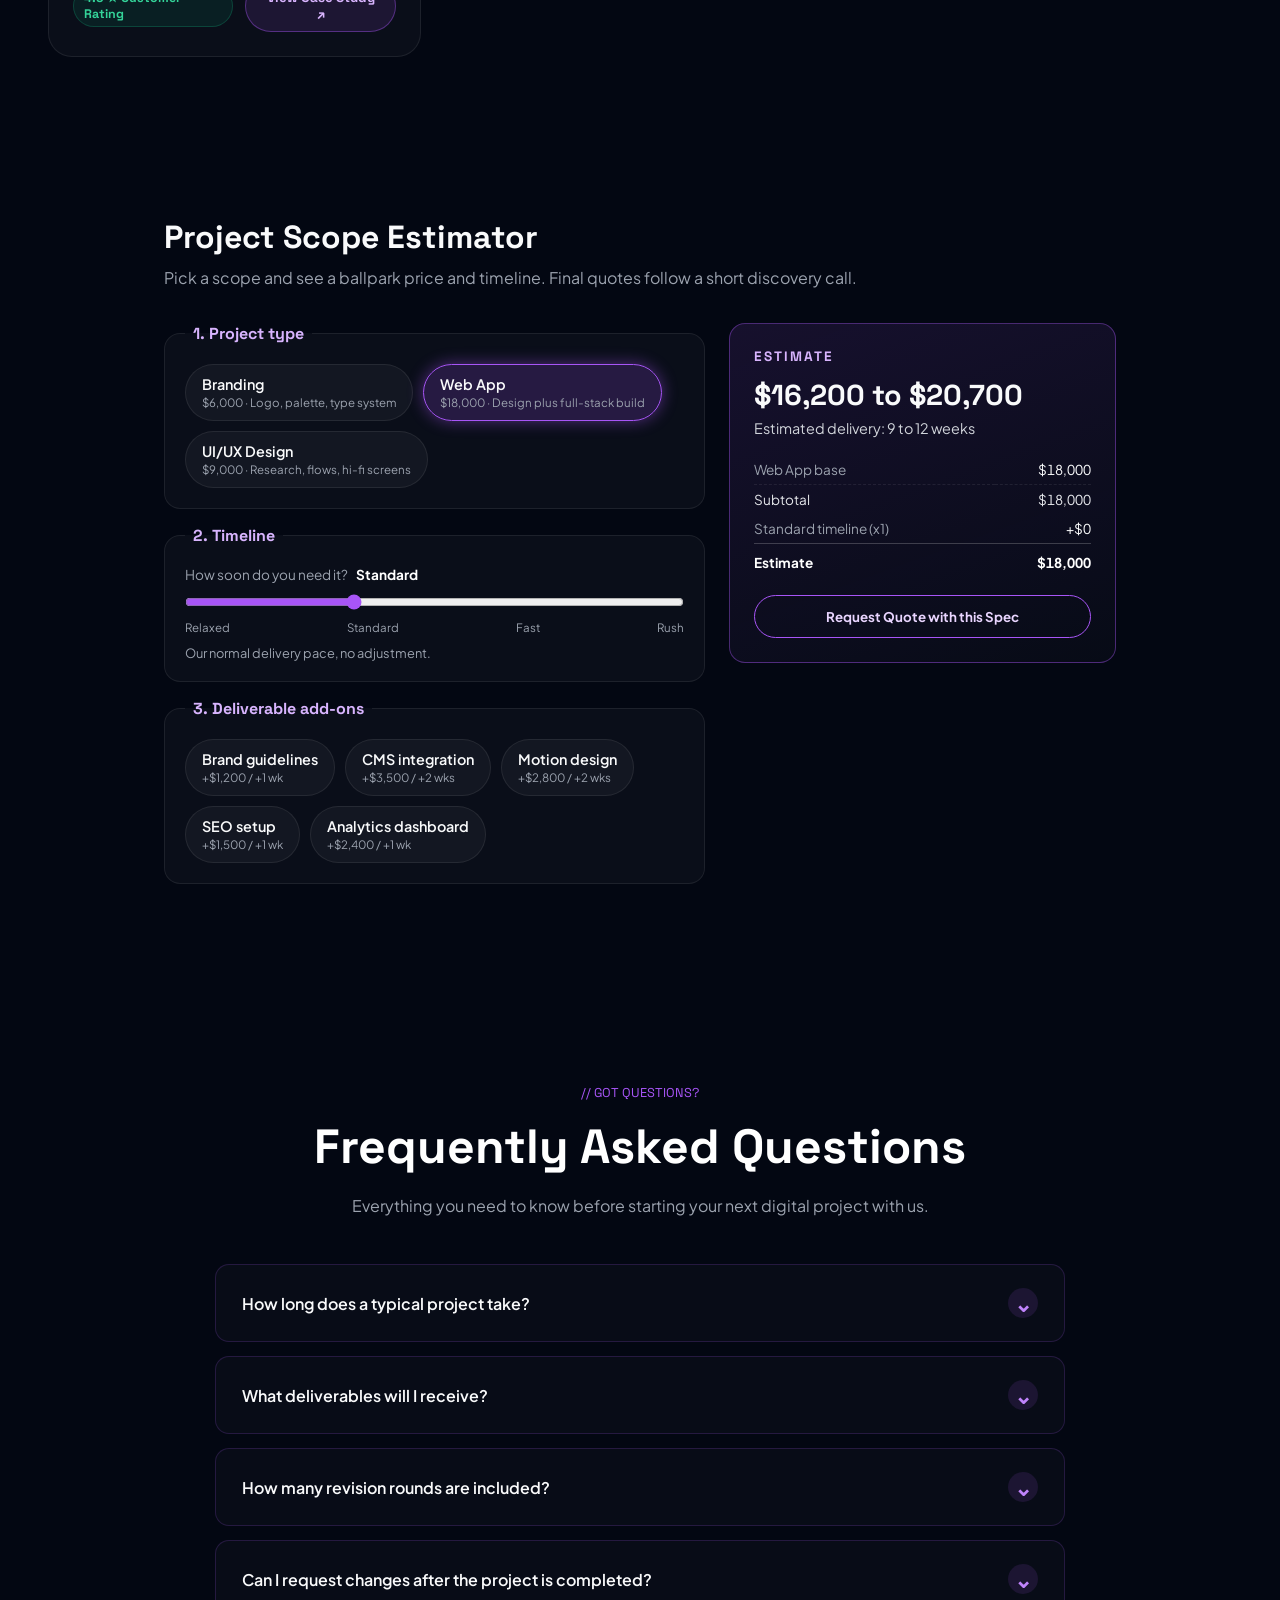
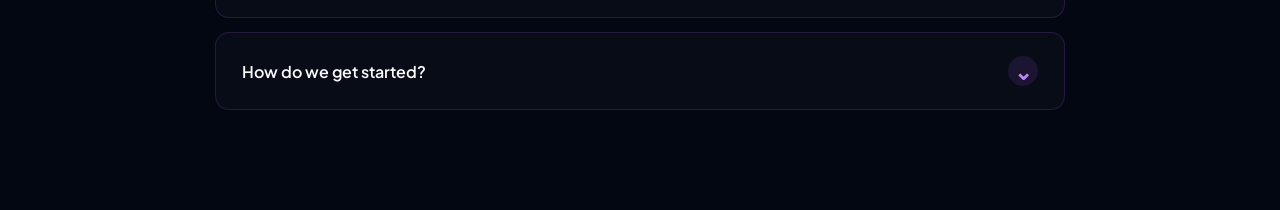
==== commit 6dfa0587: "Merge branch 'main' into feat/community-donor-wall" ====
--- a/public/showcase/agency-studio/index.html
+++ b/public/showcase/agency-studio/index.html
@@ -20,234 +20,168 @@
       <a href="#contact" class="cta-btn">Start Project</a>
     </nav>
   </header>
+
   <main>
     <section class="hero">
       <div class="badge">// CREATIVE WEBSITES & BRANDING</div>
       <h1>We craft liquid digital experiences for high-growth tech brands.</h1>
       <p>A specialized design and development collective engineering award-winning web platforms.</p>
     </section>
-<section id="work" class="portfolio">
-  <div class="portfolio-header">
-    <div>
-      <span class="badge">// SELECTED CLIENT WORK</span>
-      <h2>Featured Case Studies &amp; Architectural Systems</h2>
-    </div>
-    <p class="portfolio-sub">Explore our comprehensive engineering case studies, product challenges, and validated business impact.</p>
-  </div>
-
-  <div class="grid">
-    <div class="project-card" data-project-id="solana-pay">
-      <div class="project-preview purple-gradient">
-        <span class="preview-icon">🌐</span>
-        <div class="preview-overlay">
-          <span class="preview-badge">Tap to View Case Study</span>
-        </div>
-      </div>
-      <div class="project-meta">
-        <div class="project-tags">
-          <span class="tag">Web3 Fintech</span>
-          <span class="tag">Mobile Architecture</span>
-        </div>
-        <h3>Solana Pay Mobile Web3 App</h3>
-        <p class="project-desc">Sub-second QR settlement and non-custodial crypto payment experience built for 500k+ daily transacting users.</p>
-        <div class="project-action-row">
-          <span class="metric-pill">+340% Mobile Checkout</span>
-          <button type="button" class="view-case-study-btn" data-project="solana-pay" aria-haspopup="dialog">
-            View Case Study ↗
-          </button>
-        </div>
-      </div>
-    </div>
-
-    <div class="project-card" data-project-id="vortex-ai">
-      <div class="project-preview cyan-gradient">
-        <span class="preview-icon">⚡</span>
-        <div class="preview-overlay">
-          <span class="preview-badge">Tap to View Case Study</span>
-        </div>
-      </div>
-      <div class="project-meta">
-        <div class="project-tags">
-          <span class="tag">AI SaaS</span>
-          <span class="tag">WebGL 3D</span>
-        </div>
-        <h3>Vortex AI Neural Interface</h3>
-        <p class="project-desc">Spatial node-based model training studio and 60fps WebGL particle visualizer powering generative voice and audio synthesis.</p>
-        <div class="project-action-row">
-          <span class="metric-pill">42ms Latency Reduction</span>
-          <button type="button" class="view-case-study-btn" data-project="vortex-ai" aria-haspopup="dialog">
-            View Case Study ↗
-          </button>
-        </div>
-      </div>
-    </div>
-
-    <div class="project-card" data-project-id="krypton-protocol">
-      <div class="project-preview emerald-gradient">
-        <span class="preview-icon">💎</span>
-        <div class="preview-overlay">
-          <span class="preview-badge">Tap to View Case Study</span>
-        </div>
-      </div>
-      <div class="project-meta">
-        <div class="project-tags">
-          <span class="tag">DeFi Analytics</span>
-          <span class="tag">Design System</span>
-        </div>
-        <h3>Krypton Hyper-Yield Protocol</h3>
-        <p class="project-desc">Institutional decentralized liquidity vault management platform with real-time risk hedging telemetry and order execution.</p>
-        <div class="project-action-row">
-          <span class="metric-pill">$180M+ TVL Managed</span>
-          <button type="button" class="view-case-study-btn" data-project="krypton-protocol" aria-haspopup="dialog">
-            View Case Study ↗
-          </button>
-        </div>
-      </div>
-    </div>
-
-    <div class="project-card" data-project-id="chronos-atelier">
-      <div class="project-preview gold-gradient">
-        <span class="preview-icon">👑</span>
-        <div class="preview-overlay">
-          <span class="preview-badge">Tap to View Case Study</span>
-        </div>
-      </div>
-      <div class="project-meta">
-        <div class="project-tags">
-          <span class="tag">Luxury Brand</span>
-          <span class="tag">3D Configurator</span>
-        </div>
-        <h3>Chronos Luxury Watch Atelier</h3>
-        <p class="project-desc">Bespoke Swiss horology e-commerce experience featuring interactive 360° bezel and complication customizer.</p>
-        <div class="project-action-row">
-          <span class="metric-pill">4.9 ★ Customer Rating</span>
-          <button type="button" class="view-case-study-btn" data-project="chronos-atelier" aria-haspopup="dialog">
-            View Case Study ↗
-          </button>
-        </div>
-      </div>
-    </div>
-  </div>
-</section>
-
-<section id="estimator" class="estimator" aria-labelledby="estTitle">
-  <h2 id="estTitle">Project Scope Estimator</h2>
-  <p class="est-intro">Pick a scope and see a ballpark price and timeline. Final quotes follow a short discovery call.</p>
-
-  <div class="est-layout">
-    <form class="est-form" id="estForm" onsubmit="return false">
-      <fieldset class="est-group">
-        <legend>1. Project type</legend>
-        <div class="pill-row" id="typeOptions"></div>
-      </fieldset>
-
-      <fieldset class="est-group">
-        <legend>2. Timeline</legend>
-        <label class="est-label" for="urgency">How soon do you need it? <strong id="urgencyLabel"></strong></label>
-        <input type="range" id="urgency" min="0" max="3" step="1" value="1" aria-describedby="urgencyHint" />
-        <div class="range-ticks" aria-hidden="true" id="urgencyTicks"></div>
-        <p class="est-hint" id="urgencyHint"></p>
-      </fieldset>
-
-      <fieldset class="est-group">
-        <legend>3. Deliverable add-ons</legend>
-        <div class="pill-row" id="addonOptions"></div>
-      </fieldset>
-    </form>
-
-    <aside class="invoice" aria-labelledby="invTitle">
-      <h3 id="invTitle">Estimate</h3>
-      <div class="inv-summary" id="invSummary" role="status" aria-live="polite" aria-atomic="true">
-        <div class="inv-range" id="invRange"></div>
-        <div class="inv-weeks" id="invWeeks"></div>
-      </div>
-      <table class="inv-table">
-        <caption class="sr-only">Cost breakdown</caption>
-        <tbody id="invRows"></tbody>
-        <tfoot>
-          <tr><th scope="row">Estimate</th><td id="invTotal"></td></tr>
-        </tfoot>
-      </table>
-      <button type="button" class="quote-btn" id="quoteBtn" aria-expanded="false" aria-controls="quoteBox">Request Quote with this Spec</button>
-
-      <div class="quote-box" id="quoteBox" hidden>
-        <form id="quoteForm" novalidate>
-          <label class="est-label" for="quoteEmail">Your email</label>
-          <input type="email" id="quoteEmail" class="est-input" autocomplete="email" aria-describedby="quoteMsg" required />
-          <button type="submit" class="quote-btn solid">Send request</button>
+
+    <section id="work" class="portfolio">
+      <div class="portfolio-header">
+        <div>
+          <span class="badge">// SELECTED CLIENT WORK</span>
+          <h2>Featured Case Studies &amp; Architectural Systems</h2>
+        </div>
+        <p class="portfolio-sub">Explore our comprehensive engineering case studies, product challenges, and validated business impact.</p>
+      </div>
+
+      <div class="grid">
+        <div class="project-card" data-project-id="solana-pay">
+          <div class="project-preview purple-gradient">
+            <span class="preview-icon">🌐</span>
+            <div class="preview-overlay">
+              <span class="preview-badge">Tap to View Case Study</span>
+            </div>
+          </div>
+          <div class="project-meta">
+            <div class="project-tags">
+              <span class="tag">Web3 Fintech</span>
+              <span class="tag">Mobile Architecture</span>
+            </div>
+            <h3>Solana Pay Mobile Web3 App</h3>
+            <p class="project-desc">Sub-second QR settlement and non-custodial crypto payment experience built for 500k+ daily transacting users.</p>
+            <div class="project-action-row">
+              <span class="metric-pill">+340% Mobile Checkout</span>
+              <button type="button" class="view-case-study-btn" data-project="solana-pay" aria-haspopup="dialog">
+                View Case Study ↗
+              </button>
+            </div>
+          </div>
+        </div>
+
+        <div class="project-card" data-project-id="vortex-ai">
+          <div class="project-preview cyan-gradient">
+            <span class="preview-icon">⚡</span>
+            <div class="preview-overlay">
+              <span class="preview-badge">Tap to View Case Study</span>
+            </div>
+          </div>
+          <div class="project-meta">
+            <div class="project-tags">
+              <span class="tag">AI SaaS</span>
+              <span class="tag">WebGL 3D</span>
+            </div>
+            <h3>Vortex AI Neural Interface</h3>
+            <p class="project-desc">Spatial node-based model training studio and 60fps WebGL particle visualizer powering generative voice and audio synthesis.</p>
+            <div class="project-action-row">
+              <span class="metric-pill">42ms Latency Reduction</span>
+              <button type="button" class="view-case-study-btn" data-project="vortex-ai" aria-haspopup="dialog">
+                View Case Study ↗
+              </button>
+            </div>
+          </div>
+        </div>
+
+        <div class="project-card" data-project-id="krypton-protocol">
+          <div class="project-preview emerald-gradient">
+            <span class="preview-icon">💎</span>
+            <div class="preview-overlay">
+              <span class="preview-badge">Tap to View Case Study</span>
+            </div>
+          </div>
+          <div class="project-meta">
+            <div class="project-tags">
+              <span class="tag">DeFi Analytics</span>
+              <span class="tag">Design System</span>
+            </div>
+            <h3>Krypton Hyper-Yield Protocol</h3>
+            <p class="project-desc">Institutional decentralized liquidity vault management platform with real-time risk hedging telemetry and order execution.</p>
+            <div class="project-action-row">
+              <span class="metric-pill">$180M+ TVL Managed</span>
+              <button type="button" class="view-case-study-btn" data-project="krypton-protocol" aria-haspopup="dialog">
+                View Case Study ↗
+              </button>
+            </div>
+          </div>
+        </div>
+
+        <div class="project-card" data-project-id="chronos-atelier">
+          <div class="project-preview gold-gradient">
+            <span class="preview-icon">👑</span>
+            <div class="preview-overlay">
+              <span class="preview-badge">Tap to View Case Study</span>
+            </div>
+          </div>
+          <div class="project-meta">
+            <div class="project-tags">
+              <span class="tag">Luxury Brand</span>
+              <span class="tag">3D Configurator</span>
+            </div>
+            <h3>Chronos Luxury Watch Atelier</h3>
+            <p class="project-desc">Bespoke Swiss horology e-commerce experience featuring interactive 360° bezel and complication customizer.</p>
+            <div class="project-action-row">
+              <span class="metric-pill">4.9 ★ Customer Rating</span>
+              <button type="button" class="view-case-study-btn" data-project="chronos-atelier" aria-haspopup="dialog">
+                View Case Study ↗
+              </button>
+            </div>
+          </div>
+        </div>
+      </div>
+    </section>
+
+    <section id="estimator" class="estimator" aria-labelledby="estTitle">
+      <h2 id="estTitle">Project Scope Estimator</h2>
+      <p class="est-intro">Pick a scope and see a ballpark price and timeline. Final quotes follow a short discovery call.</p>
+
+      <div class="est-layout">
+        <form class="est-form" id="estForm" onsubmit="return false">
+          <fieldset class="est-group">
+            <legend>1. Project type</legend>
+            <div class="pill-row" id="typeOptions"></div>
+          </fieldset>
+
+          <fieldset class="est-group">
+            <legend>2. Timeline</legend>
+            <label class="est-label" for="urgency">How soon do you need it? <strong id="urgencyLabel"></strong></label>
+            <input type="range" id="urgency" min="0" max="3" step="1" value="1" aria-describedby="urgencyHint" />
+            <div class="range-ticks" aria-hidden="true" id="urgencyTicks"></div>
+            <p class="est-hint" id="urgencyHint"></p>
+          </fieldset>
+
+          <fieldset class="est-group">
+            <legend>3. Deliverable add-ons</legend>
+            <div class="pill-row" id="addonOptions"></div>
+          </fieldset>
         </form>
-        <p class="quote-msg" id="quoteMsg" role="status" aria-live="polite"></p>
-      </div>
-    </aside>
-  </div>
-</section>
-
-<!-- Client Reviews Section -->
-<section class="reviews-section" id="reviews" aria-labelledby="reviewsTitle">
-  <div class="reviews-header">
-    <div>
-      <span class="badge">// CLIENT EXPERIENCES</span>
-      <h2 id="reviewsTitle">What Our Clients Say</h2>
-      <p>Real feedback from collaborations built on creativity and precision.</p>
-    </div>
-
-    <button type="button" class="review-open-btn" id="openReviewModal">
-      ✦ Write a Review
-    </button>
-  </div>
-
-  <div class="review-summary">
-    <div class="review-average">
-      <strong id="averageRating">4.9</strong>
-      <div>
-        <div class="summary-stars" aria-label="Average rating">★★★★★</div>
-        <span id="reviewCount">4 client reviews</span>
-      </div>
-    </div>
-    <span class="review-summary-note">Trusted creative partnerships</span>
-  </div>
-
-  <div class="reviews-grid" id="reviewsGrid">
-    <!-- Initial testimonials -->
-    <article class="review-card">
-      <div class="review-card-top">
-        <span class="review-stars">★★★★★</span>
-        <span class="review-date">Featured</span>
-      </div>
-      <h3>Exceptional collaboration</h3>
-      <p>Aetheria completely transformed our payment experience. The team delivered an intuitive and polished product.</p>
-      <div class="review-tags">
-        <span>Full-Stack</span>
-        <span>UI/UX</span>
-      </div>
-      <div class="review-author">
-        <span class="review-avatar">ER</span>
-        <div>
-          <strong>Elena Rostova</strong>
-          <span>Solana Pay Project</span>
-        </div>
-      </div>
-    </article>
-
-    <article class="review-card">
-      <div class="review-card-top">
-        <span class="review-stars">★★★★★</span>
-        <span class="review-date">Featured</span>
-      </div>
-      <h3>Creative and professional</h3>
-      <p>The visual direction and interactive experience exceeded our expectations. Excellent attention to detail.</p>
-      <div class="review-tags">
-        <span>Branding</span>
-        <span>UI/UX</span>
-      </div>
-      <div class="review-author">
-        <span class="review-avatar">DC</span>
-        <div>
-          <strong>David Chen</strong>
-          <span>Vortex AI Project</span>
-        </div>
-      </div>
-    </article>
+
+        <aside class="invoice" aria-labelledby="invTitle">
+          <h3 id="invTitle">Estimate</h3>
+          <div class="inv-summary" id="invSummary" role="status" aria-live="polite" aria-atomic="true">
+            <div class="inv-range" id="invRange"></div>
+            <div class="inv-weeks" id="invWeeks"></div>
+          </div>
+          <table class="inv-table">
+            <caption class="sr-only">Cost breakdown</caption>
+            <tbody id="invRows"></tbody>
+            <tfoot>
+              <tr><th scope="row">Estimate</th><td id="invTotal"></td></tr>
+            </tfoot>
+          </table>
+          <button type="button" class="quote-btn" id="quoteBtn" aria-expanded="false" aria-controls="quoteBox">Request Quote with this Spec</button>
+
+          <div class="quote-box" id="quoteBox" hidden>
+            <form id="quoteForm" novalidate>
+              <label class="est-label" for="quoteEmail">Your email</label>
+              <input type="email" id="quoteEmail" class="est-input" autocomplete="email" aria-describedby="quoteMsg" required />
+              <button type="submit" class="quote-btn solid">Send request</button>
+            </form>
+            <p class="quote-msg" id="quoteMsg" role="status" aria-live="polite"></p>
+          </div>
+        </aside>
+      </div>
     </section>
     <!-- Client FAQ Accordion -->
     <section id="faq" class="faq-section" aria-labelledby="faqTitle">
@@ -402,48 +336,6 @@
     </section>
   </main>
 
-    <article class="review-card">
-      <div class="review-card-top">
-        <span class="review-stars">★★★★★</span>
-        <span class="review-date">Featured</span>
-      </div>
-      <h3>Outstanding results</h3>
-      <p>A sophisticated platform with a seamless interface. The entire process was smooth and well organized.</p>
-      <div class="review-tags">
-        <span>Web Development</span>
-        <span>Full-Stack</span>
-      </div>
-      <div class="review-author">
-        <span class="review-avatar">JV</span>
-        <div>
-          <strong>Julian Vance</strong>
-          <span>Krypton Protocol Project</span>
-        </div>
-      </div>
-    </article>
-
-    <article class="review-card">
-      <div class="review-card-top">
-        <span class="review-stars">★★★★★</span>
-        <span class="review-date">Featured</span>
-      </div>
-      <h3>A premium digital experience</h3>
-      <p>The final experience captured our brand identity beautifully. A highly polished result from start to finish.</p>
-      <div class="review-tags">
-        <span>Branding</span>
-        <span>Web Development</span>
-      </div>
-      <div class="review-author">
-        <span class="review-avatar">ML</span>
-        <div>
-          <strong>Madeleine Lefevre</strong>
-          <span>Chronos Atelier Project</span>
-        </div>
-      </div>
-    </article>
-  </div>
-</section>
-  </main>
   <!-- Project Case Study Sliding Modal Drawer -->
   <div class="case-study-drawer-overlay" id="caseStudyDrawerOverlay" aria-hidden="true" hidden>
     <aside class="case-study-drawer" id="caseStudyDrawer" role="dialog" aria-modal="true" aria-labelledby="csDrawerTitle" tabindex="-1">
@@ -457,145 +349,76 @@
         </button>
       </div>
 
-```
-  <div class="drawer-scroll-body">
-    <div class="drawer-intro">
-      <h2 class="drawer-title" id="csDrawerTitle">Solana Pay Mobile Web3 App</h2>
-      <p class="drawer-tagline" id="csDrawerTagline">Frictionless micropayments architecture &amp; high-throughput mobile wallet experience.</p>
-    </div>
-
-    <!-- Interactive Image Gallery Carousel -->
-    <div class="drawer-gallery" aria-label="Project Visual Gallery">
-      <div class="gallery-viewport" id="galleryViewport">
-        <!-- Injected by script.js -->
-      </div>
-      <div class="gallery-controls">
-        <button type="button" class="gallery-nav-btn prev" id="galleryPrevBtn" aria-label="Previous Slide">‹</button>
-        <div class="gallery-dots" id="galleryDots" role="tablist" aria-label="Gallery Slides"></div>
-        <button type="button" class="gallery-nav-btn next" id="galleryNextBtn" aria-label="Next Slide">›</button>
-      </div>
-      <div class="gallery-caption-bar">
-        <span class="gallery-caption" id="galleryCaption">Slide 1: Primary Mobile Wallet Flow</span>
-      </div>
-    </div>
-
-    <!-- Project Meta Tags -->
-    <div class="drawer-tags-wrap" id="csDrawerTags"></div>
-
-    <!-- Executive Challenge & Strategic Solution -->
-    <div class="drawer-narrative-grid">
-      <div class="drawer-card">
-        <div class="drawer-card-icon">⚡</div>
-        <h3>The Challenge</h3>
-        <p id="csDrawerChallenge"></p>
-      </div>
-
-      <div class="drawer-card">
-        <div class="drawer-card-icon">✦</div>
-        <h3>Strategic Solution</h3>
-        <p id="csDrawerSolution"></p>
-      </div>
-    </div>
-
-    <!-- Impact & Key Results Metrics -->
-    <div class="drawer-metrics-section">
-      <h3>Impact &amp; Key Business Metrics</h3>
-      <div class="metrics-grid" id="csDrawerMetrics"></div>
-    </div>
-
-    <!-- Client Testimonial & Quote Card -->
-    <div class="drawer-quote-card">
-      <div class="quote-mark">“</div>
-      <blockquote class="quote-text" id="csDrawerQuote"></blockquote>
-      <div class="quote-author">
-        <div class="author-avatar" id="csDrawerAuthorAvatar">👤</div>
-        <div class="author-info">
-          <span class="author-name" id="csDrawerAuthorName"></span>
-          <span class="author-role" id="csDrawerAuthorRole"></span>
-        </div>
-      </div>
-    </div>
+      <div class="drawer-scroll-body">
+        <div class="drawer-intro">
+          <h2 class="drawer-title" id="csDrawerTitle">Solana Pay Mobile Web3 App</h2>
+          <p class="drawer-tagline" id="csDrawerTagline">Frictionless micropayments architecture &amp; high-throughput mobile wallet experience.</p>
+        </div>
+
+        <!-- Interactive Image Gallery Carousel -->
+        <div class="drawer-gallery" aria-label="Project Visual Gallery">
+          <div class="gallery-viewport" id="galleryViewport">
+            <!-- Injected by script.js -->
+          </div>
+          <div class="gallery-controls">
+            <button type="button" class="gallery-nav-btn prev" id="galleryPrevBtn" aria-label="Previous Slide">‹</button>
+            <div class="gallery-dots" id="galleryDots" role="tablist" aria-label="Gallery Slides"></div>
+            <button type="button" class="gallery-nav-btn next" id="galleryNextBtn" aria-label="Next Slide">›</button>
+          </div>
+          <div class="gallery-caption-bar">
+            <span class="gallery-caption" id="galleryCaption">Slide 1: Primary Mobile Wallet Flow</span>
+          </div>
+        </div>
+
+        <!-- Project Meta Tags -->
+        <div class="drawer-tags-wrap" id="csDrawerTags"></div>
+
+        <!-- Executive Challenge & Strategic Solution -->
+        <div class="drawer-narrative-grid">
+          <div class="drawer-card">
+            <div class="drawer-card-icon">⚡</div>
+            <h3>The Challenge</h3>
+            <p id="csDrawerChallenge"></p>
+          </div>
+
+          <div class="drawer-card">
+            <div class="drawer-card-icon">✦</div>
+            <h3>Strategic Solution</h3>
+            <p id="csDrawerSolution"></p>
+          </div>
+        </div>
+
+        <!-- Impact & Key Results Metrics -->
+        <div class="drawer-metrics-section">
+          <h3>Impact &amp; Key Business Metrics</h3>
+          <div class="metrics-grid" id="csDrawerMetrics"></div>
+        </div>
+
+        <!-- Client Testimonial & Quote Card -->
+        <div class="drawer-quote-card">
+          <div class="quote-mark">“</div>
+          <blockquote class="quote-text" id="csDrawerQuote"></blockquote>
+          <div class="quote-author">
+            <div class="author-avatar" id="csDrawerAuthorAvatar">👤</div>
+            <div class="author-info">
+              <span class="author-name" id="csDrawerAuthorName"></span>
+              <span class="author-role" id="csDrawerAuthorRole"></span>
+            </div>
+          </div>
+        </div>
+      </div>
+
+      <div class="drawer-footer">
+        <button type="button" class="drawer-action-btn primary" id="csDrawerEstimateBtn">
+          Estimate Similar Project ✦
+        </button>
+        <button type="button" class="drawer-action-btn secondary" id="csDrawerCloseFooterBtn">
+          Close Case Study
+        </button>
+      </div>
+    </aside>
   </div>
 
-  <div class="drawer-footer">
-    <button type="button" class="drawer-action-btn primary" id="csDrawerEstimateBtn">
-      Estimate Similar Project ✦
-    </button>
-    <button type="button" class="drawer-action-btn secondary" id="csDrawerCloseFooterBtn">
-      Close Case Study
-    </button>
-  </div>
-</aside>
-  </div>
-  <!-- Client Review Submission Modal -->
-  <div class="review-modal-overlay" id="reviewModalOverlay" hidden>
-    <section class="review-modal" id="reviewModal"
-      role="dialog" aria-modal="true"
-      aria-labelledby="reviewModalTitle" tabindex="-1">
-  <div class="review-modal-header">
-    <div>
-      <span class="badge">// SHARE YOUR EXPERIENCE</span>
-      <h2 id="reviewModalTitle">Write a Review</h2>
-      <p>Tell us about your experience working with Aetheria.</p>
-    </div>
-    <button type="button" class="review-close-btn"
-      id="closeReviewModal" aria-label="Close review form">✕</button>
-  </div>
-
-  <form id="reviewForm" novalidate>
-    <div class="review-form-group">
-      <label for="reviewClientName">Your Name</label>
-      <input type="text" id="reviewClientName"
-        placeholder="Enter your name" maxlength="50" required>
-    </div>
-
-    <div class="review-form-group">
-      <label>Your Rating</label>
-      <div class="star-selector" id="starSelector">
-        <button type="button" class="rating-star" data-rating="1" aria-label="1 star">★</button>
-        <button type="button" class="rating-star" data-rating="2" aria-label="2 stars">★</button>
-        <button type="button" class="rating-star" data-rating="3" aria-label="3 stars">★</button>
-        <button type="button" class="rating-star" data-rating="4" aria-label="4 stars">★</button>
-        <button type="button" class="rating-star" data-rating="5" aria-label="5 stars">★</button>
-      </div>
-      <span id="ratingLabel">Select a rating</span>
-    </div>
-
-    <div class="review-form-group">
-      <label>Project Categories</label>
-      <div class="review-tag-selector" id="reviewTagSelector">
-        <button type="button" class="review-tag-option" data-tag="Branding" aria-pressed="false">Branding</button>
-        <button type="button" class="review-tag-option" data-tag="Full-Stack" aria-pressed="false">Full-Stack</button>
-        <button type="button" class="review-tag-option" data-tag="UI/UX" aria-pressed="false">UI/UX</button>
-        <button type="button" class="review-tag-option" data-tag="Web Development" aria-pressed="false">Web Development</button>
-        <button type="button" class="review-tag-option" data-tag="E-commerce" aria-pressed="false">E-commerce</button>
-        <button type="button" class="review-tag-option" data-tag="Other" aria-pressed="false">Other</button>
-      </div>
-    </div>
-
-    <div class="review-form-group">
-      <label for="reviewTitle">Review Title</label>
-      <input type="text" id="reviewTitle"
-        placeholder="Summarize your experience" maxlength="70" required>
-    </div>
-
-    <div class="review-form-group">
-      <label for="reviewMessage">Your Review</label>
-      <textarea id="reviewMessage" rows="4"
-        maxlength="500" placeholder="Share your feedback..." required></textarea>
-      <span class="review-char-count"><span id="reviewCharCount">0</span>/500</span>
-    </div>
-
-    <p id="reviewFormMessage" class="review-form-message"
-      role="status" aria-live="polite"></p>
-
-    <div class="review-form-actions">
-      <button type="button" class="review-cancel-btn" id="cancelReviewBtn">Cancel</button>
-      <button type="submit" class="review-submit-btn">Submit Review ✦</button>
-    </div>
-  </form>
-</section>
-  </div>
   <script src="script.js"></script>
 </body>
 </html>
--- a/public/showcase/agency-studio/styles.css
+++ b/public/showcase/agency-studio/styles.css
@@ -936,489 +936,6 @@
 }
 .nav-links a:focus-visible, .cta-btn:focus-visible { border-radius: 4px; }
 
-/*CLIENT REVIEWS SECTION */
-
-.reviews-section {
-  padding: 100px 8%;
-  background:
-    radial-gradient(ellipse at 10% 20%, rgba(168, 85, 247, 0.08), transparent 45%),
-    var(--bg);
-}
-
-.reviews-header {
-  display: flex;
-  justify-content: space-between;
-  align-items: flex-end;
-  gap: 30px;
-  margin-bottom: 35px;
-}
-
-.reviews-header h2 {
-  margin: 14px 0 10px;
-  font-family: 'Space Grotesk', sans-serif;
-  font-size: clamp(2rem, 4vw, 3rem);
-  color: var(--text, #f9fafb);
-}
-
-.reviews-header p {
-  color: #9ca3af;
-  line-height: 1.7;
-}
-
-.review-open-btn {
-  flex-shrink: 0;
-  padding: 14px 22px;
-  border: 1px solid rgba(168, 85, 247, 0.6);
-  border-radius: 12px;
-  background: rgba(168, 85, 247, 0.12);
-  color: #d8b4fe;
-  font: inherit;
-  font-weight: 700;
-  cursor: pointer;
-  transition: 0.25s ease;
-}
-
-.review-open-btn:hover {
-  background: #a855f7;
-  color: #fff;
-  transform: translateY(-3px);
-  box-shadow: 0 8px 25px rgba(168, 85, 247, 0.2);
-}
-
-.review-summary {
-  display: flex;
-  justify-content: space-between;
-  align-items: center;
-  flex-wrap: wrap;
-  gap: 20px;
-  padding: 22px 26px;
-  margin-bottom: 30px;
-  border: 1px solid rgba(255, 255, 255, 0.08);
-  border-radius: 16px;
-  background: rgba(255, 255, 255, 0.025);
-}
-
-.review-average {
-  display: flex;
-  align-items: center;
-  gap: 18px;
-}
-
-.review-average > strong {
-  font-family: 'Space Grotesk', sans-serif;
-  font-size: 3rem;
-  color: #fff;
-}
-
-.summary-stars,
-.review-stars {
-  color: #fbbf24;
-  letter-spacing: 3px;
-}
-
-.review-average span {
-  display: block;
-  margin-top: 5px;
-  color: #9ca3af;
-  font-size: 0.85rem;
-}
-
-.review-summary-note {
-  color: #9ca3af;
-  font-size: 0.9rem;
-}
-
-.reviews-grid {
-  display: grid;
-  grid-template-columns: repeat(2, minmax(0, 1fr));
-  gap: 22px;
-}
-
-.review-card {
-  display: flex;
-  flex-direction: column;
-  padding: 26px;
-  min-height: 260px;
-  border: 1px solid rgba(255, 255, 255, 0.08);
-  border-radius: 18px;
-  background: rgba(255, 255, 255, 0.035);
-  transition: transform 0.25s ease, border-color 0.25s ease;
-}
-
-.review-card:hover {
-  transform: translateY(-5px);
-  border-color: rgba(168, 85, 247, 0.45);
-}
-
-.review-card-top {
-  display: flex;
-  justify-content: space-between;
-  align-items: center;
-  gap: 12px;
-  margin-bottom: 20px;
-}
-
-.review-date {
-  color: #9ca3af;
-  font-size: 0.75rem;
-}
-
-.review-card h3 {
-  margin: 0 0 12px;
-  color: #fff;
-  font-family: 'Space Grotesk', sans-serif;
-  font-size: 1.2rem;
-}
-
-.review-card > p {
-  margin: 0 0 20px;
-  color: #9ca3af;
-  line-height: 1.7;
-  font-size: 0.92rem;
-  overflow-wrap: anywhere;
-}
-
-.review-tags {
-  display: flex;
-  flex-wrap: wrap;
-  gap: 8px;
-  margin-bottom: 22px;
-}
-
-.review-tags span {
-  padding: 6px 10px;
-  border: 1px solid rgba(168, 85, 247, 0.2);
-  border-radius: 20px;
-  background: rgba(168, 85, 247, 0.08);
-  color: #c4b5fd;
-  font-size: 0.72rem;
-}
-
-.review-author {
-  display: flex;
-  align-items: center;
-  gap: 12px;
-  margin-top: auto;
-  padding-top: 18px;
-  border-top: 1px solid rgba(255, 255, 255, 0.07);
-}
-
-.review-avatar {
-  display: grid;
-  place-items: center;
-  width: 42px;
-  height: 42px;
-  flex-shrink: 0;
-  border-radius: 50%;
-  background: linear-gradient(135deg, #7c3aed, #a855f7);
-  color: #fff;
-  font-weight: 800;
-  font-size: 0.8rem;
-}
-
-.review-author strong,
-.review-author span {
-  display: block;
-}
-
-.review-author strong {
-  color: #fff;
-  font-size: 0.88rem;
-}
-
-.review-author div > span {
-  margin-top: 4px;
-  color: #9ca3af;
-  font-size: 0.75rem;
-}
-
-
-/* =========================================
-   REVIEW MODAL OVERLAY
-========================================= */
-
-.review-modal-overlay[hidden] {
-  display: none !important;
-}
-
-.review-modal-overlay {
-  position: fixed;
-  inset: 0;
-  z-index: 1200;
-  display: flex;
-  justify-content: center;
-  align-items: center;
-  padding: 24px;
-  background: rgba(3, 7, 18, 0.85);
-  backdrop-filter: blur(12px);
-  -webkit-backdrop-filter: blur(12px);
-  overflow-y: auto;
-}
-
-.review-modal {
-  position: relative;
-  width: 100%;
-  max-width: 600px;
-  max-height: calc(100vh - 48px);
-  overflow-y: auto;
-  padding: 34px;
-  border: 1px solid rgba(168, 85, 247, 0.3);
-  border-radius: 22px;
-  background: #0b1020;
-  color: #f9fafb;
-  box-shadow: 0 25px 80px rgba(0, 0, 0, 0.55);
-  animation: reviewModalIn 0.25s ease;
-}
-
-@keyframes reviewModalIn {
-  from {
-    opacity: 0;
-    transform: translateY(18px) scale(0.98);
-  }
-  to {
-    opacity: 1;
-    transform: translateY(0) scale(1);
-  }
-}
-
-.review-modal-header {
-  display: flex;
-  justify-content: space-between;
-  align-items: flex-start;
-  gap: 20px;
-  margin-bottom: 28px;
-}
-
-.review-modal-header h2 {
-  margin: 12px 0 8px;
-  font-family: 'Space Grotesk', sans-serif;
-  font-size: 2rem;
-}
-
-.review-modal-header p {
-  color: #9ca3af;
-  font-size: 0.9rem;
-  line-height: 1.6;
-}
-
-.review-close-btn {
-  display: grid;
-  place-items: center;
-  width: 38px;
-  height: 38px;
-  flex-shrink: 0;
-  border: 1px solid rgba(255, 255, 255, 0.12);
-  border-radius: 10px;
-  background: rgba(255, 255, 255, 0.05);
-  color: #fff;
-  font-size: 1.1rem;
-  cursor: pointer;
-  transition: 0.2s ease;
-}
-
-.review-close-btn:hover {
-  background: rgba(239, 68, 68, 0.15);
-  border-color: #ef4444;
-}
-
-
-/* =========================================
-   REVIEW FORM
-========================================= */
-
-.review-form-group {
-  margin-bottom: 23px;
-}
-
-.review-form-group > label {
-  display: block;
-  margin-bottom: 10px;
-  color: #e5e7eb;
-  font-size: 0.9rem;
-  font-weight: 700;
-}
-
-.review-form-group input,
-.review-form-group textarea {
-  display: block;
-  width: 100%;
-  padding: 13px 15px;
-  border: 1px solid rgba(255, 255, 255, 0.12);
-  border-radius: 10px;
-  outline: none;
-  background: rgba(255, 255, 255, 0.045);
-  color: #fff;
-  font: inherit;
-  font-size: 0.9rem;
-  transition: border-color 0.2s ease, box-shadow 0.2s ease;
-}
-
-.review-form-group input::placeholder,
-.review-form-group textarea::placeholder {
-  color: #6b7280;
-}
-
-.review-form-group input:focus,
-.review-form-group textarea:focus {
-  border-color: #a855f7;
-  box-shadow: 0 0 0 3px rgba(168, 85, 247, 0.12);
-}
-
-.review-form-group textarea {
-  resize: vertical;
-  min-height: 110px;
-}
-
-.star-selector {
-  display: flex;
-  gap: 8px;
-  margin-bottom: 8px;
-}
-
-.rating-star {
-  padding: 0;
-  border: none;
-  background: transparent;
-  color: #4b5563;
-  font-size: 2rem;
-  cursor: pointer;
-  transition: color 0.2s ease, transform 0.2s ease;
-}
-
-.rating-star:hover {
-  transform: scale(1.2);
-}
-
-.rating-star.active,
-.rating-star.hovered {
-  color: #fbbf24;
-}
-
-#ratingLabel {
-  color: #9ca3af;
-  font-size: 0.8rem;
-}
-
-.review-tag-selector {
-  display: flex;
-  flex-wrap: wrap;
-  gap: 9px;
-}
-
-.review-tag-option {
-  padding: 9px 14px;
-  border: 1px solid rgba(255, 255, 255, 0.12);
-  border-radius: 25px;
-  background: rgba(255, 255, 255, 0.04);
-  color: #d1d5db;
-  font: inherit;
-  font-size: 0.8rem;
-  cursor: pointer;
-  transition: 0.2s ease;
-}
-
-.review-tag-option:hover {
-  border-color: #a855f7;
-  color: #fff;
-}
-
-.review-tag-option.selected {
-  border-color: #a855f7;
-  background: rgba(168, 85, 247, 0.18);
-  color: #d8b4fe;
-}
-
-.review-char-count {
-  display: block;
-  margin-top: 7px;
-  color: #9ca3af;
-  font-size: 0.75rem;
-  text-align: right;
-}
-
-.review-form-message {
-  min-height: 20px;
-  margin: 0 0 12px;
-  color: #fca5a5;
-  font-size: 0.85rem;
-}
-
-.review-form-message.success {
-  color: #86efac;
-}
-
-.review-form-actions {
-  display: flex;
-  justify-content: flex-end;
-  gap: 12px;
-  padding-top: 12px;
-}
-
-.review-cancel-btn,
-.review-submit-btn {
-  padding: 12px 19px;
-  border-radius: 10px;
-  font: inherit;
-  font-size: 0.88rem;
-  font-weight: 700;
-  cursor: pointer;
-  transition: 0.2s ease;
-}
-
-.review-cancel-btn {
-  border: 1px solid rgba(255, 255, 255, 0.15);
-  background: transparent;
-  color: #d1d5db;
-}
-
-.review-cancel-btn:hover {
-  background: rgba(255, 255, 255, 0.08);
-}
-
-.review-submit-btn {
-  border: 1px solid #a855f7;
-  background: linear-gradient(135deg, #7c3aed, #a855f7);
-  color: #fff;
-}
-
-.review-submit-btn:hover {
-  transform: translateY(-2px);
-  box-shadow: 0 8px 20px rgba(168, 85, 247, 0.25);
-}
-
-
-/* =========================================
-   ACCESSIBILITY & RESPONSIVE DESIGN
-========================================= */
-
-.reviews-section button:focus-visible,
-.review-modal button:focus-visible {
-  outline: 2px solid #c084fc;
-  outline-offset: 4px;
-}
-
-@media (max-width: 768px) {
-  .reviews-section {
-    padding: 70px 6%;
-  }
-
-  .reviews-header {
-    align-items: flex-start;
-    flex-direction: column;
-  }
-
-  .reviews-grid {
-    grid-template-columns: 1fr;
-  }
-
-  .review-summary {
-    align-items: flex-start;
-    flex-direction: column;
-  }
-
-  .review-modal {
-    padding: 25px;
-  }
 /*CLIENT FAQ ACCORDION*/
 
 .faq-section {
@@ -1580,31 +1097,6 @@
 }
 
 @media (max-width: 480px) {
-  .review-modal-overlay {
-    padding: 12px;
-  }
-
-  .review-modal {
-    max-height: calc(100vh - 24px);
-    padding: 20px;
-    border-radius: 16px;
-  }
-
-  .review-modal-header h2 {
-    font-size: 1.6rem;
-  }
-
-  .review-form-actions {
-    flex-direction: column-reverse;
-  }
-
-  .review-cancel-btn,
-  .review-submit-btn {
-    width: 100%;
-  }
-
-  .review-average > strong {
-    font-size: 2.4rem;
   .faq-section {
     padding: 60px 5%;
   }
@@ -1621,29 +1113,6 @@
 }
 
 @media (prefers-reduced-motion: reduce) {
-  .review-modal,
-  .review-card,
-  .review-open-btn,
-  .rating-star {
-    animation: none;
-    transition: none;
-  }
-}
-
-/* Fix review avatar initials alignment */
-.review-avatar {
-  display: inline-flex !important;
-  align-items: center;
-  justify-content: center;
-  flex: 0 0 58px;
-  width: 58px;
-  height: 58px;
-  padding: 0;
-  line-height: 1;
-  text-align: center;
-  overflow: hidden;
-  box-sizing: border-box;
-}
   .faq-item,
   .faq-chevron,
   .faq-answer,
